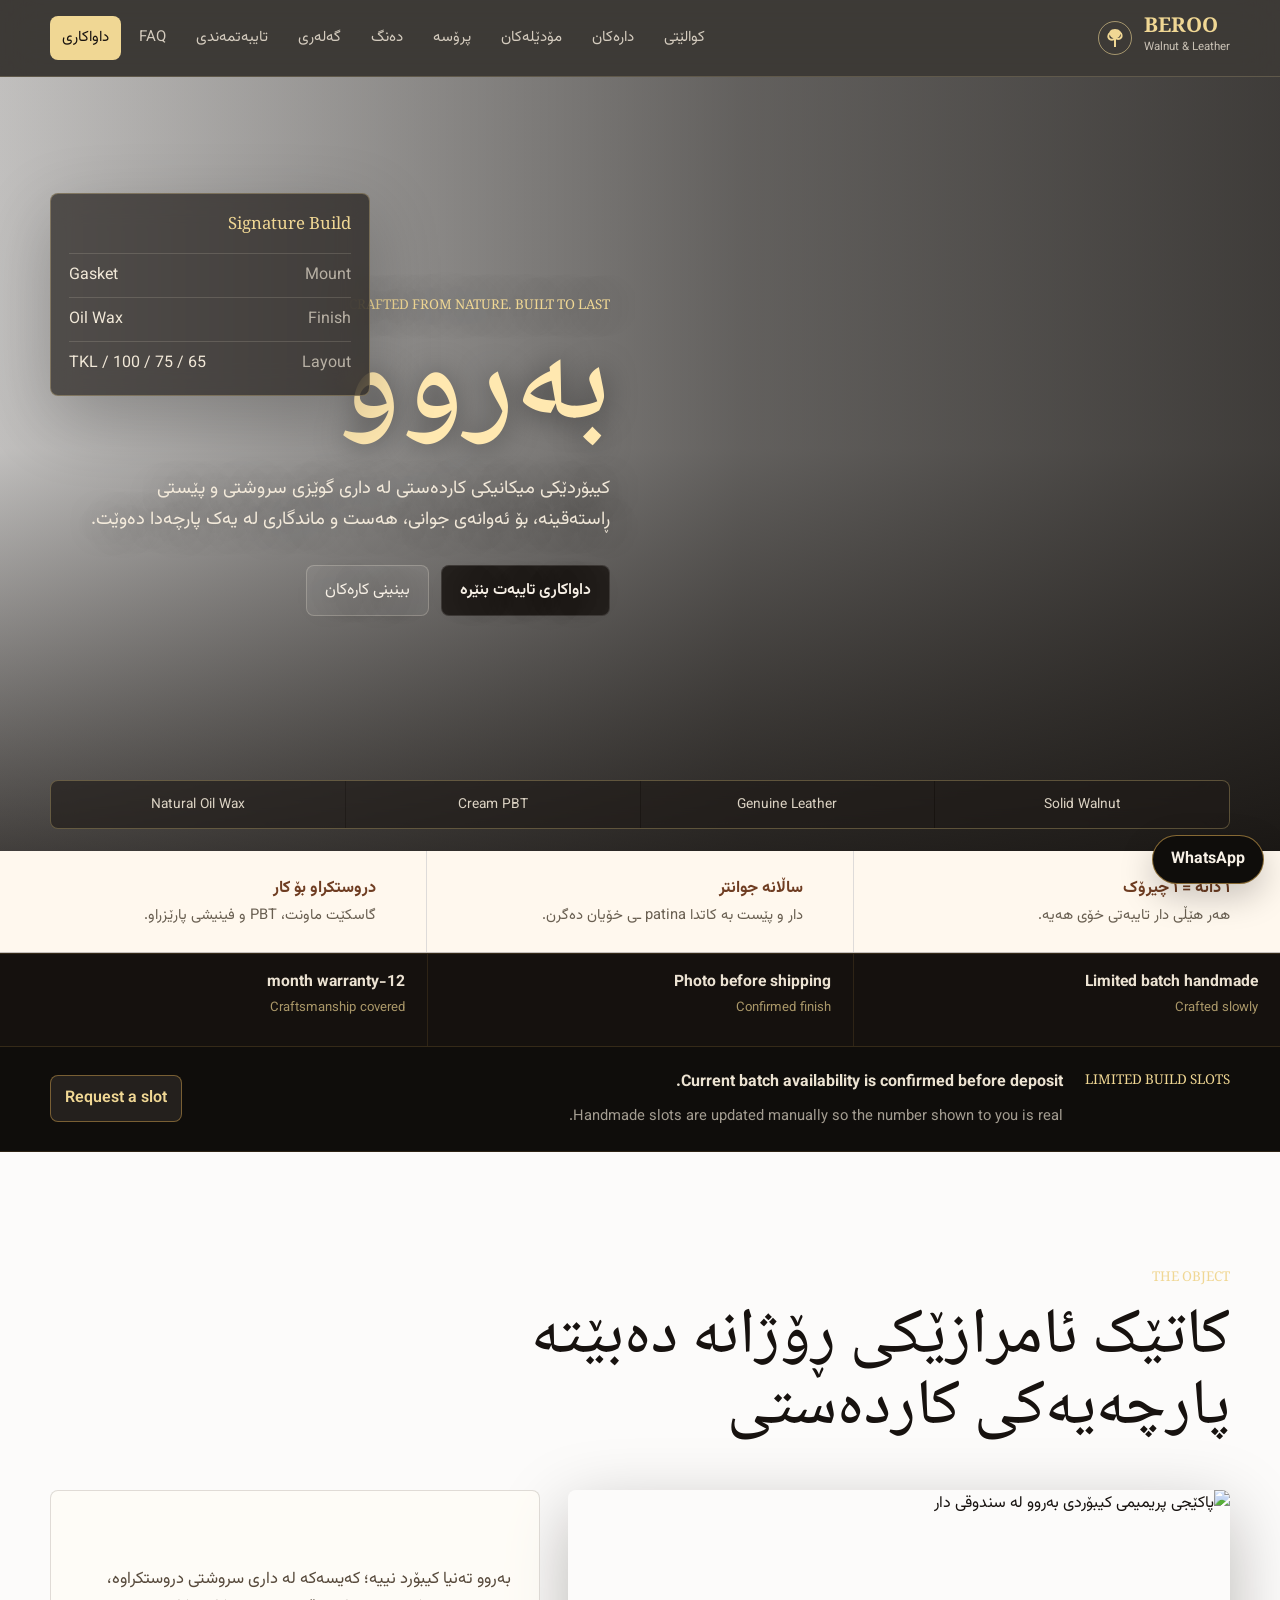
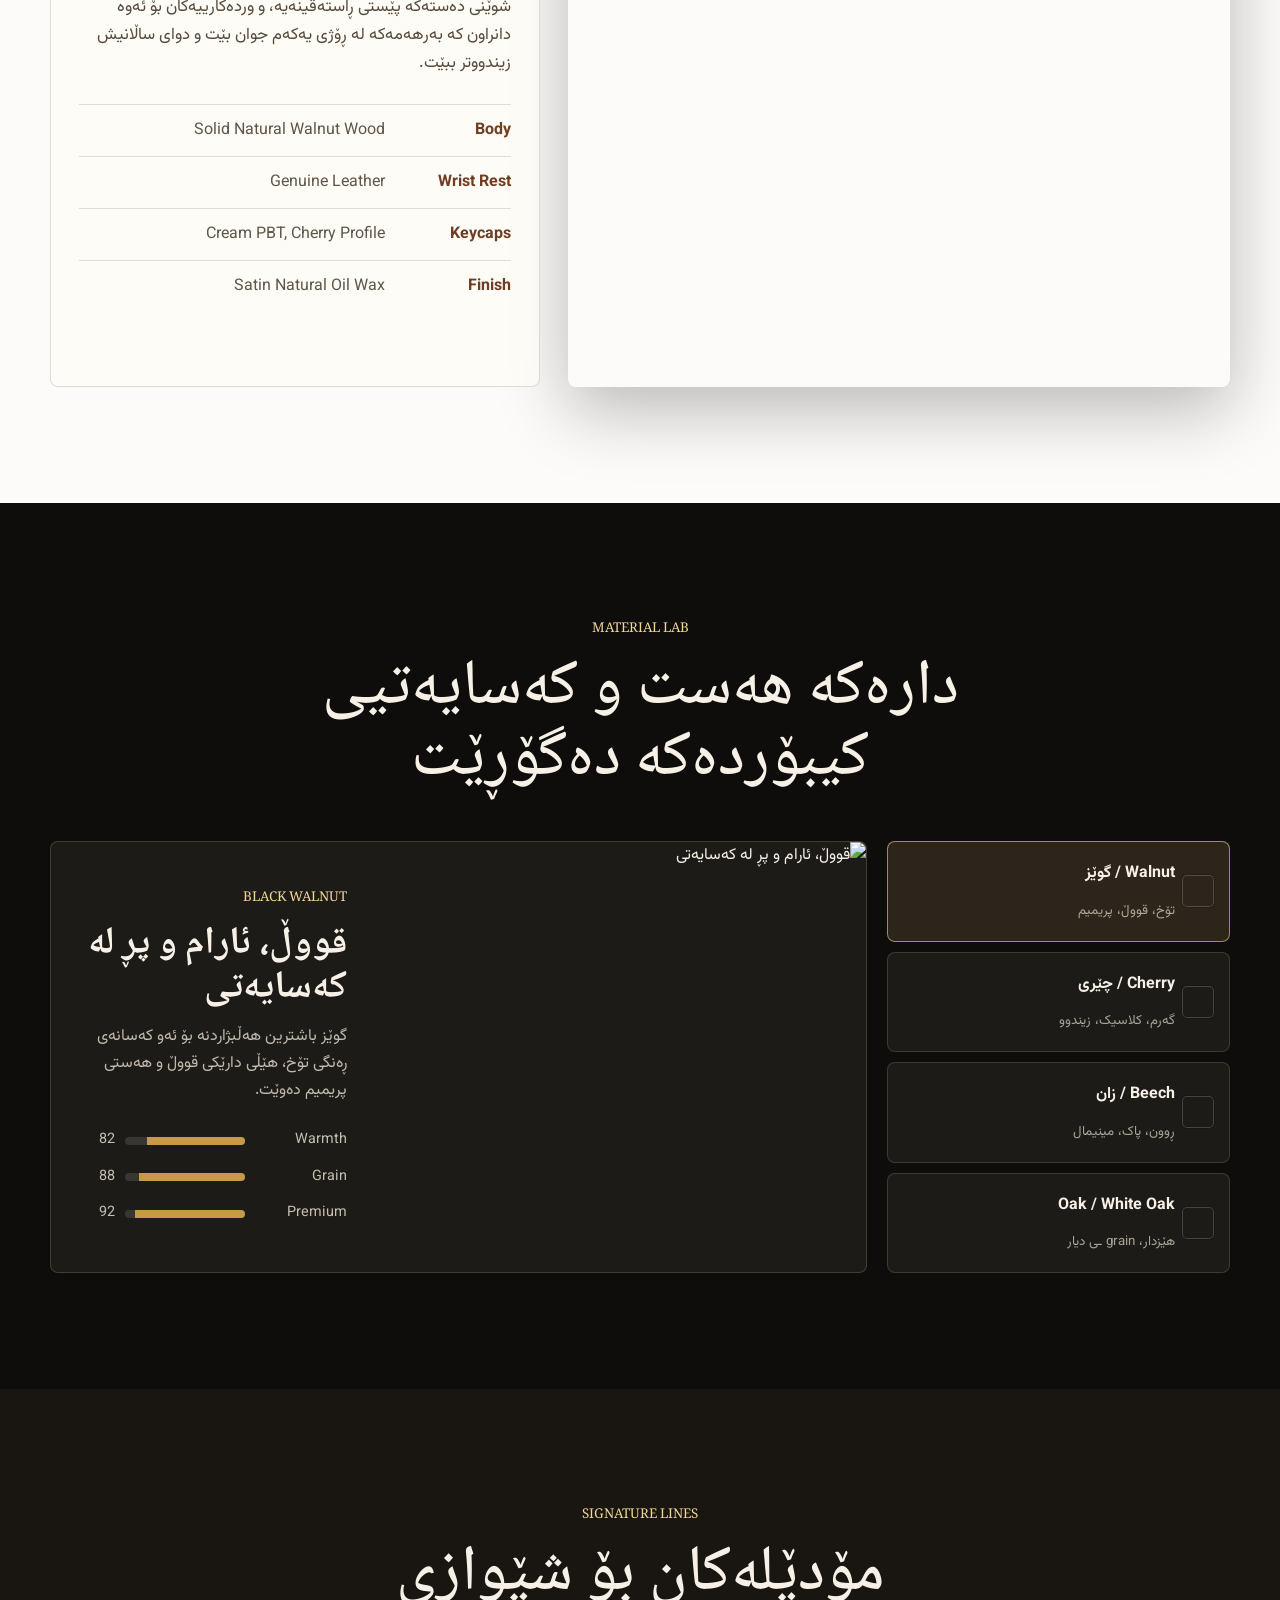
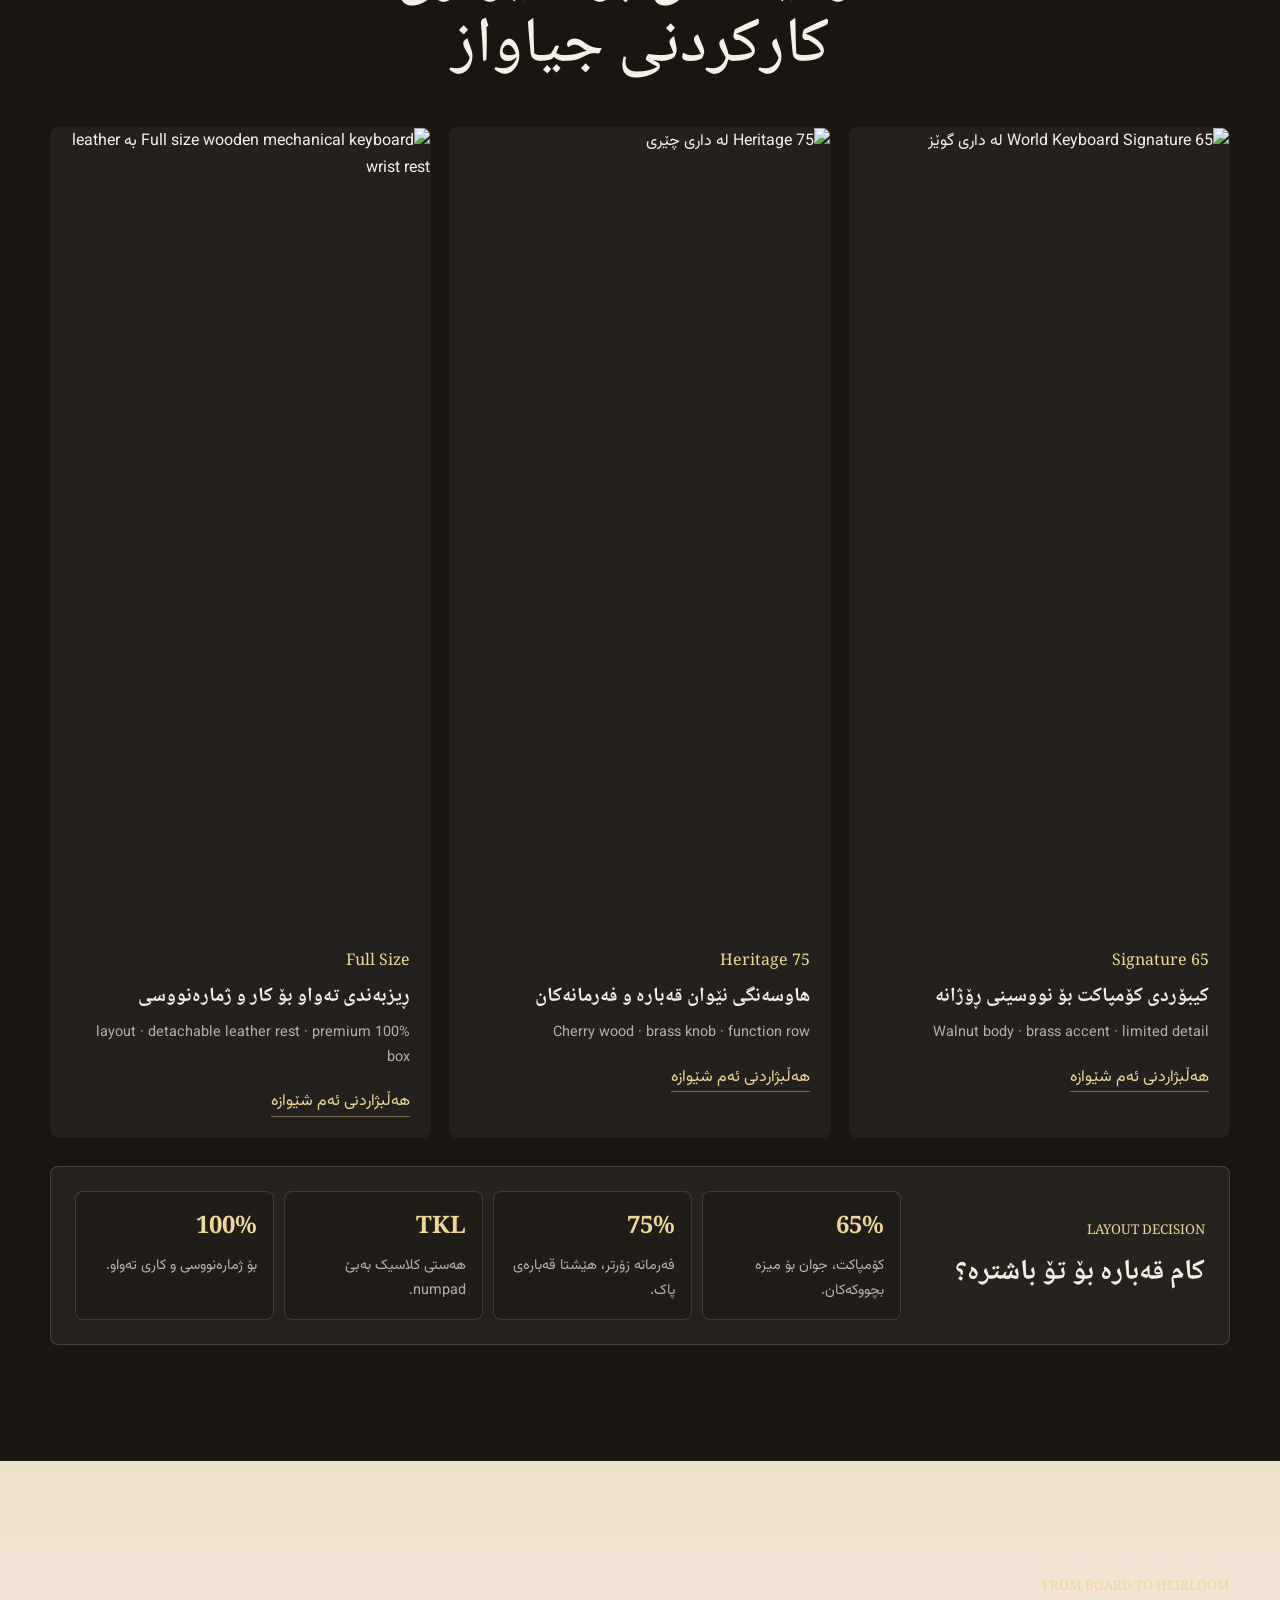
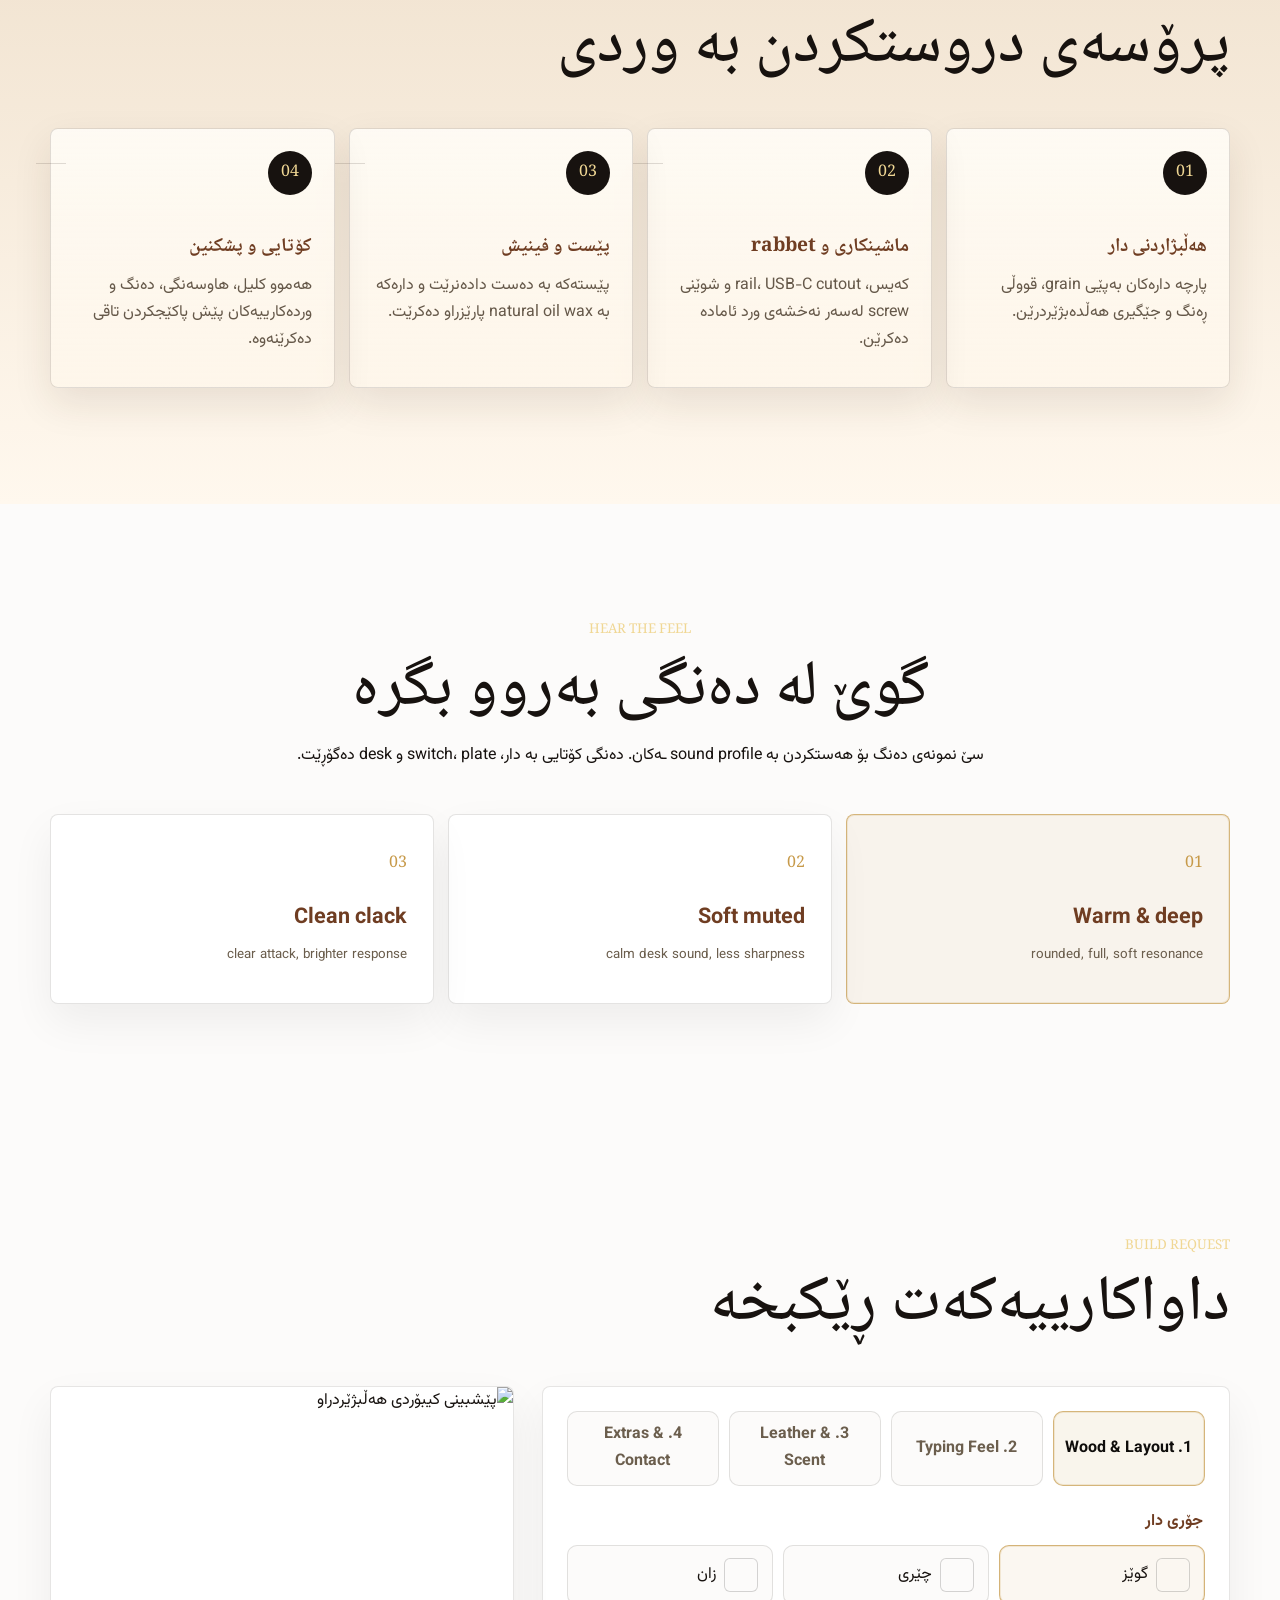
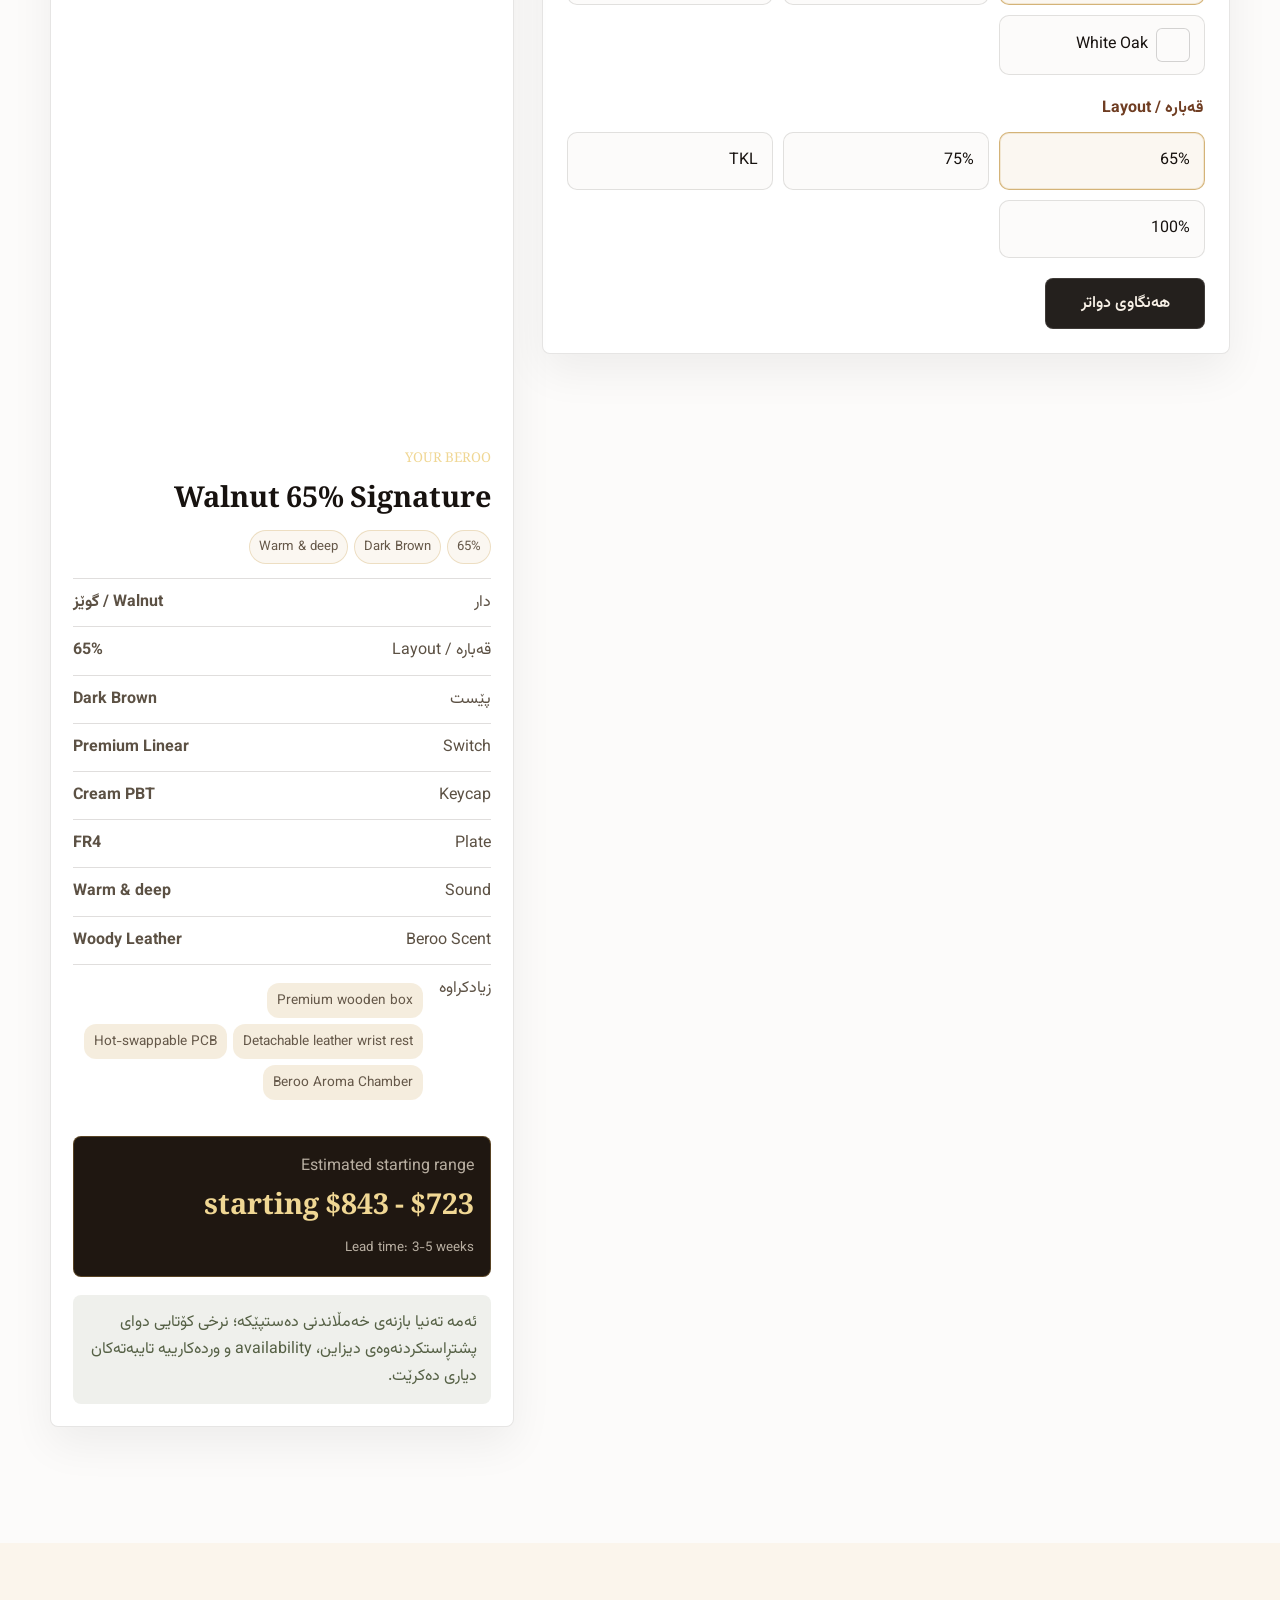
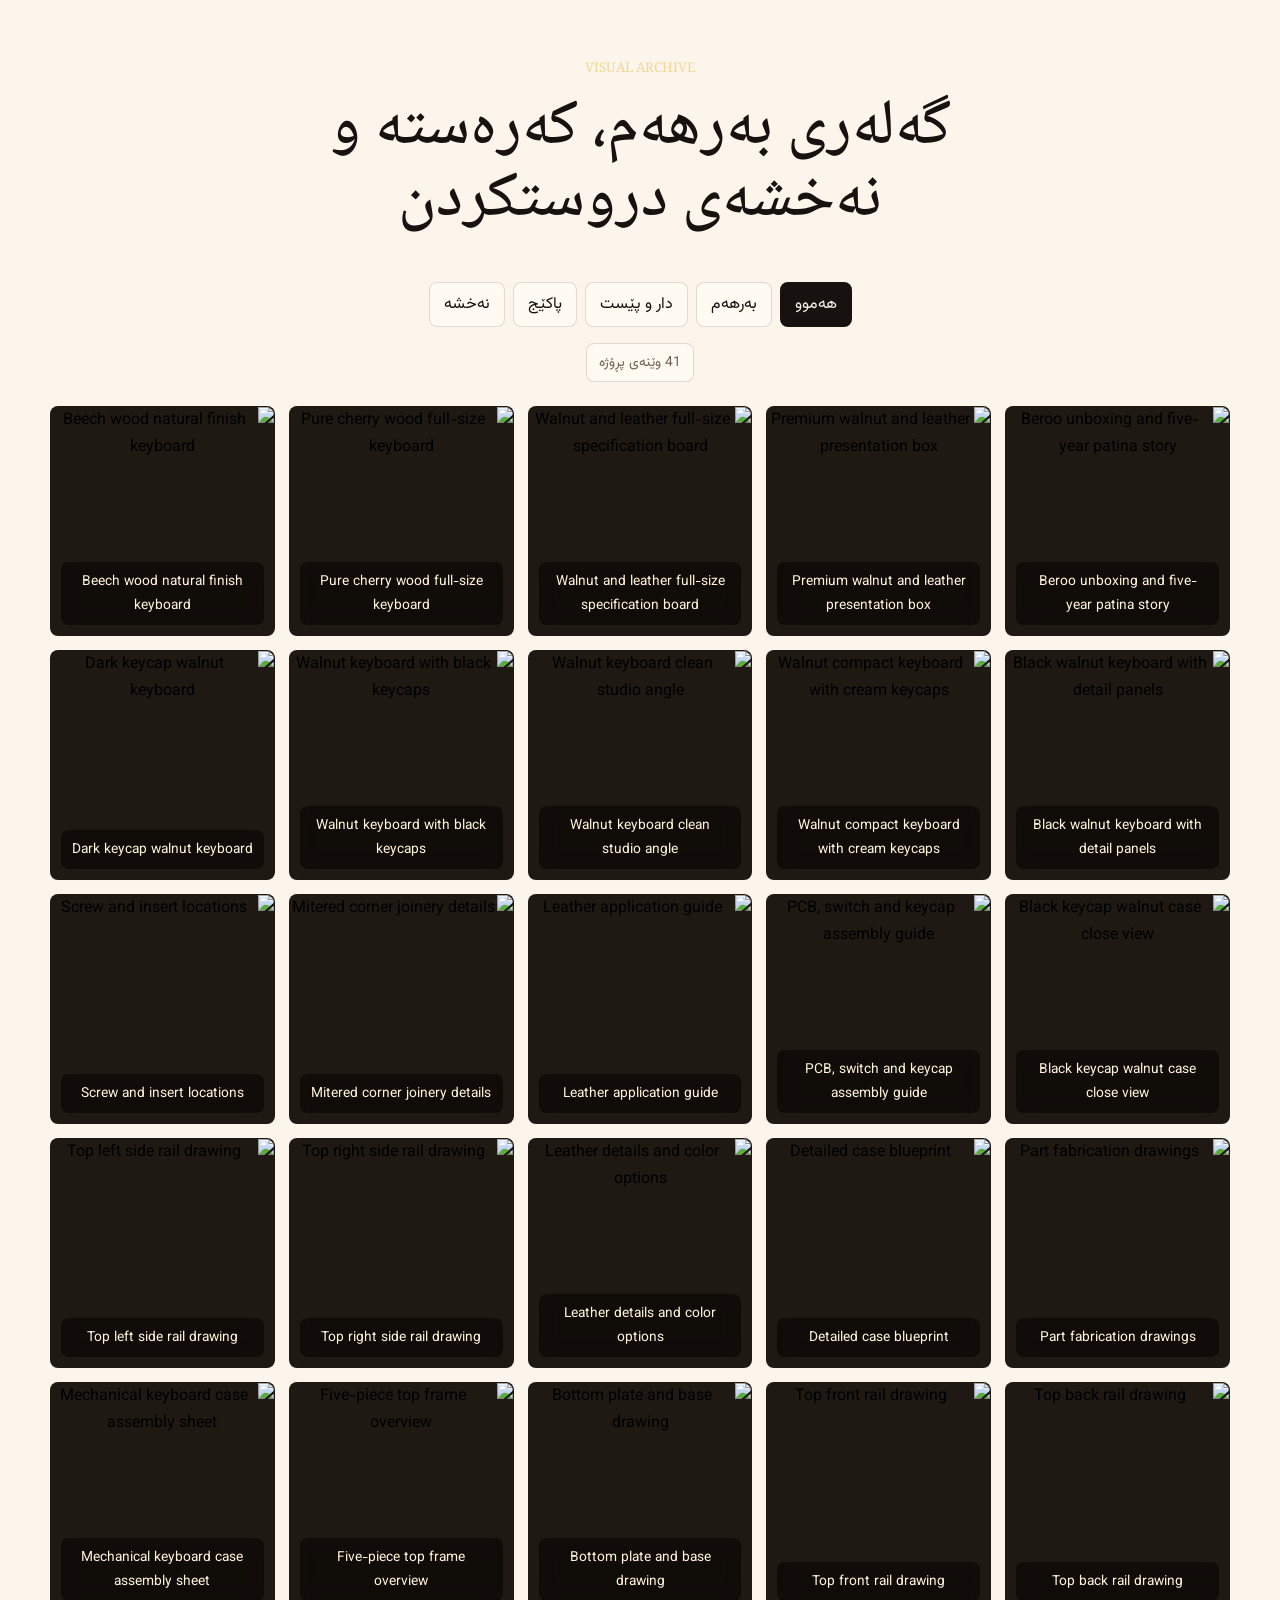
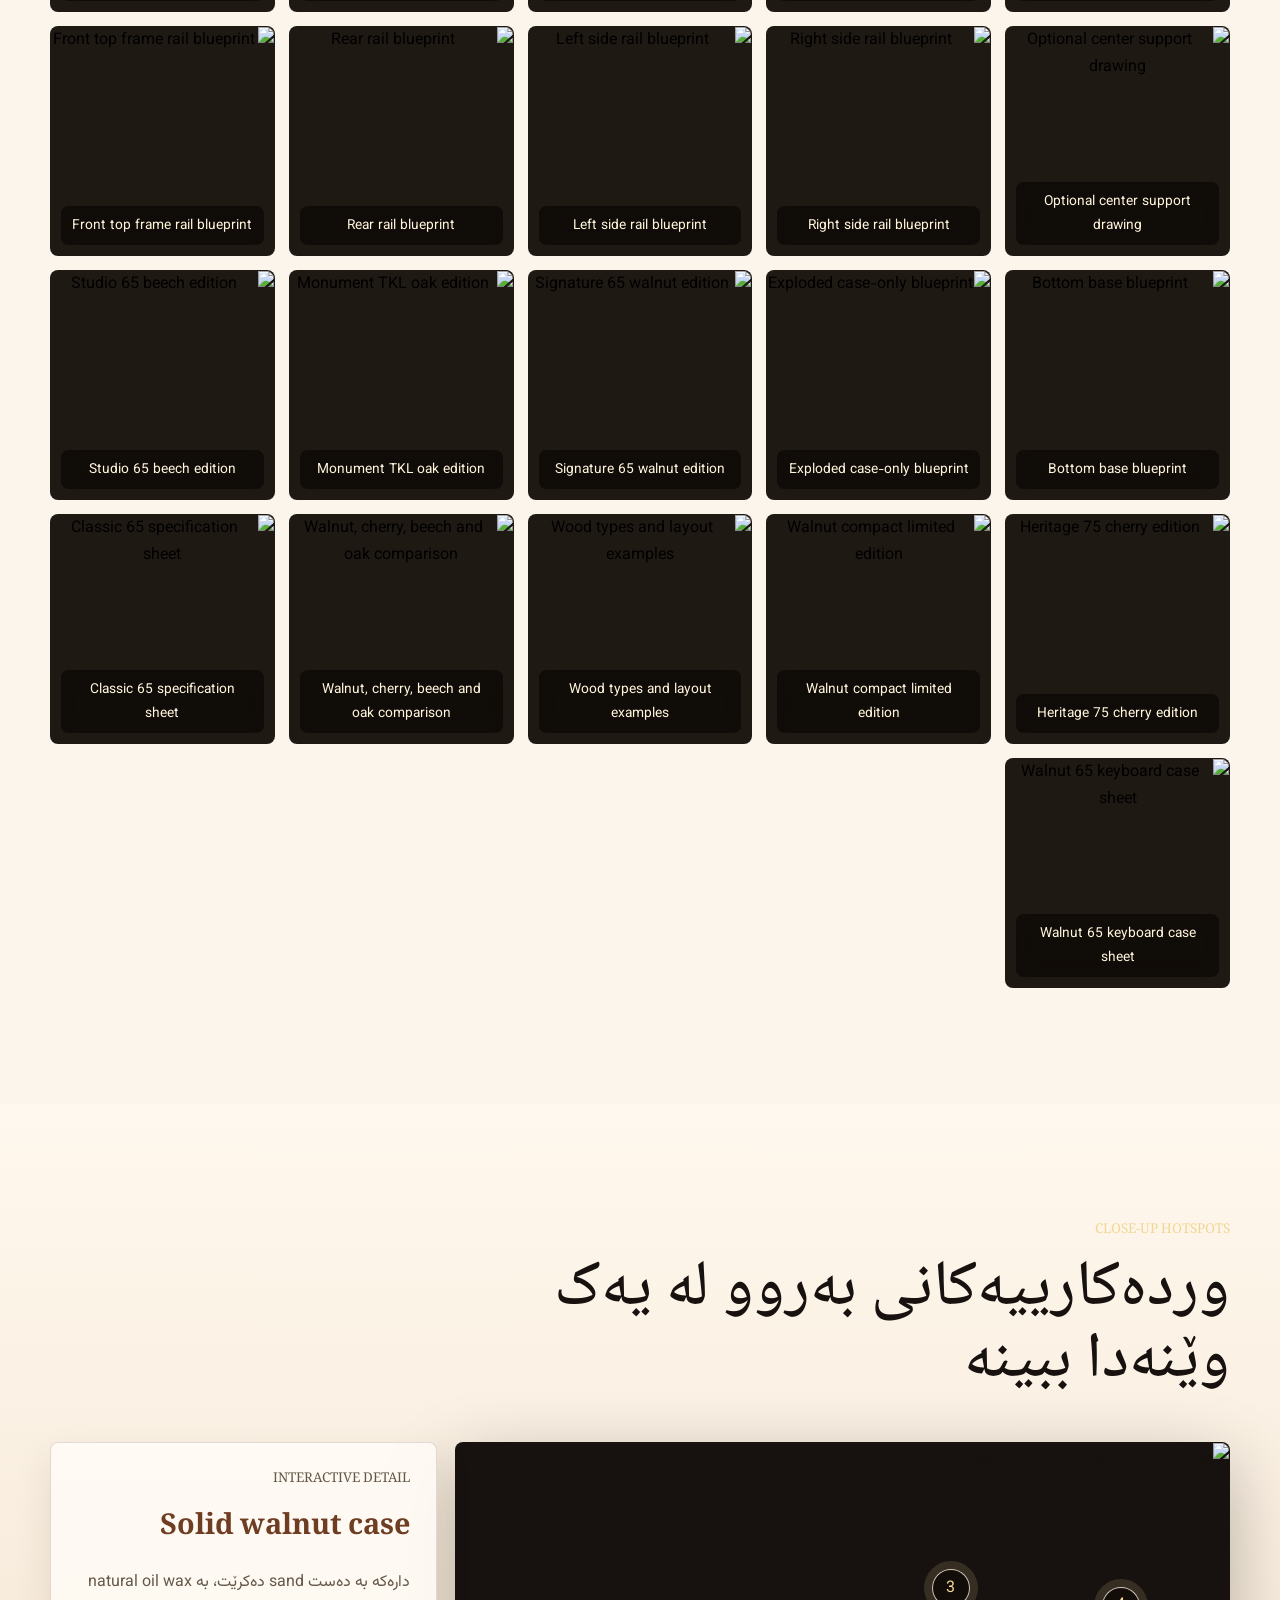
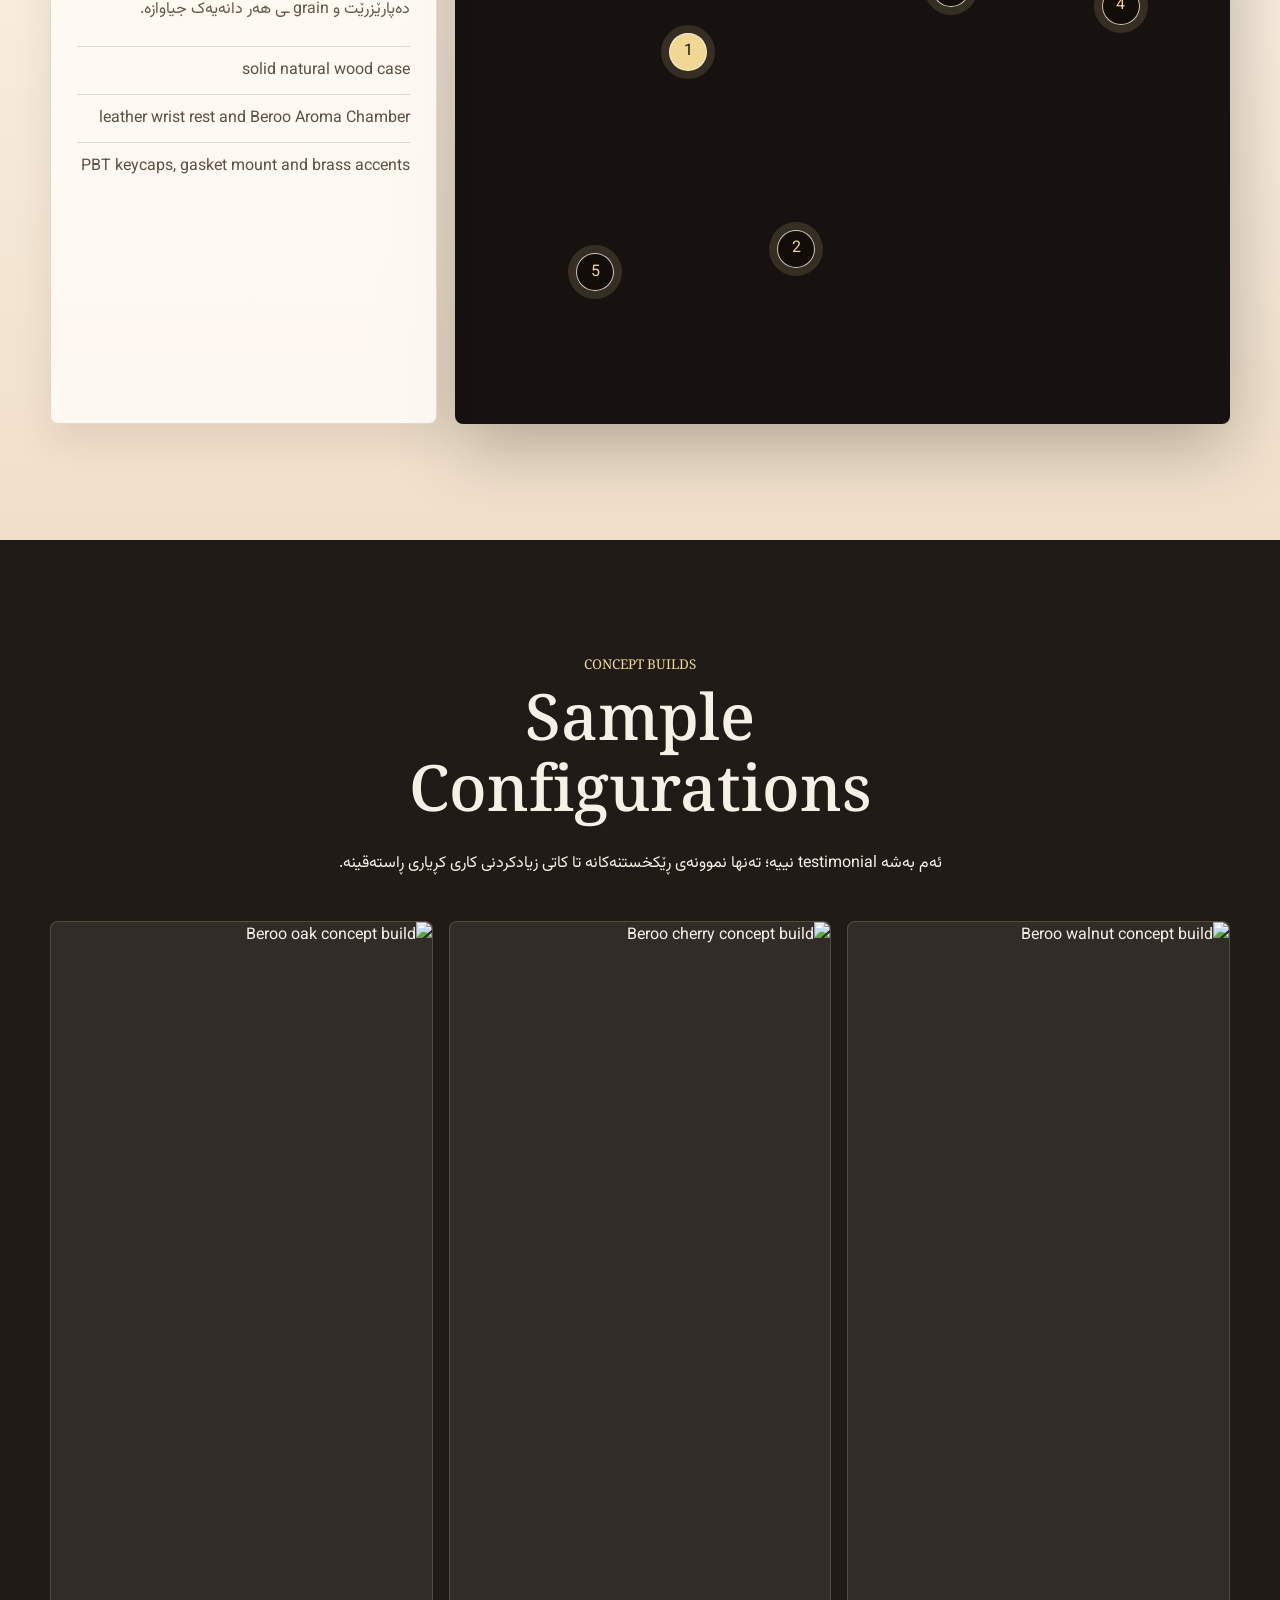
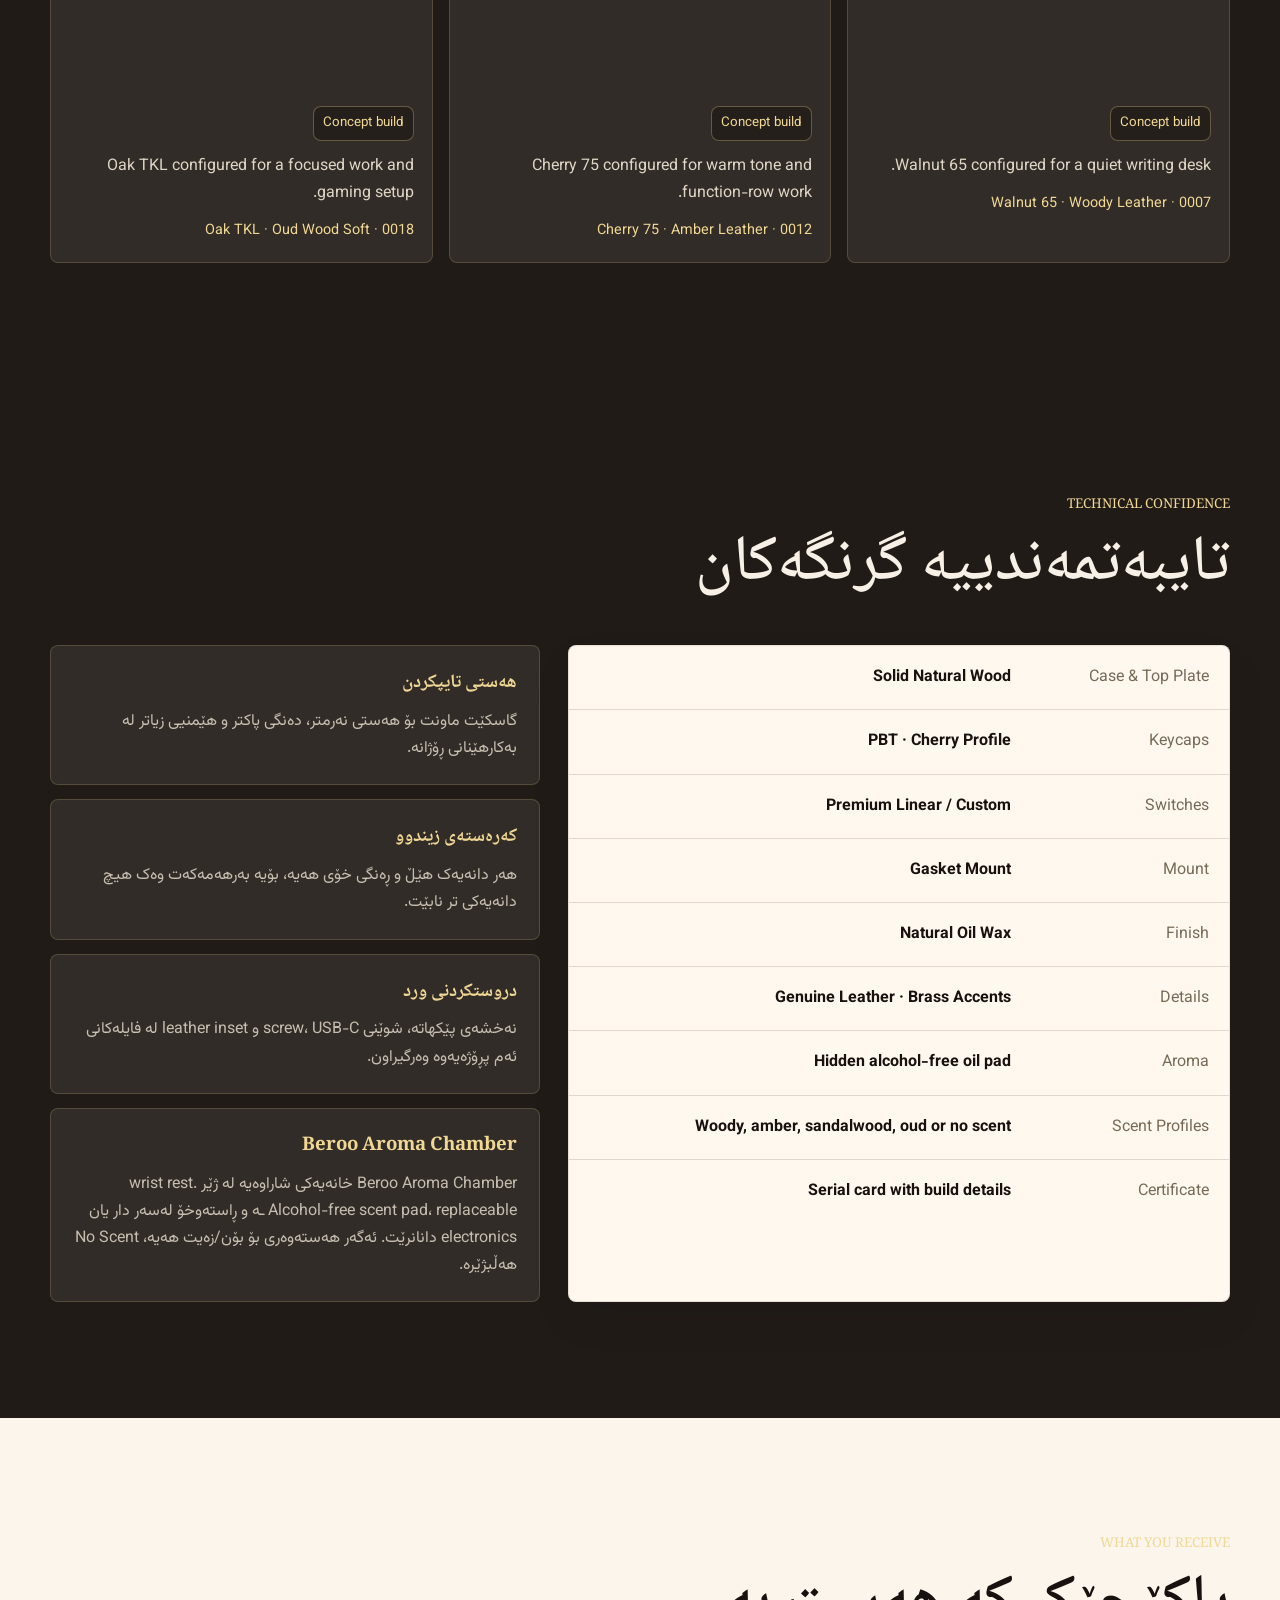
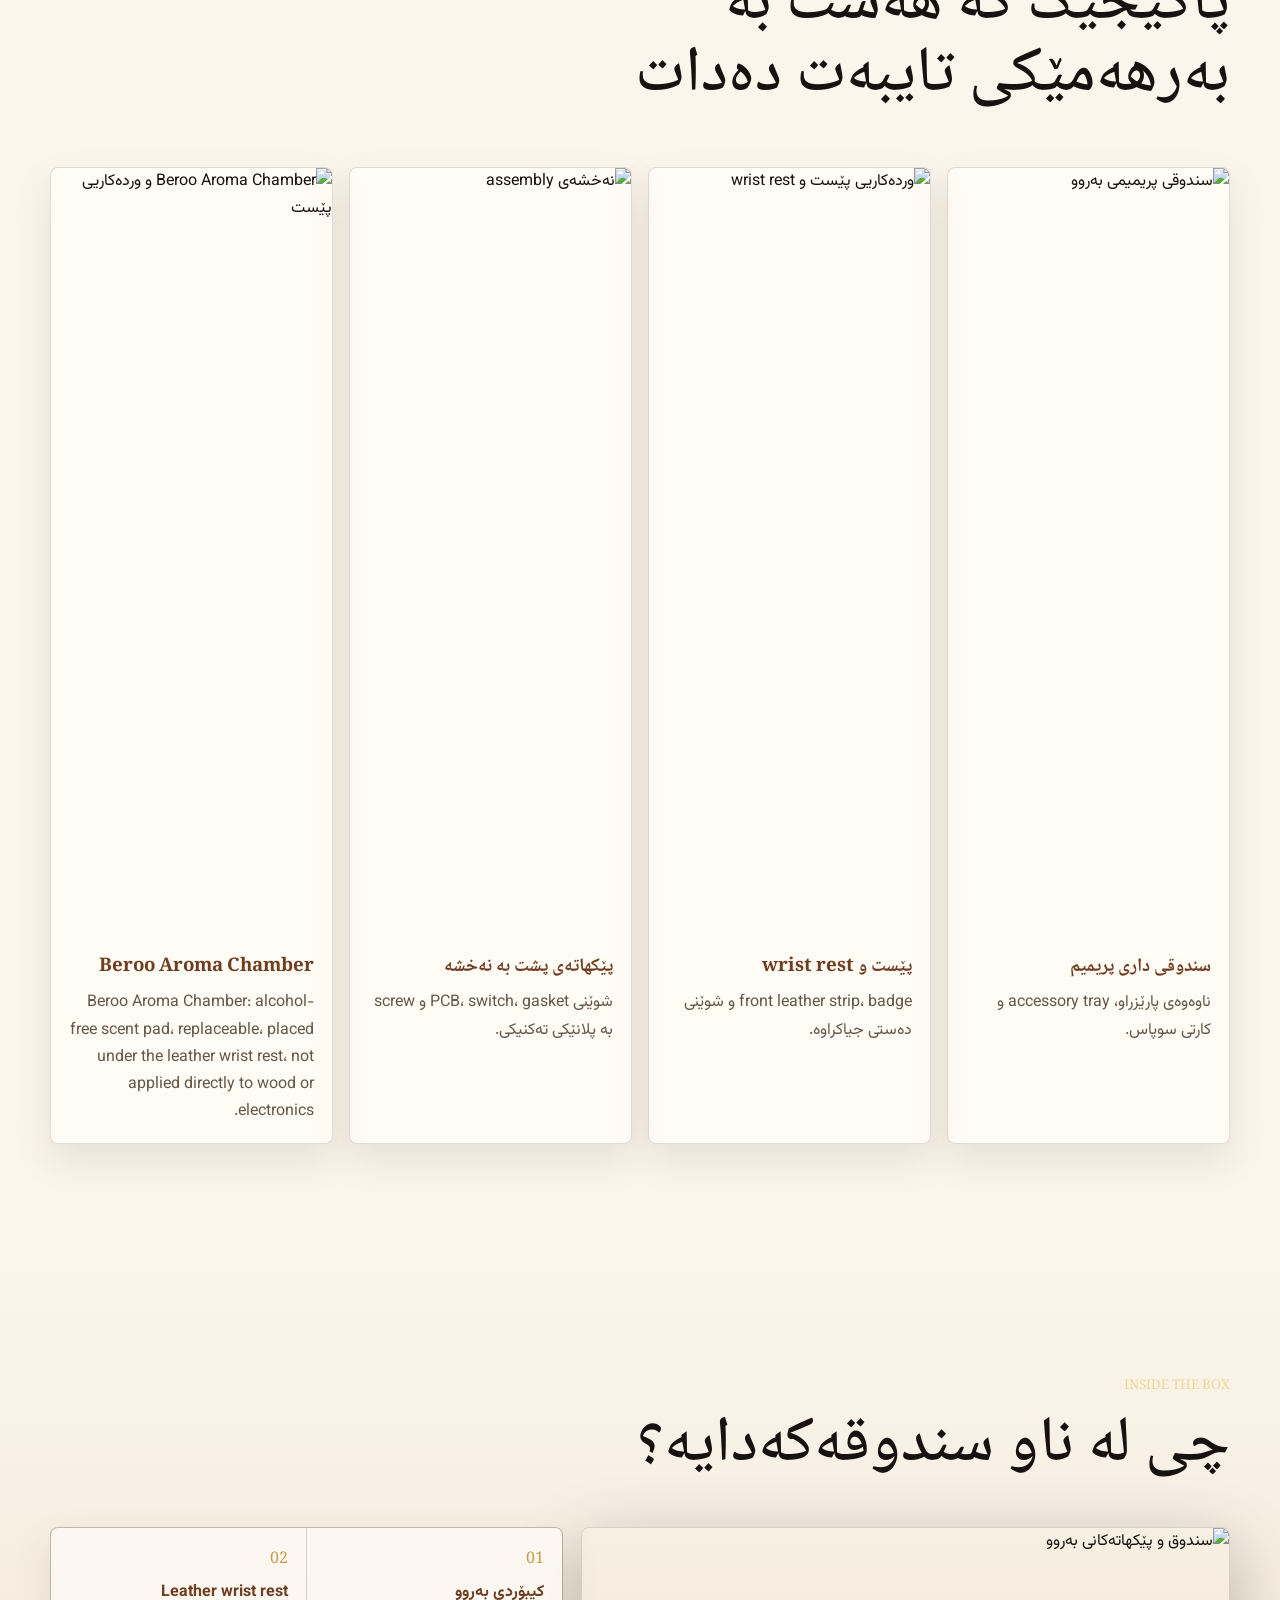
==== index.html @ d34cbcf0 "Add files via upload" ====
<!doctype html>
<html lang="ku" dir="rtl">
  <head>
    <meta charset="utf-8" />
    <meta name="viewport" content="width=device-width, initial-scale=1" />
    <title>بەروو | Beroo Wooden Mechanical Keyboard</title>
    <meta
      name="description"
      content="بەروو کیبۆردێکی میکانیکی کاردەستی و پریمیمە، دروستکراو لە داری سروشتی، پێستی ڕاستەقینە، Aroma Chamber، PBT keycaps و فینیشی natural oil wax."
    />
    <meta name="theme-color" content="#14100d" />
    <meta property="og:type" content="product" />
    <meta property="og:title" content="Beroo Wooden Mechanical Keyboard" />
    <meta property="og:description" content="کیبۆردی میکانیکی کاردەستی لە داری سروشتی، پێستی ڕاستەقینە و Aroma Chamber ـی شاراوە." />
    <meta property="og:url" content="https://beroo.com/" />
    <meta property="og:image" content="https://beroo.com/assets/optimized/hero-desktop.jpg" />
    <meta name="twitter:card" content="summary_large_image" />
    <meta name="twitter:title" content="Beroo Wooden Mechanical Keyboard" />
    <meta name="twitter:description" content="Crafted from nature. Built to last." />
    <meta name="twitter:image" content="https://beroo.com/assets/optimized/hero-desktop.jpg" />
    <link rel="preconnect" href="https://fonts.googleapis.com" />
    <link rel="preconnect" href="https://fonts.gstatic.com" crossorigin />
    <link rel="icon" href="assets/favicon.svg" type="image/svg+xml" />
    <link rel="preload" as="image" href="assets/optimized/hero-desktop.jpg" imagesrcset="assets/optimized/hero-mobile.jpg 820w, assets/optimized/hero-desktop.jpg 1402w" />
    <link rel="stylesheet" href="styles.css" />
    <script type="application/ld+json">
      {
        "@context": "https://schema.org",
        "@type": "Product",
        "name": "Beroo Wooden Mechanical Keyboard",
        "brand": { "@type": "Brand", "name": "Beroo" },
        "description": "Handcrafted wooden mechanical keyboard with genuine leather wrist rest, PBT keycaps, gasket mount, natural oil wax finish and Beroo Aroma Chamber.",
        "image": ["https://beroo.com/assets/optimized/hero-desktop.jpg", "https://beroo.com/assets/optimized/img-02-large.jpg"],
        "material": ["Walnut wood", "Genuine leather", "PBT keycaps", "Brass accents"],
        "additionalProperty": [
          { "@type": "PropertyValue", "name": "Mount", "value": "Gasket mount" },
          { "@type": "PropertyValue", "name": "Layouts", "value": "65%, 75%, TKL, 100%" },
          { "@type": "PropertyValue", "name": "Switch options", "value": "Premium Linear, Tactile Soft, Silent Linear" },
          { "@type": "PropertyValue", "name": "Plate options", "value": "FR4, Polycarbonate, Brass" },
          { "@type": "PropertyValue", "name": "Beroo Scent", "value": "Woody Leather, Amber Leather, Sandalwood Amber, Oud Wood Soft, No Scent" },
          { "@type": "PropertyValue", "name": "Lead time", "value": "3-7 weeks" },
          { "@type": "PropertyValue", "name": "Aroma Chamber", "value": "Alcohol-free replaceable oil pad under the leather wrist rest" },
          { "@type": "PropertyValue", "name": "Certificate", "value": "Certificate of Craftsmanship with serial number and build details" }
        ],
        "offers": {
          "@type": "AggregateOffer",
          "priceCurrency": "USD",
          "lowPrice": "420",
          "highPrice": "1320",
          "availability": "https://schema.org/PreOrder"
        }
      }
    </script>
    <script type="application/ld+json">
      {
        "@context": "https://schema.org",
        "@type": "FAQPage",
        "mainEntity": [
          {
            "@type": "Question",
            "name": "Can I choose switches and keycaps?",
            "acceptedAnswer": {
              "@type": "Answer",
              "text": "Yes. Switches, keycap profile and layout can be configured depending on availability."
            }
          },
          {
            "@type": "Question",
            "name": "How does the Beroo Aroma Chamber work?",
            "acceptedAnswer": {
              "@type": "Answer",
              "text": "A small alcohol-free replaceable oil pad is placed in a hidden chamber under the leather wrist rest."
            }
          },
          {
            "@type": "Question",
            "name": "Can I choose a Beroo Scent profile?",
            "acceptedAnswer": {
              "@type": "Answer",
              "text": "Yes. Available scent profiles include Woody Leather, Amber Leather, Sandalwood Amber, Oud Wood Soft and No Scent."
            }
          },
          {
            "@type": "Question",
            "name": "How does the custom order deposit work?",
            "acceptedAnswer": {
              "@type": "Answer",
              "text": "After the design is confirmed, a deposit reserves the build slot in the production queue."
            }
          },
          {
            "@type": "Question",
            "name": "What is the typical lead time?",
            "acceptedAnswer": {
              "@type": "Answer",
              "text": "Custom builds usually take 3 to 7 weeks depending on layout, wood type and selected options."
            }
          }
        ]
      }
    </script>
  </head>
  <body>
    <div class="scroll-progress" id="scrollProgress" aria-hidden="true"></div>
    <a class="skip-link" href="#main">بچۆ ناوەڕۆک</a>

    <header class="site-header" id="top">
      <nav class="nav-shell" aria-label="سەرەکی">
        <a class="brand-mark" href="#top" aria-label="Beroo home">
          <span class="brand-tree" aria-hidden="true"></span>
          <span>
            <strong>BEROO</strong>
            <small>Walnut & Leather</small>
          </span>
        </a>

        <button class="nav-menu-button" type="button" aria-expanded="false" aria-controls="siteMenu" aria-label="کردنەوەی menu">
          <span></span>
          <span></span>
          <span></span>
        </button>

        <div class="site-menu" id="siteMenu">
          <a href="#craft">کوالێتی</a>
          <a href="#materials">دارەکان</a>
          <a href="#models">مۆدێلەکان</a>
          <a href="#process">پرۆسە</a>
          <a href="#sound">دەنگ</a>
          <a href="#gallery">گەلەری</a>
          <a href="#specs">تایبەتمەندی</a>
          <a href="#faq">FAQ</a>
          <a href="#order" class="nav-cta">داواکاری</a>
        </div>
      </nav>
    </header>

    <a class="sticky-whatsapp" id="stickyWhatsapp" href="https://wa.me/9647514705065?text=%D8%B3%D9%84%D8%A7%D9%85%20%D8%B9%D9%84%D9%8A%D9%83%D9%85" target="_blank" rel="noopener noreferrer">
      WhatsApp
    </a>

    <main id="main">
      <section class="hero" aria-label="Beroo wooden keyboard">
        <div class="hero-copy">
          <p class="eyebrow">Crafted from nature. Built to last.</p>
          <h1>بەروو</h1>
          <p class="hero-lead">
            کیبۆردێکی میکانیکی کاردەستی لە داری گوێزی سروشتی و پێستی ڕاستەقینە،
            بۆ ئەوانەی جوانی، هەست و ماندگاری لە یەک پارچەدا دەوێت.
          </p>
          <div class="hero-actions">
            <a class="btn primary" href="#order">داواکاری تایبەت بنێرە</a>
            <a class="btn ghost" href="#gallery">بینینی کارەکان</a>
          </div>
        </div>

        <div class="hero-strip" aria-label="هەڵبژاردەکان">
          <span>Solid Walnut</span>
          <span>Genuine Leather</span>
          <span>Cream PBT</span>
          <span>Natural Oil Wax</span>
        </div>

        <div class="hero-spec-card reveal" aria-label="خێرا تایبەتمەندی">
          <p>Signature Build</p>
          <dl>
            <div><dt>Mount</dt><dd>Gasket</dd></div>
            <div><dt>Finish</dt><dd>Oil Wax</dd></div>
            <div><dt>Layout</dt><dd>65 / 75 / TKL / 100</dd></div>
          </dl>
        </div>
      </section>

      <section class="trust-row" aria-label="خاڵە سەرەکییەکان">
        <div>
          <strong>١ دانە = ١ چیرۆک</strong>
          <span>هەر هێڵی دار تایبەتی خۆی هەیە.</span>
        </div>
        <div>
          <strong>ساڵانە جوانتر</strong>
          <span>دار و پێست بە کاتدا patina ـی خۆیان دەگرن.</span>
        </div>
        <div>
          <strong>دروستکراو بۆ کار</strong>
          <span>گاسکێت ماونت، PBT و فینیشی پارێزراو.</span>
        </div>
      </section>

      <section class="trust-proof" aria-label="Beroo trust proof">
        <div><strong>Limited batch handmade</strong><span>Crafted slowly</span></div>
        <div><strong>Photo before shipping</strong><span>Confirmed finish</span></div>
        <div><strong>12-month warranty</strong><span>Craftsmanship covered</span></div>
      </section>

      <section class="batch-strip" aria-label="Limited build slots">
        <p class="eyebrow">Limited Build Slots</p>
        <strong>Current batch availability is confirmed before deposit.</strong>
        <span>Handmade slots are updated manually so the number shown to you is real.</span>
        <button class="btn primary" type="button" id="batchStripCta">Request a slot</button>
      </section>

      <section class="section intro-band" id="craft">
        <div class="section-heading">
          <p class="eyebrow">The Object</p>
          <h2>کاتێک ئامرازێکی ڕۆژانە دەبێتە پارچەیەکی کاردەستی</h2>
        </div>
        <div class="intro-grid">
          <figure class="media-wide reveal">
            <img src="assets/optimized/img-02-large.jpg" alt="پاکێجی پریمیمی کیبۆردی بەروو لە سندوقی دار" loading="lazy" decoding="async" width="1024" height="768" />
          </figure>
          <div class="story-copy reveal">
            <p>
              بەروو تەنیا کیبۆرد نییە؛ کەیسەکە لە داری سروشتی دروستکراوە، شوێنی
              دەستەکە پێستی ڕاستەقینەیە، و وردەکارییەکان بۆ ئەوە دانراون کە
              بەرهەمەکە لە ڕۆژی یەکەم جوان بێت و دوای ساڵانیش زیندووتر ببێت.
            </p>
            <dl class="spec-list compact">
              <div><dt>Body</dt><dd>Solid Natural Walnut Wood</dd></div>
              <div><dt>Wrist Rest</dt><dd>Genuine Leather</dd></div>
              <div><dt>Keycaps</dt><dd>Cream PBT, Cherry Profile</dd></div>
              <div><dt>Finish</dt><dd>Satin Natural Oil Wax</dd></div>
            </dl>
          </div>
        </div>
      </section>

      <section class="section material-lab" id="materials">
        <div class="section-heading center">
          <p class="eyebrow">Material Lab</p>
          <h2>دارەکە هەست و کەسایەتیی کیبۆردەکە دەگۆڕێت</h2>
        </div>

        <div class="lab-layout">
          <div class="wood-tabs reveal" role="tablist" aria-label="هەڵبژاردنی دار">
            <button class="wood-tab active" type="button" data-wood="walnut" role="tab" aria-selected="true">
              <span class="swatch walnut"></span>
              <strong>Walnut / گوێز</strong>
              <small>تۆخ، قووڵ، پریمیم</small>
            </button>
            <button class="wood-tab" type="button" data-wood="cherry" role="tab" aria-selected="false">
              <span class="swatch cherry"></span>
              <strong>Cherry / چێری</strong>
              <small>گەرم، کلاسیک، زیندوو</small>
            </button>
            <button class="wood-tab" type="button" data-wood="beech" role="tab" aria-selected="false">
              <span class="swatch beech"></span>
              <strong>Beech / زان</strong>
              <small>ڕوون، پاک، مینیمال</small>
            </button>
            <button class="wood-tab" type="button" data-wood="oak" role="tab" aria-selected="false">
              <span class="swatch oak"></span>
              <strong>Oak / White Oak</strong>
              <small>هێزدار، grain ـی دیار</small>
            </button>
          </div>

          <article class="wood-stage reveal" id="woodStage">
            <img id="woodStageImage" src="assets/optimized/img-39-large.jpg" alt="بەراوردی جۆرەکانی دار" loading="lazy" decoding="async" width="1024" height="768" />
            <div class="wood-stage-copy">
              <p class="eyebrow" id="woodStageKicker">Black Walnut</p>
              <h3 id="woodStageTitle">قووڵ، ئارام و پڕ لە کەسایەتی</h3>
              <p id="woodStageText">
                گوێز باشترین هەڵبژاردنە بۆ ئەو کەسانەی ڕەنگی تۆخ، هێڵی دارێکی
                قووڵ و هەستی پریمیم دەوێت.
              </p>
              <div class="wood-metrics" id="woodMetrics"></div>
            </div>
          </article>
        </div>
      </section>

      <section class="section product-band" id="models">
        <div class="section-heading center">
          <p class="eyebrow">Signature Lines</p>
          <h2>مۆدێلەکان بۆ شێوازی کارکردنی جیاواز</h2>
        </div>

        <div class="product-grid">
          <article class="product-card reveal">
            <img src="assets/optimized/img-33-large.jpg" alt="World Keyboard Signature 65 لە داری گوێز" loading="lazy" decoding="async" width="1024" height="800" />
            <div class="product-copy">
              <p>Signature 65</p>
              <h3>کیبۆردی کۆمپاکت بۆ نووسینی ڕۆژانە</h3>
              <span>Walnut body · brass accent · limited detail</span>
              <button type="button" class="text-action" data-pick-layout="65%">هەڵبژاردنی ئەم شێوازە</button>
            </div>
          </article>
          <article class="product-card reveal">
            <img src="assets/optimized/img-36-large.jpg" alt="Heritage 75 لە داری چێری" loading="lazy" decoding="async" width="1024" height="800" />
            <div class="product-copy">
              <p>Heritage 75</p>
              <h3>هاوسەنگی نێوان قەبارە و فەرمانەکان</h3>
              <span>Cherry wood · brass knob · function row</span>
              <button type="button" class="text-action" data-pick-layout="75%">هەڵبژاردنی ئەم شێوازە</button>
            </div>
          </article>
          <article class="product-card reveal">
            <img src="assets/optimized/img-04-large.jpg" alt="Full size wooden mechanical keyboard بە leather wrist rest" loading="lazy" decoding="async" width="1024" height="800" />
            <div class="product-copy">
              <p>Full Size</p>
              <h3>ڕیزبەندی تەواو بۆ کار و ژمارەنووسی</h3>
              <span>100% layout · detachable leather rest · premium box</span>
              <button type="button" class="text-action" data-pick-layout="100%">هەڵبژاردنی ئەم شێوازە</button>
            </div>
          </article>
        </div>

        <div class="compare-panel reveal">
          <div>
            <p class="eyebrow">Layout Decision</p>
            <h3>کام قەبارە بۆ تۆ باشترە؟</h3>
          </div>
          <div class="compare-grid">
            <article><strong>65%</strong><span>کۆمپاکت، جوان بۆ میزە بچووکەکان.</span></article>
            <article><strong>75%</strong><span>فەرمانە زۆرتر، هێشتا قەبارەی پاک.</span></article>
            <article><strong>TKL</strong><span>هەستی کلاسیک بەبێ numpad.</span></article>
            <article><strong>100%</strong><span>بۆ ژمارەنووسی و کاری تەواو.</span></article>
          </div>
        </div>
      </section>

      <section class="section process-band" id="process">
        <div class="section-heading">
          <p class="eyebrow">From Board To Heirloom</p>
          <h2>پرۆسەی دروستکردن بە وردی</h2>
        </div>

        <div class="process-grid">
          <article class="process-step reveal">
            <span>01</span>
            <h3>هەڵبژاردنی دار</h3>
            <p>پارچە دارەکان بەپێی grain، قووڵی ڕەنگ و جێگیری هەڵدەبژێردرێن.</p>
          </article>
          <article class="process-step reveal">
            <span>02</span>
            <h3>ماشینکاری و rabbet</h3>
            <p>کەیس، rail، USB-C cutout و شوێنی screw لەسەر نەخشەی ورد ئامادە دەکرێن.</p>
          </article>
          <article class="process-step reveal">
            <span>03</span>
            <h3>پێست و فینیش</h3>
            <p>پێستەکە بە دەست دادەنرێت و دارەکە بە natural oil wax پارێزراو دەکرێت.</p>
          </article>
          <article class="process-step reveal">
            <span>04</span>
            <h3>کۆتایی و پشکنین</h3>
            <p>هەموو کلیل، هاوسەنگی، دەنگ و وردەکارییەکان پێش پاکێجکردن تاقی دەکرێنەوە.</p>
          </article>
        </div>
      </section>

      <section class="section sound-band" id="sound">
        <div class="section-heading center">
          <p class="eyebrow">Hear the Feel</p>
          <h2>گوێ لە دەنگی بەروو بگرە</h2>
          <p>سێ نمونەی دەنگ بۆ هەستکردن بە sound profile ـەکان. دەنگی کۆتایی بە دار، switch، plate و desk دەگۆڕێت.</p>
        </div>

        <div class="sound-grid">
          <button class="sound-card reveal" type="button" data-sound-profile="warm">
            <span>01</span>
            <strong>Warm & deep</strong>
            <small>rounded, full, soft resonance</small>
          </button>
          <button class="sound-card reveal" type="button" data-sound-profile="muted">
            <span>02</span>
            <strong>Soft muted</strong>
            <small>calm desk sound, less sharpness</small>
          </button>
          <button class="sound-card reveal" type="button" data-sound-profile="clack">
            <span>03</span>
            <strong>Clean clack</strong>
            <small>clear attack, brighter response</small>
          </button>
        </div>
      </section>

      <section class="section configurator-band" id="order">
        <div class="section-heading">
          <p class="eyebrow">Build Request</p>
          <h2>داواکارییەکەت ڕێکبخە</h2>
        </div>

        <div class="config-layout">
          <form class="configurator reveal" id="orderForm" name="beroo-order" method="POST" data-netlify="true" netlify-honeypot="bot-field">
            <input type="hidden" name="form-name" value="beroo-order" />
            <label class="hidden-field">
              Do not fill this field
              <input name="bot-field" tabindex="-1" autocomplete="off" />
            </label>

            <div class="builder-progress" role="tablist" aria-label="Configurator steps">
              <button class="builder-step-tab active" type="button" role="tab" aria-selected="true" data-step-target="1">1. Wood & Layout</button>
              <button class="builder-step-tab" type="button" role="tab" aria-selected="false" data-step-target="2">2. Typing Feel</button>
              <button class="builder-step-tab" type="button" role="tab" aria-selected="false" data-step-target="3">3. Leather & Scent</button>
              <button class="builder-step-tab" type="button" role="tab" aria-selected="false" data-step-target="4">4. Extras & Contact</button>
            </div>

            <div class="builder-step active" data-builder-step="1" role="tabpanel">
            <fieldset>
              <legend>جۆری دار</legend>
              <label class="option">
                <input type="radio" name="wood" value="Walnut / گوێز" checked />
                <span class="swatch walnut"></span>
                <span>گوێز</span>
              </label>
              <label class="option">
                <input type="radio" name="wood" value="Cherry / چێری" />
                <span class="swatch cherry"></span>
                <span>چێری</span>
              </label>
              <label class="option">
                <input type="radio" name="wood" value="Beech / زان" />
                <span class="swatch beech"></span>
                <span>زان</span>
              </label>
              <label class="option">
                <input type="radio" name="wood" value="Oak / White Oak" />
                <span class="swatch oak"></span>
                <span>White Oak</span>
              </label>
            </fieldset>

            <fieldset>
              <legend>قەبارە / Layout</legend>
              <label class="option">
                <input type="radio" name="layout" value="65%" checked />
                <span>65%</span>
              </label>
              <label class="option">
                <input type="radio" name="layout" value="75%" />
                <span>75%</span>
              </label>
              <label class="option">
                <input type="radio" name="layout" value="TKL" />
                <span>TKL</span>
              </label>
              <label class="option">
                <input type="radio" name="layout" value="100%" />
                <span>100%</span>
              </label>
            </fieldset>
            </div>

            <div class="builder-step" data-builder-step="2" role="tabpanel" hidden>

            <fieldset>
              <legend>Switch type</legend>
              <label class="option">
                <input type="radio" name="switchType" value="Premium Linear" checked />
                <span>Premium Linear</span>
              </label>
              <label class="option">
                <input type="radio" name="switchType" value="Tactile Soft" />
                <span>Tactile Soft</span>
              </label>
              <label class="option">
                <input type="radio" name="switchType" value="Silent Linear" />
                <span>Silent Linear</span>
              </label>
            </fieldset>

            <fieldset>
              <legend>Keycap color</legend>
              <label class="option">
                <input type="radio" name="keycapColor" value="Cream PBT" checked />
                <span class="swatch keycap-cream"></span>
                <span>Cream PBT</span>
              </label>
              <label class="option">
                <input type="radio" name="keycapColor" value="Black PBT" />
                <span class="swatch keycap-black"></span>
                <span>Black PBT</span>
              </label>
              <label class="option">
                <input type="radio" name="keycapColor" value="Coffee & Cream" />
                <span class="swatch keycap-coffee"></span>
                <span>Coffee & Cream</span>
              </label>
            </fieldset>

            <fieldset>
              <legend>Plate material</legend>
              <label class="option">
                <input type="radio" name="plateMaterial" value="FR4" checked />
                <span>FR4</span>
              </label>
              <label class="option">
                <input type="radio" name="plateMaterial" value="Polycarbonate" />
                <span>Polycarbonate</span>
              </label>
              <label class="option">
                <input type="radio" name="plateMaterial" value="Brass" />
                <span>Brass</span>
              </label>
            </fieldset>

            <fieldset>
              <legend>Sound profile</legend>
              <label class="option">
                <input type="radio" name="soundProfile" value="Warm & deep" checked />
                <span>Warm & deep</span>
              </label>
              <label class="option">
                <input type="radio" name="soundProfile" value="Soft muted" />
                <span>Soft muted</span>
              </label>
              <label class="option">
                <input type="radio" name="soundProfile" value="Clean clack" />
                <span>Clean clack</span>
              </label>
            </fieldset>
            </div>

            <div class="builder-step" data-builder-step="3" role="tabpanel" hidden>
            <fieldset>
              <legend>ڕەنگی پێست</legend>
              <label class="option">
                <input type="radio" name="leather" value="Dark Brown" checked />
                <span class="swatch leather-dark"></span>
                <span>قاوەیی تۆخ</span>
              </label>
              <label class="option">
                <input type="radio" name="leather" value="Tan" />
                <span class="swatch leather-tan"></span>
                <span>Tan</span>
              </label>
              <label class="option">
                <input type="radio" name="leather" value="Cognac" />
                <span class="swatch leather-cognac"></span>
                <span>Cognac</span>
              </label>
              <label class="option">
                <input type="radio" name="leather" value="Black" />
                <span class="swatch leather-black"></span>
                <span>ڕەش</span>
              </label>
            </fieldset>

            <fieldset>
              <legend>Beroo Scent</legend>
              <label class="option">
                <input type="radio" name="scentProfile" value="Woody Leather" checked />
                <span>Woody Leather</span>
              </label>
              <label class="option">
                <input type="radio" name="scentProfile" value="Amber Leather" />
                <span>Amber Leather</span>
              </label>
              <label class="option">
                <input type="radio" name="scentProfile" value="Sandalwood Amber" />
                <span>Sandalwood Amber</span>
              </label>
              <label class="option">
                <input type="radio" name="scentProfile" value="Oud Wood Soft" />
                <span>Oud Wood Soft</span>
              </label>
              <label class="option">
                <input type="radio" name="scentProfile" value="No Scent" />
                <span>No Scent</span>
              </label>
            </fieldset>
            <p class="scent-note">
              ئەگەر هەستەوەری بۆ بۆن یان زەیت هەیە، No Scent هەڵبژێرە. Alcohol-free scent pad، replaceable ـە و ڕاستەوخۆ لەسەر دار یان electronics دانانرێت.
            </p>
            </div>

            <div class="builder-step" data-builder-step="4" role="tabpanel" hidden>

            <fieldset>
              <legend>زیادکراوەکان</legend>
              <label class="check-option">
                <input type="checkbox" name="extras" value="Premium wooden box" checked />
                <span>سندوقی داری پریمیم</span>
              </label>
              <label class="check-option">
                <input type="checkbox" name="extras" value="Detachable leather wrist rest" checked />
                <span>شوێنی دەستی پێستی جیاکراوە</span>
              </label>
              <label class="check-option">
                <input type="checkbox" name="extras" value="Personal serial badge" />
                <span>پلاکەی ژمارەی تایبەت</span>
              </label>
              <label class="check-option">
                <input type="checkbox" name="extras" value="Brass bottom plate" />
                <span>پلەیتی برنجی خوارەوە</span>
              </label>
              <label class="check-option">
                <input type="checkbox" name="extras" value="Hot-swappable PCB" checked />
                <span>PCB ـی hot-swappable</span>
              </label>
              <label class="check-option">
                <input type="checkbox" name="extras" value="Beroo Aroma Chamber" checked />
                <span>Beroo Aroma Chamber ـی شاراوە</span>
              </label>
              <label class="check-option">
                <input type="checkbox" name="extras" value="Gift / Collector Finish" />
                <span>Gift / Collector Finish</span>
                <small>engraved card · premium wrapping · serial message · no price note</small>
              </label>
            </fieldset>

            <aside class="after-request">
              <h3>After your request</h3>
              <ol>
                <li>We review your build.</li>
                <li>We confirm wood, layout and details.</li>
                <li>You receive photo/design confirmation.</li>
                <li>Deposit reserves your build slot.</li>
                <li>Production starts.</li>
              </ol>
            </aside>

            <div class="buyer-fields">
              <label>
                ناو
                <input name="name" id="buyerName" type="text" autocomplete="name" placeholder="ناوت بنووسە" required aria-describedby="nameError" />
                <span id="nameError" class="field-error" role="alert" aria-live="assertive" hidden></span>
              </label>
              <label>
                ئیمەیڵ یان ژمارە
                <input name="contact" id="buyerContact" type="text" autocomplete="off" inputmode="text" placeholder="بۆ وەڵامدانەوە" required aria-describedby="contactError" />
                <small>ئیمەیڵ یان ژمارەی WhatsApp بنووسە.</small>
                <span id="contactError" class="field-error" role="alert" aria-live="assertive" hidden></span>
              </label>
              <label>
                تێبینی (optional)
                <textarea name="note" rows="4" placeholder="ڕەنگ، logo، ژمارەی limited edition..."></textarea>
              </label>
            </div>

            <div class="form-actions">
              <button class="btn primary" type="submit">داواکاری تایبەت بنێرە</button>
              <a class="btn quiet" href="#" id="emailOrder">ناردن بە ئیمەیڵ</a>
              <button class="btn quiet" type="button" id="copyOrder">کۆپی وردەکاری</button>
              <button class="btn quiet" type="button" id="saveBuild">پاشەکەوتکردنی هەڵبژاردن</button>
              <button class="btn quiet" type="button" id="clearBuild">سڕینەوەی هەڵبژاردن</button>
            </div>
            <p class="handoff-note">وردەکارییەکانی داواکارییەکەت بە WhatsApp یان ئیمەیڵ ئامادە دەکرێن، و تیمی بەروو پەیوەندیت پێوە دەکات بۆ پشتڕاستکردنەوەی دیزاین.</p>
            <p class="form-status" id="formStatus" role="status" aria-live="polite"></p>
            </div>

            <div class="builder-controls">
              <button class="btn quiet" type="button" id="builderPrev">هەنگاوی پێشوو</button>
              <button class="btn primary" type="button" id="builderNext">هەنگاوی دواتر</button>
            </div>
          </form>

          <aside class="order-summary reveal" aria-label="پوختەی داواکاری">
            <img id="summaryImage" src="assets/optimized/img-07-large.jpg" alt="پێشبینی کیبۆردی هەڵبژێردراو" loading="lazy" decoding="async" width="512" height="640" />
            <div>
              <p class="eyebrow">Your Beroo</p>
              <h3 id="summaryTitle">Walnut 65% Signature</h3>
              <div class="summary-badges" id="summaryBadges" aria-hidden="false"></div>
              <ul id="summaryList"></ul>
              <div class="estimate-box">
                <span>Estimated starting range</span>
                <strong id="priceEstimate">$420 - $520</strong>
                <small id="leadEstimate">Lead time: 3-5 weeks</small>
              </div>
              <p class="summary-note">
                ئەمە تەنیا بازنەی خەمڵاندنی دەستپێکە؛ نرخی کۆتایی دوای پشتڕاستکردنەوەی دیزاین، availability و وردەکارییە تایبەتەکان دیاری دەکرێت.
              </p>
            </div>
          </aside>
        </div>
      </section>

      <section class="section gallery-band" id="gallery">
        <div class="section-heading center">
          <p class="eyebrow">Visual Archive</p>
          <h2>گەلەری بەرهەم، کەرەستە و نەخشەی دروستکردن</h2>
        </div>

        <div class="filter-bar" role="toolbar" aria-label="فلتەری گەلەری">
          <button class="filter-button active" type="button" data-filter="all">هەموو</button>
          <button class="filter-button" type="button" data-filter="showcase">بەرهەم</button>
          <button class="filter-button" type="button" data-filter="material">دار و پێست</button>
          <button class="filter-button" type="button" data-filter="packaging">پاکێج</button>
          <button class="filter-button" type="button" data-filter="blueprint">نەخشە</button>
        </div>

        <div class="gallery-meta" id="galleryMeta">٤١ وێنەی پڕۆژە</div>

        <div class="gallery-grid" id="galleryGrid"></div>
      </section>

      <section class="section hotspot-band" id="hotspots">
        <div class="section-heading">
          <p class="eyebrow">Close-Up Hotspots</p>
          <h2>وردەکارییەکانی بەروو لە یەک وێنەدا ببینە</h2>
        </div>

        <div class="hotspot-layout">
          <figure class="hotspot-stage reveal">
            <img src="assets/optimized/img-03-large.jpg" alt="وێنەی close-up بۆ hotspots ـی بەروو" loading="lazy" decoding="async" width="1024" height="768" />
            <button class="hotspot-dot active" type="button" style="--x: 30%; --y: 36%" data-hotspot="case" aria-label="solid walnut case"><span>1</span></button>
            <button class="hotspot-dot" type="button" style="--x: 44%; --y: 70%" data-hotspot="wrist" aria-label="leather wrist rest"><span>2</span></button>
            <button class="hotspot-dot" type="button" style="--x: 64%; --y: 25%" data-hotspot="keycaps" aria-label="PBT keycaps"><span>3</span></button>
            <button class="hotspot-dot" type="button" style="--x: 86%; --y: 28%" data-hotspot="brass" aria-label="brass badge and knob"><span>4</span></button>
            <button class="hotspot-dot" type="button" style="--x: 18%; --y: 74%" data-hotspot="aroma" aria-label="aroma chamber"><span>5</span></button>
          </figure>

          <aside class="hotspot-copy reveal">
            <p class="eyebrow">Interactive Detail</p>
            <h3 id="hotspotTitle">Solid walnut case</h3>
            <p id="hotspotText">دارەکە بە دەست sand دەکرێت، بە natural oil wax دەپارێزرێت و grain ـی هەر دانەیەک جیاوازە.</p>
            <ul class="clean-list">
              <li>solid natural wood case</li>
              <li>leather wrist rest and Beroo Aroma Chamber</li>
              <li>PBT keycaps, gasket mount and brass accents</li>
            </ul>
          </aside>
        </div>
      </section>

      <section class="section owner-band">
        <div class="section-heading center">
          <p class="eyebrow">Concept Builds</p>
          <h2>Sample Configurations</h2>
          <p>ئەم بەشە testimonial نییە؛ تەنها نموونەی ڕێکخستنەکانە تا کاتی زیادکردنی کاری کڕیاری ڕاستەقینە.</p>
        </div>

        <div class="owner-grid">
          <article class="owner-card reveal">
            <img src="assets/optimized/img-37-large.jpg" alt="Beroo walnut concept build" loading="lazy" decoding="async" width="1024" height="768" />
            <small>Concept build</small>
            <p>Walnut 65 configured for a quiet writing desk.</p>
            <span>Walnut 65 · Woody Leather · 0007</span>
          </article>
          <article class="owner-card reveal">
            <img src="assets/optimized/img-36-large.jpg" alt="Beroo cherry concept build" loading="lazy" decoding="async" width="1024" height="768" />
            <small>Concept build</small>
            <p>Cherry 75 configured for warm tone and function-row work.</p>
            <span>Cherry 75 · Amber Leather · 0012</span>
          </article>
          <article class="owner-card reveal">
            <img src="assets/optimized/img-34-large.jpg" alt="Beroo oak concept build" loading="lazy" decoding="async" width="1024" height="768" />
            <small>Concept build</small>
            <p>Oak TKL configured for a focused work and gaming setup.</p>
            <span>Oak TKL · Oud Wood Soft · 0018</span>
          </article>
        </div>
      </section>

      <section class="section specs-band" id="specs">
        <div class="section-heading">
          <p class="eyebrow">Technical Confidence</p>
          <h2>تایبەتمەندییە گرنگەکان</h2>
        </div>

        <div class="specs-layout">
          <div class="spec-table reveal">
            <div><span>Case & Top Plate</span><strong>Solid Natural Wood</strong></div>
            <div><span>Keycaps</span><strong>PBT · Cherry Profile</strong></div>
            <div><span>Switches</span><strong>Premium Linear / Custom</strong></div>
            <div><span>Mount</span><strong>Gasket Mount</strong></div>
            <div><span>Finish</span><strong>Natural Oil Wax</strong></div>
            <div><span>Details</span><strong>Genuine Leather · Brass Accents</strong></div>
            <div><span>Aroma</span><strong>Hidden alcohol-free oil pad</strong></div>
            <div><span>Scent Profiles</span><strong>Woody, amber, sandalwood, oud or no scent</strong></div>
            <div><span>Certificate</span><strong>Serial card with build details</strong></div>
          </div>

          <div class="feature-stack reveal">
            <article>
              <h3>هەستی تایپکردن</h3>
              <p>گاسکێت ماونت بۆ هەستی نەرمتر، دەنگی پاکتر و هێمنیی زیاتر لە بەکارهێنانی ڕۆژانە.</p>
            </article>
            <article>
              <h3>کەرەستەی زیندوو</h3>
              <p>هەر دانەیەک هێڵ و ڕەنگی خۆی هەیە، بۆیە بەرهەمەکەت وەک هیچ دانەیەکی تر نابێت.</p>
            </article>
            <article>
              <h3>دروستکردنی ورد</h3>
              <p>نەخشەی پێکهاتە، شوێنی screw، USB-C و leather inset لە فایلەکانی ئەم پڕۆژەیەوە وەرگیراون.</p>
            </article>
            <article>
              <h3>Beroo Aroma Chamber</h3>
              <p>Beroo Aroma Chamber خانەیەکی شاراوەیە لە ژێر wrist rest. Alcohol-free scent pad، replaceable ـە و ڕاستەوخۆ لەسەر دار یان electronics دانانرێت. ئەگەر هەستەوەری بۆ بۆن/زەیت هەیە، No Scent هەڵبژێرە.</p>
            </article>
          </div>
        </div>
      </section>

      <section class="section proof-band">
        <div class="proof-layout">
          <div class="section-heading">
            <p class="eyebrow">What You Receive</p>
            <h2>پاکێجێک کە هەست بە بەرهەمێکی تایبەت دەدات</h2>
          </div>
          <div class="proof-grid">
            <article class="proof-card reveal">
              <img src="assets/optimized/img-02-large.jpg" alt="سندوقی پریمیمی بەروو" loading="lazy" decoding="async" width="1024" height="768" />
              <h3>سندوقی داری پریمیم</h3>
              <p>ناوەوەی پارێزراو، accessory tray و کارتی سوپاس.</p>
            </article>
            <article class="proof-card reveal">
              <img src="assets/optimized/img-18-large.jpg" alt="وردەکاریی پێست و wrist rest" loading="lazy" decoding="async" width="1024" height="768" />
              <h3>پێست و wrist rest</h3>
              <p>front leather strip، badge و شوێنی دەستی جیاکراوە.</p>
            </article>
            <article class="proof-card reveal">
              <img src="assets/optimized/img-12-large.jpg" alt="نەخشەی assembly" loading="lazy" decoding="async" width="1024" height="768" />
              <h3>پێکهاتەی پشت بە نەخشە</h3>
              <p>شوێنی PCB، switch، gasket و screw بە پلانێکی تەکنیکی.</p>
            </article>
            <article class="proof-card reveal">
              <img src="assets/optimized/img-18-large.jpg" alt="Beroo Aroma Chamber و وردەکاریی پێست" width="1024" height="768" />
              <h3>Beroo Aroma Chamber</h3>
              <p>Beroo Aroma Chamber: alcohol-free scent pad، replaceable، placed under the leather wrist rest، not applied directly to wood or electronics.</p>
            </article>
          </div>
        </div>
      </section>

      <section class="section box-band">
        <div class="section-heading">
          <p class="eyebrow">Inside The Box</p>
          <h2>چی لە ناو سندوقەکەدایە؟</h2>
        </div>

        <div class="box-layout">
          <figure class="box-image reveal">
            <img src="assets/optimized/img-02-large.jpg" alt="سندوق و پێکهاتەکانی بەروو" loading="lazy" decoding="async" width="1024" height="768" />
          </figure>
          <div class="box-items reveal">
            <div><span>01</span><strong>کیبۆردی بەروو</strong><small>تاقیکراوەی key test و sound check.</small></div>
            <div><span>02</span><strong>Leather wrist rest</strong><small>جیاکراوە یان هاوپێچ، بەپێی داواکاری.</small></div>
            <div><span>03</span><strong>Premium wooden box</strong><small>ناوەوەی پارێزراو بۆ ناردنی دڵنیا.</small></div>
            <div><span>04</span><strong>Booklet</strong><small>ڕێنمایی care، assembly note و زانیاریی ماددەکان.</small></div>
            <div><span>05</span><strong>Certificate</strong><small>serial number، جۆری دار، پێست، layout و واژۆ.</small></div>
            <div><span>06</span><strong>Scent refill pad</strong><small>alcohol-free pad بۆ Beroo Aroma Chamber.</small></div>
            <div><span>07</span><strong>USB-C cable</strong><small>کێبڵی گونجاو بۆ build ـەکە.</small></div>
            <div><span>08</span><strong>Keycap & switch puller</strong><small>ئامرازە بنەڕەتییەکان بۆ maintenance.</small></div>
          </div>
        </div>
      </section>

      <section class="section aging-band">
        <div class="section-heading center">
          <p class="eyebrow">Aging Timeline</p>
          <h2>دار و پێست بە کاتدا چۆن جوانتر دەبن؟</h2>
        </div>

        <div class="patina-slider reveal">
          <div class="patina-stage">
            <img class="patina-before" src="assets/optimized/img-07-large.jpg" alt="Beroo day one finish" loading="lazy" decoding="async" width="1024" height="768" />
            <img class="patina-after" src="assets/optimized/img-01-large.jpg" alt="Beroo aged patina after use" loading="lazy" decoding="async" width="1024" height="768" />
          </div>
          <label>
            <span>Day One</span>
            <input id="patinaRange" type="range" min="0" max="100" value="50" aria-label="Before and after patina comparison" />
            <span>After One Year</span>
          </label>
        </div>

        <div class="aging-grid">
          <article class="aging-card reveal">
            <img src="assets/optimized/img-07-large.jpg" alt="ڕۆژی یەکەمی بەروو" loading="lazy" decoding="async" width="1024" height="768" />
            <span>ڕۆژی یەکەم</span>
            <h3>grain ـی پاک و فینیشی نوێ</h3>
            <p>داری تازە فینیشکراو، پێستی مات و keycap ـی پاک لە یەکەم ڕۆژدا.</p>
          </article>
          <article class="aging-card reveal">
            <img src="assets/optimized/img-18-large.jpg" alt="پێست دوای شەش مانگ" loading="lazy" decoding="async" width="1024" height="768" />
            <span>دوای ٦ مانگ</span>
            <h3>پێست دەستەکانت دەناسێت</h3>
            <p>شینی نەرمی پێست و قەراغەکان ڕەنگی گەرمتر و هەستی کارکردوو دەگرن.</p>
          </article>
          <article class="aging-card reveal">
            <img src="assets/optimized/img-06-large.jpg" alt="دار دوای یەک ساڵ" loading="lazy" decoding="async" width="1024" height="768" />
            <span>دوای ١ ساڵ</span>
            <h3>داری قووڵتر و دەنگی ئارامتر</h3>
            <p>oil wax و بەکارهێنان grain ـەکە پێش دەخەن و typing feel گونجاوتر دەبێت.</p>
          </article>
          <article class="aging-card reveal">
            <img src="assets/optimized/img-01-large.jpg" alt="بەروو دوای پێنج ساڵ" loading="lazy" decoding="async" width="1024" height="768" />
            <span>دوای ٥ ساڵ</span>
            <h3>heirloom patina</h3>
            <p>وەک ئامێرێکی تایبەتی ماڵ، خراشە بچووکەکان دەبنە بەشێک لە چیرۆکی خاوەن.</p>
          </article>
        </div>
      </section>

      <section class="section certificate-band">
        <div class="certificate-layout">
          <div class="section-heading">
            <p class="eyebrow">Certificate</p>
            <h2>Certificate of Craftsmanship</h2>
            <p>هەر کیبۆردێک کارتی serial ـی تایبەتی خۆی هەیە، بۆ ئەوەی بەرهەمەکە تەنیا کڕین نەبێت، بەڵکو تۆمارێکی کاردەستی بێت.</p>
          </div>

          <article class="maker-note reveal">
            <p class="eyebrow">A Note From The Maker</p>
            <h3>Each Beroo is chosen, sanded, finished and tested before it leaves the bench.</h3>
            <p>پێش ناردن، build ـەکە بە وێنە، key test و وردبینیی کۆتایی پشتڕاست دەکرێتەوە.</p>
          </article>

          <article class="certificate-card reveal" aria-label="Certificate of Craftsmanship sample">
            <p>BEROO</p>
            <h3>Certificate of Craftsmanship</h3>
            <dl>
              <div><dt>Serial No.</dt><dd>0007 / 30</dd></div>
              <div><dt>Wood</dt><dd>Black Walnut</dd></div>
              <div><dt>Leather</dt><dd>Dark Brown</dd></div>
              <div><dt>Layout</dt><dd>75%</dd></div>
              <div><dt>Scent</dt><dd>Woody Leather</dd></div>
              <div><dt>Build Date</dt><dd>2026</dd></div>
            </dl>
            <div class="certificate-signature">
              <span>Maker signature</span>
              <strong>Beroo Workshop</strong>
            </div>
          </article>
        </div>
      </section>

      <section class="section commerce-band" id="faq">
        <div class="section-heading">
          <p class="eyebrow">Buying Details</p>
          <h2>زانیاری کڕین، گەرەنتی و گەیاندن</h2>
        </div>

        <div class="commerce-grid">
          <article class="commerce-card reveal">
            <span>01</span>
            <h3>Lead time</h3>
            <p>دروستکردنی تایبەت بە گشتی ٣-٧ هەفتە دەخایەنێت، بەپێی قەبارە، دار و زیادکراوەکان.</p>
          </article>
          <article class="commerce-card reveal">
            <span>02</span>
            <h3>Dimensions & weight</h3>
            <div class="layout-table" role="table" aria-label="layout dimensions and estimated weight">
              <div role="row">
                <strong role="columnheader">Layout</strong>
                <strong role="columnheader">درێژی</strong>
                <strong role="columnheader">پانی</strong>
                <strong role="columnheader">پێش/پشت</strong>
                <strong role="columnheader">کێش</strong>
                <strong role="columnheader">باشترین بۆ</strong>
              </div>
              <div role="row"><span>65%</span><span>320mm</span><span>110mm</span><span>24.5 / 34.5mm</span><span>1.4-1.7kg</span><span>میزی بچووک</span></div>
              <div role="row"><span>75%</span><span>335mm</span><span>145mm</span><span>28 / 37mm</span><span>1.6-2.0kg</span><span>balance</span></div>
              <div role="row"><span>TKL</span><span>365mm</span><span>145mm</span><span>28 / 37mm</span><span>1.8-2.3kg</span><span>gaming/work</span></div>
              <div role="row"><span>100%</span><span>440mm</span><span>145mm</span><span>28 / 37mm</span><span>2.2-2.8kg</span><span>ژمارەنووسی</span></div>
            </div>
          </article>
          <article class="commerce-card reveal">
            <span>03</span>
            <h3>Warranty</h3>
            <p>١٢ مانگ گەرەنتی بۆ کێشەی دروستکردن؛ سروشتیبوونی grain و patina بەشێکە لە بەرهەم.</p>
          </article>
          <article class="commerce-card reveal">
            <span>04</span>
            <h3>Shipping</h3>
            <p>پاکێجی پارێزراو، tracking number و پێش ناردن پشکنینی key test و photo confirmation.</p>
          </article>
          <article class="commerce-card reveal">
            <span>05</span>
            <h3>Limited serial</h3>
            <p>دەتوانرێت پلاکەی ژمارەی سنووردار و ناوی خاوەنەکە لە پشتەوە یان leather badge دابنرێت.</p>
          </article>
          <article class="commerce-card reveal">
            <span>06</span>
            <h3>FAQ</h3>
            <details>
              <summary>دەتوانم switch/keycap هەڵبژێرم؟</summary>
              <p>بەڵێ، switch، keycap profile و layout بەپێی availability ڕێکدەخرێن.</p>
            </details>
            <details>
              <summary>Aroma Chamber چۆن کار دەکات؟</summary>
              <p>pad ـێکی بچووک و alcohol-free لە خانەیەکی شاراوە دانراوە و دەتوانرێت بگۆڕدرێت.</p>
            </details>
            <details>
              <summary>Beroo Scent دەتوانم بگۆڕم؟</summary>
              <p>بەڵێ، Woody Leather، Amber Leather، Sandalwood Amber، Oud Wood Soft یان No Scent هەڵدەبژێریت.</p>
            </details>
            <details>
              <summary>پارەی پێشەکی پێویستە؟</summary>
              <p>بۆ custom build، دوای پشتڕاستکردنەوەی دیزاین پارەی پێشەکی شوێنی production ـەکەت دەگرێت.</p>
            </details>
          </article>
        </div>

        <div class="order-steps reveal">
          <div class="section-heading">
            <p class="eyebrow">Custom Order Steps</p>
            <h3>پرۆسەی کڕین چۆن دەڕوات؟</h3>
          </div>
          <ol>
            <li><span>01</span><strong>داواکاری بنێرە</strong><small>هەڵبژاردنەکانت بە WhatsApp/email دەنێردرێن.</small></li>
            <li><span>02</span><strong>دیزاین پشتڕاست بکەوە</strong><small>دار، layout، switch، scent و certificate نهایی دەکرێن.</small></li>
            <li><span>03</span><strong>پارەی پێشەکی</strong><small>شوێنی کارەکە لە production queue ـدا دەگیرێت.</small></li>
            <li><span>04</span><strong>دروستکردن</strong><small>CNC/hand sanding، oil wax، assembly و tuning.</small></li>
            <li><span>05</span><strong>وێنەی پێش ناردن</strong><small>photo confirmation، key test و sound check.</small></li>
            <li><span>06</span><strong>گەیاندن</strong><small>پاکێجی پارێزراو، tracking و پشتیوانی دوای گەیاندن.</small></li>
          </ol>
        </div>
      </section>

      <section class="section care-band">
        <div class="care-layout">
          <div class="section-heading">
            <p class="eyebrow">Care & Aging</p>
            <h2>بە کاتدا جوانتر دەبێت</h2>
          </div>
          <div class="care-copy reveal">
            <p>
              دارەکە ڕەنگی قووڵتر دەگرێت، پێستەکە patina ـی سروشتی پەیدا دەکات،
              و وردەخراشە بچووکەکان دەبنە بەشێک لە چیرۆکی بەکارهێنان.
            </p>
            <ul class="clean-list">
              <li>لە ئاوی ڕاستەوخۆ و شێداری زۆر دووری بخە.</li>
              <li>بە کلینەری توند، ئەلکۆل یان hand sanitizer پاکی مەکە.</li>
              <li>بە پارچەیەکی نەرم و وشک پاکی بکە.</li>
              <li>لە خۆری ڕاستەوخۆ و گەرمای زۆر دووری بخە.</li>
            </ul>
          </div>
          <figure class="care-image reveal">
            <img src="assets/optimized/img-01-large.jpg" alt="بەروو دوای بەکارهێنانی درێژخایەن" loading="lazy" decoding="async" width="1024" height="768" />
          </figure>
        </div>
      </section>

      <section class="section legal-band" id="policies">
        <div class="section-heading">
          <p class="eyebrow">Policies</p>
          <h2>Privacy, Terms و ڕێساکانی داواکاری</h2>
        </div>

        <div class="legal-grid">
          <article class="legal-card reveal">
            <h3>Privacy Policy</h3>
            <p>ناو، ژمارە/ئیمەیڵ و تێبینییەکانی فۆرم تەنیا بۆ وەڵامدانەوە، پشتڕاستکردنەوەی دیزاین و ناردنی داواکاری بەکاردێن. ئەم زانیاریانە بۆ third party فرۆشران یان بەکارناهێنرێن.</p>
          </article>
          <article class="legal-card reveal">
            <h3>Terms of Order</h3>
            <p>Custom build پاش پشتڕاستکردنەوەی دار، layout، switch، Beroo Scent، certificate و estimated starting range دەست پێدەکات. Lead time بە availability و وردەکارییەکان دەگۆڕێت.</p>
          </article>
          <article class="legal-card reveal">
            <h3>Refund / Deposit Policy</h3>
            <p>پارەی پێشەکی شوێنی production queue دەگرێت. پێش دەستپێکردنی cutting/assembly دەتوانرێت گۆڕانکاری بکرێت؛ دوای دەستپێکردنی custom work، refund بە پێی قۆناغی کار هەڵسەنگێندرێت.</p>
          </article>
          <article class="legal-card reveal">
            <h3>Warranty Details</h3>
            <p>١٢ مانگ گەرەنتی بۆ کێشەی دروستکردن، assembly و wiring. گۆڕانی ڕەنگی دار، patina ـی پێست و جیاوازی grain بەشێکن لە سروشتی ماددەکان.</p>
          </article>
        </div>
      </section>

      <section class="section final-cta">
        <div>
          <p class="eyebrow">Beroo</p>
          <h2>دروستکراو لە سروشت، بۆ مانەوە.</h2>
          <p>هەڵبژاردنەکانت ڕێکبخە و داواکارییەکی تایبەت بنێرە.</p>
        </div>
        <a class="btn primary" href="#order">دەستپێکردن</a>
      </section>
    </main>

    <footer class="site-footer">
      <p>© <span id="year"></span> Beroo. Crafted from nature. Built to last.</p>
      <a href="#top">سەرەوە</a>
    </footer>

    <dialog class="lightbox" id="lightbox" aria-modal="true" aria-labelledby="lightboxCaption">
      <button class="icon-btn close-lightbox" type="button" aria-label="داخستن">×</button>
      <button class="icon-btn lightbox-prev" type="button" aria-label="وێنەی پێشوو">‹</button>
      <figure>
        <img id="lightboxImage" alt="" />
        <figcaption id="lightboxCaption"></figcaption>
      </figure>
      <button class="icon-btn lightbox-next" type="button" aria-label="وێنەی دواتر">›</button>
    </dialog>

    <script src="script.js"></script>
  </body>
</html>
---- styles.css ----
﻿@import url("https://fonts.googleapis.com/css2?family=Noto+Naskh+Arabic:wght@400;500;600;700&family=Vazirmatn:wght@300;400;500;600;700;800&display=swap");

:root {
  --font-display: "Noto Naskh Arabic", serif;
  --font-body: "Vazirmatn", "Noto Sans Arabic", Tahoma, Arial, sans-serif;
  --ink: #17120f;
  --charcoal: #24201d;
  --coal: #0f0d0b;
  --paper: #f7f0e6;
  --warm: #e5d5bf;
  --muted: #9f927d;
  --brass: #c79a4a;
  --brass-2: #f0d794;
  --wood: #6f3d22;
  --clay: #9f5a36;
  --sage: #7b8567;
  --line: rgba(35, 25, 17, 0.14);
  --white-line: rgba(255, 245, 228, 0.22);
  --shadow: 0 22px 70px rgba(14, 9, 5, 0.28);
  --radius: 8px;
  --max: 1180px;
}

.scroll-progress {
  position: fixed;
  top: 0;
  left: 0;
  z-index: 220;
  width: 0;
  height: 3px;
  background: var(--brass);
  box-shadow: none;
}

* {
  box-sizing: border-box;
}

html {
  scroll-behavior: smooth;
  overflow-x: hidden;
}

body {
  margin: 0;
  background: #fcfbfa;
  color: var(--ink);
  font-family: var(--font-body);
  line-height: 1.7;
  overflow-x: hidden;
}

img {
  display: block;
  max-width: 100%;
}

a {
  color: inherit;
  text-decoration: none;
}

button,
input,
textarea,
select {
  font-family: var(--font-body);
  font-size: inherit;
  line-height: inherit;
}

h1,
h2,
h3,
.brand-mark strong,
.eyebrow {
  font-family: var(--font-display);
}

.skip-link {
  position: fixed;
  top: 12px;
  right: 12px;
  z-index: 200;
  transform: translateY(-150%);
  background: var(--paper);
  color: var(--ink);
  padding: 8px 12px;
  border-radius: var(--radius);
}

.skip-link:focus {
  transform: translateY(0);
}

.sr-only {
  position: absolute;
  width: 1px;
  height: 1px;
  padding: 0;
  margin: -1px;
  overflow: hidden;
  clip: rect(0, 0, 0, 0);
  white-space: nowrap;
  border-width: 0;
}

.site-header {
  position: sticky;
  top: 0;
  z-index: 100;
  background: rgba(19, 15, 12, 0.82);
  border-bottom: 1px solid rgba(233, 207, 154, 0.2);
  backdrop-filter: blur(18px);
}

.nav-shell {
  width: min(var(--max), calc(100% - 32px));
  min-height: 76px;
  margin: 0 auto;
  position: relative;
  display: flex;
  align-items: center;
  justify-content: space-between;
  gap: 24px;
  color: var(--paper);
}

.brand-mark {
  display: inline-flex;
  align-items: center;
  gap: 12px;
  direction: ltr;
}

.brand-mark strong {
  display: block;
  color: var(--brass-2);
  font-family: var(--font-display);
  font-size: 1.28rem;
  line-height: 1;
  letter-spacing: 0;
}

.brand-mark small {
  display: block;
  color: rgba(255, 245, 228, 0.72);
  font-size: 0.72rem;
}

.brand-tree {
  width: 34px;
  height: 34px;
  border: 1px solid rgba(240, 215, 148, 0.58);
  border-radius: 50%;
  position: relative;
}

.brand-tree::before,
.brand-tree::after {
  content: "";
  position: absolute;
  background: var(--brass-2);
  left: 50%;
  transform: translateX(-50%);
}

.brand-tree::before {
  width: 2px;
  height: 17px;
  bottom: 7px;
}

.brand-tree::after {
  width: 16px;
  height: 16px;
  top: 7px;
  border-radius: 50% 50% 45% 45%;
  background:
    radial-gradient(circle at 30% 45%, transparent 0 2px, var(--brass-2) 3px 4px, transparent 5px),
    radial-gradient(circle at 70% 40%, transparent 0 2px, var(--brass-2) 3px 4px, transparent 5px),
    radial-gradient(circle at 50% 25%, var(--brass-2) 0 5px, transparent 6px);
}

.site-menu {
  display: flex;
  align-items: center;
  gap: 6px;
}

.site-menu a {
  padding: 9px 12px;
  border-radius: var(--radius);
  color: rgba(255, 245, 228, 0.78);
  font-size: 0.94rem;
  transition: background 160ms ease, color 160ms ease;
}

.site-menu a:hover,
.site-menu a:focus-visible {
  background: rgba(255, 255, 255, 0.08);
  color: var(--paper);
}

.site-menu .nav-cta {
  color: var(--ink);
  background: var(--brass-2);
}

.nav-menu-button {
  display: flex;
  flex-direction: column;
  justify-content: center;
  align-items: center;
  position: fixed;
  top: 14px;
  right: 16px;
  right: max(16px, env(safe-area-inset-right));
  left: auto;
  z-index: 140;
  width: 42px;
  height: 42px;
  margin: 0;
  padding: 10px;
  border: 1px solid rgba(240, 215, 148, 0.72);
  border-radius: var(--radius);
  background: rgba(15, 13, 11, 0.94);
  box-shadow: 0 10px 24px rgba(0, 0, 0, 0.26);
  cursor: pointer;
}

:where(a, button, input, textarea, select, summary, [tabindex]):focus-visible {
  outline: 3px solid var(--brass-2);
  outline-offset: 3px;
  box-shadow: 0 0 0 6px rgba(199, 154, 74, 0.18);
}

.nav-menu-button span {
  display: block;
  width: 20px;
  height: 2px;
  margin: 3px 0;
  background: var(--paper);
}

.sticky-whatsapp {
  display: flex;
  position: fixed;
  right: 16px;
  bottom: 16px;
  z-index: 130;
  align-items: center;
  justify-content: center;
  min-height: 46px;
  padding: 10px 18px;
  border: 1px solid rgba(199, 154, 74, 0.65);
  border-radius: 999px;
  background: var(--coal);
  color: var(--paper);
  box-shadow: 0 12px 34px rgba(0, 0, 0, 0.22);
  font-weight: 700;
}

.sticky-whatsapp:hover {
  background: var(--charcoal);
  border-color: var(--brass);
}

.hero {
  min-height: 86svh;
  position: relative;
  isolation: isolate;
  display: grid;
  align-items: center;
  padding: 80px max(28px, calc((100% - var(--max)) / 2)) 96px;
  color: var(--paper);
  background: url("assets/optimized/hero-desktop.jpg") center / cover no-repeat;
  overflow: clip;
}

.hero::before {
  content: "";
  position: absolute;
  inset: 0;
  z-index: -1;
  background:
    linear-gradient(90deg, rgba(13, 10, 7, 0.2), rgba(13, 10, 7, 0.62) 58%, rgba(13, 10, 7, 0.78)),
    linear-gradient(0deg, rgba(12, 8, 5, 0.72), rgba(12, 8, 5, 0.06) 52%);
}

.hero-copy {
  width: min(560px, 100%);
  margin-inline-start: auto;
  text-shadow: 0 2px 30px rgba(0, 0, 0, 0.5);
}

.eyebrow {
  margin: 0 0 12px;
  color: var(--brass-2);
  font-family: var(--font-display);
  font-size: 0.84rem;
  letter-spacing: 0;
  text-transform: uppercase;
}

.hero h1 {
  margin: 0;
  color: #ffe8b0;
  font-family: var(--font-display);
  font-size: clamp(4rem, 14vw, 8.2rem);
  font-weight: 500;
  line-height: 0.9;
  letter-spacing: 0;
}

.hero-lead {
  max-width: 52ch;
  margin: 24px 0 0;
  color: rgba(255, 245, 228, 0.9);
  font-size: 1.15rem;
}

.hero-actions,
.form-actions {
  display: flex;
  flex-wrap: wrap;
  gap: 12px;
  margin-top: 30px;
}

.btn {
  display: inline-flex;
  align-items: center;
  justify-content: center;
  min-height: 46px;
  padding: 11px 18px;
  border: 1px solid transparent;
  border-radius: var(--radius);
  cursor: pointer;
  transition:
    background 420ms cubic-bezier(0.16, 1, 0.3, 1),
    color 420ms cubic-bezier(0.16, 1, 0.3, 1),
    border-color 420ms cubic-bezier(0.16, 1, 0.3, 1),
    box-shadow 420ms cubic-bezier(0.16, 1, 0.3, 1);
}

.btn:hover {
  transform: none;
}

.btn.primary {
  background: var(--charcoal);
  color: var(--paper);
  border-color: rgba(255, 255, 255, 0.12);
  box-shadow: none;
  font-weight: 600;
}

.btn.primary:hover {
  background: var(--brass);
  color: var(--coal);
  box-shadow: 0 10px 28px rgba(199, 154, 74, 0.16);
}

.btn.ghost {
  color: var(--paper);
  background: rgba(255, 255, 255, 0.08);
  border-color: var(--white-line);
}

.btn.quiet {
  background: transparent;
  color: var(--ink);
  border-color: var(--line);
}

.hero-strip {
  position: absolute;
  left: max(20px, calc((100% - var(--max)) / 2));
  right: max(20px, calc((100% - var(--max)) / 2));
  bottom: 22px;
  display: grid;
  grid-template-columns: repeat(4, 1fr);
  gap: 1px;
  overflow: hidden;
  border: 1px solid rgba(240, 215, 148, 0.32);
  border-radius: var(--radius);
  background: rgba(17, 12, 8, 0.64);
  backdrop-filter: blur(12px);
}

.hero-strip span {
  padding: 12px;
  color: rgba(255, 245, 228, 0.84);
  text-align: center;
  font-size: 0.86rem;
  background: rgba(255, 255, 255, 0.04);
}

.hero-spec-card {
  position: absolute;
  left: max(24px, calc((100% - var(--max)) / 2));
  top: 116px;
  width: min(320px, calc(100% - 48px));
  padding: 18px;
  border: 1px solid rgba(240, 215, 148, 0.3);
  border-radius: var(--radius);
  background: rgba(16, 11, 8, 0.62);
  color: var(--paper);
  backdrop-filter: blur(14px);
  box-shadow: 0 22px 70px rgba(0, 0, 0, 0.22);
}

.hero-spec-card p {
  margin: 0 0 12px;
  color: var(--brass-2);
  font-family: var(--font-display);
  font-size: 1.05rem;
}

.hero-spec-card dl {
  display: grid;
  gap: 8px;
  margin: 0;
}

.hero-spec-card div {
  display: flex;
  justify-content: space-between;
  gap: 16px;
  padding-top: 8px;
  border-top: 1px solid rgba(255, 245, 228, 0.14);
}

.hero-spec-card dt {
  color: rgba(255, 245, 228, 0.62);
}

.hero-spec-card dd {
  margin: 0;
  color: rgba(255, 245, 228, 0.92);
}

.trust-row {
  display: grid;
  grid-template-columns: repeat(3, 1fr);
  gap: 1px;
  background: var(--line);
  border-bottom: 1px solid var(--line);
}

.trust-row div {
  padding: 24px max(22px, calc((100vw - var(--max)) / 2));
  background: #fff8ee;
}

.trust-row strong,
.trust-row span {
  display: block;
}

.trust-row strong {
  color: var(--wood);
  font-size: 1.02rem;
}

.trust-row span {
  color: #695f51;
  font-size: 0.92rem;
}

.trust-proof {
  display: grid;
  grid-template-columns: repeat(3, 1fr);
  gap: 0;
  padding: 0;
  border-block: 1px solid rgba(199, 154, 74, 0.18);
  background: #15110e;
}

.trust-proof div {
  min-height: 92px;
  padding: 18px 22px;
  background: transparent;
  border-inline-end: 1px solid rgba(199, 154, 74, 0.14);
  color: var(--paper);
}

.trust-proof div:last-child {
  border-inline-end: 0;
}

.trust-proof strong,
.trust-proof span {
  display: block;
}

.trust-proof strong {
  color: rgba(255, 245, 228, 0.92);
  font-size: 0.98rem;
  line-height: 1.35;
}

.trust-proof span {
  margin-top: 4px;
  color: rgba(240, 215, 148, 0.68);
  font-size: 0.82rem;
}

.batch-strip {
  display: grid;
  grid-template-columns: auto 1fr auto;
  gap: 8px 22px;
  align-items: center;
  padding: 22px max(22px, calc((100% - var(--max)) / 2));
  color: var(--paper);
  background: #0f0d0b;
  border-bottom: 1px solid rgba(199, 154, 74, 0.16);
}

.batch-strip .eyebrow {
  margin: 0;
}

.batch-strip strong,
.batch-strip span {
  display: block;
}

.batch-strip strong {
  color: rgba(255, 245, 228, 0.92);
}

.batch-strip span {
  grid-column: 2;
  color: rgba(255, 245, 228, 0.62);
  font-size: 0.92rem;
}

.batch-strip .btn {
  grid-row: 1 / 3;
  grid-column: 3;
  padding: 9px 14px;
  border: 1px solid rgba(199, 154, 74, 0.52);
  border-radius: var(--radius);
  color: var(--brass-2);
}

.section {
  padding: 88px max(22px, calc((100% - var(--max)) / 2));
}

.section-heading {
  max-width: 700px;
  margin-bottom: 34px;
}

.section-heading.center {
  margin-right: auto;
  margin-left: auto;
  text-align: center;
}

.section-heading h2 {
  margin: 0;
  color: var(--ink);
  font-family: var(--font-display);
  font-size: clamp(2rem, 5vw, 4rem);
  font-weight: 500;
  line-height: 1.12;
  letter-spacing: 0;
}

.intro-band {
  background: #fcfbfa;
}

.material-lab {
  background: #0f0d0b;
  color: var(--paper);
}

.material-lab .section-heading h2 {
  color: var(--paper);
}

.lab-layout {
  display: grid;
  grid-template-columns: minmax(260px, 0.42fr) minmax(0, 1fr);
  gap: 20px;
  align-items: stretch;
}

.wood-tabs {
  display: grid;
  gap: 10px;
}

.wood-tab {
  min-height: 78px;
  display: grid;
  grid-template-columns: 28px 1fr;
  grid-template-areas:
    "swatch title"
    "swatch text";
  align-items: center;
  gap: 4px 12px;
  padding: 14px;
  border: 1px solid rgba(240, 215, 148, 0.16);
  border-radius: var(--radius);
  background: rgba(255, 245, 228, 0.06);
  color: var(--paper);
  text-align: start;
  cursor: pointer;
}

.wood-tab .swatch {
  grid-area: swatch;
}

.wood-tab strong {
  grid-area: title;
}

.wood-tab small {
  grid-area: text;
  color: rgba(255, 245, 228, 0.62);
}

.wood-tab.active {
  border-color: rgba(240, 215, 148, 0.58);
  background: rgba(240, 215, 148, 0.12);
}

.wood-stage {
  display: grid;
  grid-template-columns: minmax(0, 1.08fr) minmax(300px, 0.72fr);
  overflow: hidden;
  border: 1px solid rgba(240, 215, 148, 0.18);
  border-radius: var(--radius);
  background: rgba(255, 245, 228, 0.06);
}

.wood-stage img {
  width: 100%;
  height: 100%;
  min-height: 430px;
  object-fit: cover;
}

.wood-stage-copy {
  display: flex;
  flex-direction: column;
  justify-content: center;
  padding: 30px;
}

.wood-stage h3 {
  margin: 0 0 12px;
  color: var(--paper);
  font-family: var(--font-display);
  font-size: clamp(1.7rem, 3vw, 2.8rem);
  line-height: 1.14;
}

.wood-stage p:not(.eyebrow) {
  margin: 0;
  color: rgba(255, 245, 228, 0.72);
}

.wood-metrics {
  display: grid;
  gap: 12px;
  margin-top: 24px;
}

.wood-meter {
  display: grid;
  grid-template-columns: 92px 1fr 34px;
  gap: 10px;
  align-items: center;
  color: rgba(255, 245, 228, 0.75);
  font-size: 0.9rem;
}

.wood-meter span:nth-child(2) {
  height: 8px;
  border-radius: 999px;
  background: rgba(255, 245, 228, 0.12);
  overflow: hidden;
}

.wood-meter span:nth-child(2)::before {
  content: "";
  display: block;
  width: var(--value);
  height: 100%;
  background: var(--brass);
}

.intro-grid,
.specs-layout,
.care-layout,
.config-layout {
  display: grid;
  grid-template-columns: minmax(0, 1.15fr) minmax(300px, 0.85fr);
  gap: 28px;
  align-items: stretch;
}

.media-wide,
.care-image {
  margin: 0;
  border-radius: var(--radius);
  overflow: hidden;
  box-shadow: var(--shadow);
}

.media-wide img,
.care-image img {
  width: 100%;
  height: 100%;
  min-height: 420px;
  object-fit: cover;
}

.story-copy {
  display: flex;
  flex-direction: column;
  justify-content: center;
  padding: 28px;
  border: 1px solid var(--line);
  border-radius: var(--radius);
  background: rgba(255, 252, 246, 0.72);
}

.story-copy p,
.care-copy p {
  margin: 0;
  color: #574a3c;
  font-size: 1.04rem;
}

.spec-list {
  margin: 26px 0 0;
}

.spec-list div {
  display: grid;
  grid-template-columns: 110px minmax(0, 1fr);
  gap: 16px;
  padding: 12px 0;
  border-top: 1px solid var(--line);
}

.spec-list dt {
  color: var(--wood);
  font-weight: 700;
}

.spec-list dd {
  margin: 0;
  color: #5f5548;
}

.product-band {
  background: #191511;
  color: var(--paper);
}

.product-band .section-heading h2 {
  color: var(--paper);
}

.product-grid {
  display: grid;
  grid-template-columns: repeat(3, 1fr);
  gap: 18px;
}

.compare-panel {
  display: grid;
  grid-template-columns: 280px 1fr;
  gap: 24px;
  align-items: center;
  margin-top: 28px;
  padding: 24px;
  border: 1px solid rgba(240, 215, 148, 0.18);
  border-radius: var(--radius);
  background: rgba(255, 245, 228, 0.06);
}

.compare-panel h3 {
  margin: 0;
  color: var(--paper);
  font-family: var(--font-display);
  font-size: 1.8rem;
  line-height: 1.2;
}

.compare-grid {
  display: grid;
  grid-template-columns: repeat(4, 1fr);
  gap: 10px;
}

.compare-grid article {
  min-height: 112px;
  padding: 16px;
  border: 1px solid rgba(240, 215, 148, 0.16);
  border-radius: var(--radius);
  background: rgba(0, 0, 0, 0.14);
}

.compare-grid strong,
.compare-grid span {
  display: block;
}

.compare-grid strong {
  color: var(--brass-2);
  font-family: var(--font-display);
  font-size: 1.5rem;
}

.compare-grid span {
  margin-top: 6px;
  color: rgba(255, 245, 228, 0.68);
  font-size: 0.9rem;
}

.process-band {
  background:
    linear-gradient(180deg, #efe0cc, #fff8ee);
}

.process-grid {
  display: grid;
  grid-template-columns: repeat(4, 1fr);
  gap: 14px;
  counter-reset: process;
}

.process-step {
  position: relative;
  min-height: 260px;
  padding: 22px;
  border: 1px solid var(--line);
  border-radius: var(--radius);
  background:
    linear-gradient(180deg, rgba(255, 252, 246, 0.9), rgba(255, 247, 235, 0.72));
  box-shadow: 0 16px 38px rgba(61, 36, 16, 0.1);
}

.process-step::after {
  content: "";
  position: absolute;
  top: 34px;
  left: -15px;
  width: 30px;
  height: 1px;
  background: var(--line);
}

.process-step:first-child::after {
  display: none;
}

.process-step span {
  display: inline-flex;
  width: 44px;
  height: 44px;
  align-items: center;
  justify-content: center;
  border-radius: 50%;
  background: var(--ink);
  color: var(--brass-2);
  font-family: var(--font-display);
}

.process-step h3 {
  margin: 36px 0 8px;
  color: var(--wood);
  font-size: 1.2rem;
}

.process-step p {
  margin: 0;
  color: #655849;
}

.sound-band {
  background: #fcfbfa;
}

.sound-grid {
  display: grid;
  grid-template-columns: repeat(3, 1fr);
  gap: 14px;
}

.sound-card {
  min-height: 190px;
  padding: 26px;
  text-align: start;
  border: 1px solid rgba(35, 25, 17, 0.12);
  border-radius: var(--radius);
  background: #fff;
  color: var(--ink);
  cursor: pointer;
  box-shadow: 0 18px 44px rgba(15, 13, 11, 0.06);
  transition:
    border-color 260ms ease,
    background 260ms ease,
    box-shadow 260ms ease;
}

.sound-card:hover,
.sound-card.playing,
.sound-card[aria-pressed="true"] {
  border-color: rgba(199, 154, 74, 0.7);
  background: rgba(199, 154, 74, 0.08);
  box-shadow: inset 0 0 0 1px rgba(199, 154, 74, 0.16);
}

.sound-card span,
.sound-card strong,
.sound-card small {
  display: block;
}

.sound-card span {
  color: var(--brass);
  font-family: var(--font-display);
}

.sound-card strong {
  margin: 22px 0 8px;
  color: var(--wood);
  font-size: 1.35rem;
}

.sound-card small {
  color: #6b5e4d;
}

.product-card,
.gallery-card {
  overflow: hidden;
  border: 1px solid rgba(35, 25, 17, 0.12);
  border-radius: var(--radius);
  background: rgba(255, 255, 255, 0.05);
  box-shadow: none;
}

.product-card img {
  width: 100%;
  aspect-ratio: 1.35;
  object-fit: cover;
  transition:
    transform 760ms cubic-bezier(0.16, 1, 0.3, 1),
    opacity 760ms cubic-bezier(0.16, 1, 0.3, 1);
}

.product-card:hover img,
.gallery-card:hover img,
.proof-card:hover img {
  transform: scale(1.035);
}

.product-copy {
  padding: 20px;
}

.product-copy p {
  margin: 0 0 8px;
  color: var(--brass-2);
  font-family: var(--font-display);
}

.product-copy h3 {
  margin: 0 0 10px;
  color: var(--paper);
  font-size: 1.25rem;
  line-height: 1.4;
}

.product-copy span {
  display: block;
  color: rgba(255, 245, 228, 0.68);
  font-size: 0.9rem;
}

.text-action {
  margin-top: 18px;
  padding: 0;
  color: var(--brass-2);
  background: transparent;
  border: 0;
  cursor: pointer;
  border-bottom: 1px solid rgba(240, 215, 148, 0.42);
}

.configurator-band {
  background: #fcfbfa;
}

.config-layout {
  grid-template-columns: minmax(0, 0.92fr) minmax(320px, 0.62fr);
  align-items: start;
}

.configurator,
.order-summary,
.spec-table,
.feature-stack article,
.care-copy {
  border: 1px solid rgba(35, 25, 17, 0.11);
  border-radius: var(--radius);
  background: #fff;
  box-shadow: 0 18px 44px rgba(15, 13, 11, 0.06);
}

.configurator {
  padding: 24px;
}

.builder-progress {
  display: grid;
  grid-template-columns: repeat(4, 1fr);
  gap: 10px;
  margin-bottom: 22px;
}

.builder-step-tab {
  min-height: 46px;
  padding: 9px 10px;
  border: 1px solid rgba(35, 25, 17, 0.12);
  border-radius: 10px;
  background: #fcfbfa;
  color: #6b5e4d;
  cursor: pointer;
  font-weight: 700;
  transition:
    border-color 260ms ease,
    background 260ms ease,
    box-shadow 260ms ease,
    color 260ms ease;
}

.builder-step-tab.active {
  border-color: rgba(199, 154, 74, 0.7);
  background: rgba(199, 154, 74, 0.1);
  color: var(--coal);
  box-shadow: inset 0 0 0 1px rgba(199, 154, 74, 0.18);
}

.builder-step[hidden] {
  display: none;
}

.builder-controls {
  display: flex;
  gap: 10px;
  justify-content: space-between;
  margin-top: 18px;
}

.builder-controls .btn {
  min-width: 160px;
}

.builder-controls .btn:disabled,
.builder-controls .btn[hidden] {
  display: none;
}

.scent-note {
  margin: 6px 0 0;
  padding: 12px 14px;
  border: 1px solid rgba(199, 154, 74, 0.28);
  border-radius: var(--radius);
  background: rgba(199, 154, 74, 0.1);
  color: #665846;
  font-size: 0.92rem;
}

.check-option small {
  display: block;
  width: 100%;
  color: #6b5e4d;
  font-size: 0.82rem;
  line-height: 1.45;
}

.after-request {
  margin: 4px 0 20px;
  padding: 18px;
  border: 1px solid rgba(199, 154, 74, 0.24);
  border-radius: var(--radius);
  background: rgba(199, 154, 74, 0.07);
}

.after-request h3 {
  margin: 0 0 12px;
  color: var(--wood);
  font-size: 1.22rem;
}

.after-request ol {
  display: grid;
  gap: 6px;
  margin: 0;
  padding-inline-start: 20px;
  color: #5f5143;
}

.hidden-field {
  position: absolute;
  width: 1px;
  height: 1px;
  overflow: hidden;
  clip: rect(0 0 0 0);
  white-space: nowrap;
}

fieldset {
  margin: 0 0 20px;
  padding: 0;
  border: 0;
}

.configurator fieldset {
  display: grid;
  grid-template-columns: repeat(auto-fit, minmax(155px, 1fr));
  gap: 10px;
}

.configurator legend {
  grid-column: 1 / -1;
}

legend {
  margin-bottom: 10px;
  color: var(--wood);
  font-weight: 700;
}

.option,
.check-option {
  position: relative;
  display: inline-flex;
  align-items: center;
  gap: 8px;
  width: 100%;
  min-height: 58px;
  margin: 0;
  padding: 12px 14px;
  border: 1px solid rgba(35, 25, 17, 0.12);
  border-radius: 10px;
  background: #fcfbfa;
  cursor: pointer;
  transition:
    border-color 260ms ease,
    background 260ms ease,
    box-shadow 260ms ease;
}

.check-option {
  flex-wrap: wrap;
}

.option input,
.check-option input {
  position: absolute;
  opacity: 0;
  pointer-events: none;
}

.option:has(input:checked),
.check-option:has(input:checked) {
  border-color: rgba(199, 154, 74, 0.72);
  background: rgba(199, 154, 74, 0.08);
  box-shadow: inset 0 0 0 1px rgba(199, 154, 74, 0.18);
}

.option:has(input:focus-visible),
.check-option:has(input:focus-visible) {
  outline: 3px solid var(--brass-2);
  outline-offset: 3px;
}

.swatch {
  width: 34px;
  height: 34px;
  border-radius: 6px;
  border: 1px solid rgba(0, 0, 0, 0.16);
  box-shadow: inset 0 0 0 1px rgba(255, 255, 255, 0.18);
  background-size: cover;
  background-position: center;
}

.walnut { background-image: url("assets/optimized/img-06-thumb.jpg"); }
.cherry { background-image: url("assets/optimized/img-36-thumb.jpg"); }
.beech { background-image: url("assets/optimized/img-35-thumb.jpg"); }
.oak { background-image: url("assets/optimized/img-34-thumb.jpg"); }
.leather-dark { background: #4d2d22; }
.leather-tan { background: #be6b32; }
.leather-cognac { background: #874124; }
.leather-black { background: #161514; }
.keycap-cream { background: #eee2c9; }
.keycap-black { background: #191817; }
.keycap-coffee { background: linear-gradient(135deg, #eee2c9 0 48%, #4b382b 52% 100%); }

.buyer-fields {
  display: grid;
  gap: 14px;
  margin-top: 8px;
}

.buyer-fields label {
  display: grid;
  gap: 7px;
  color: var(--wood);
  font-weight: 700;
}

.buyer-fields input,
.buyer-fields textarea {
  width: 100%;
  border: 1px solid var(--line);
  border-radius: var(--radius);
  background: #fffaf2;
  color: var(--ink);
  padding: 12px 13px;
  outline: none;
}

.buyer-fields input:focus,
.buyer-fields textarea:focus {
  border-color: rgba(111, 61, 34, 0.52);
  box-shadow: 0 0 0 4px rgba(199, 154, 74, 0.14);
}

.buyer-fields small {
  display: block;
  margin: -4px 0 0;
  color: #8b7f72;
  font-size: 0.875rem;
  font-weight: 400;
}

/* Accessible field error styles (premium, subtle) */
.field-error {
  display: block;
  margin-top: 6px;
  color: #8a2f1d;
  font-weight: 600;
  font-size: 0.9rem;
}

.buyer-fields input[aria-invalid="true"],
.buyer-fields textarea[aria-invalid="true"] {
  border-color: rgba(138, 47, 29, 0.72);
  box-shadow: 0 0 0 4px rgba(138, 47, 29, 0.12);
}

/* Summary badges */
.summary-badges {
  display: flex;
  flex-wrap: wrap;
  gap: 6px;
  margin: 10px 0 14px;
}
.summary-badge {
  padding: 5px 9px;
  border: 1px solid rgba(199, 154, 74, 0.28);
  border-radius: 999px;
  background: rgba(199, 154, 74, 0.08);
  color: #655849;
  font-size: 0.82rem;
}

.form-status {
  min-height: 26px;
  margin: 14px 0 0;
  color: var(--sage);
  font-weight: 700;
}

.handoff-note {
  margin: 12px 0 0;
  color: #746857;
  font-size: 0.88rem;
}

.order-summary {
  position: sticky;
  top: 96px;
  overflow: hidden;
}

.order-summary img {
  width: 100%;
  aspect-ratio: 1.28;
  object-fit: cover;
}

.order-summary > div {
  padding: 22px;
}

.order-summary h3 {
  margin: 0 0 12px;
  font-family: var(--font-display);
  font-size: 1.8rem;
  line-height: 1.18;
}

.order-summary ul {
  margin: 0;
  padding: 0;
  list-style: none;
}

.order-summary li {
  display: flex;
  justify-content: space-between;
  gap: 16px;
  padding: 10px 0;
  border-top: 1px solid var(--line);
  color: #5c5144;
}

.summary-note {
  margin: 18px 0 0;
  padding: 14px;
  border-radius: var(--radius);
  background: rgba(123, 133, 103, 0.12);
  color: #556045;
}

.estimate-box {
  margin-top: 18px;
  padding: 16px;
  border: 1px solid rgba(199, 154, 74, 0.34);
  border-radius: var(--radius);
  background: #1f1711;
  color: var(--paper);
}

.estimate-box span,
.estimate-box small {
  display: block;
  color: rgba(255, 245, 228, 0.68);
}

.estimate-box strong {
  display: block;
  margin: 4px 0;
  color: var(--brass-2);
  font-family: var(--font-display);
  font-size: 1.8rem;
}

.extras-display {
  display: flex;
  flex-wrap: wrap;
  gap: 6px;
  padding: 8px 0;
}

.extra-badge {
  display: inline-block;
  padding: 6px 10px;
  border-radius: 12px;
  background: rgba(199, 154, 74, 0.18);
  color: #655849;
  font-size: 0.85rem;
  white-space: nowrap;
}

.extra-badge.gift-collector {
  background: rgba(199, 154, 74, 0.28);
  color: var(--brass);
  font-weight: 500;
}

.gallery-band {
  background: #fbf5ec;
}

.filter-bar {
  display: flex;
  flex-wrap: wrap;
  justify-content: center;
  gap: 8px;
  margin-bottom: 28px;
}

.filter-button {
  min-height: 40px;
  padding: 8px 14px;
  border: 1px solid var(--line);
  border-radius: var(--radius);
  background: #fffaf2;
  color: var(--ink);
  cursor: pointer;
}

.filter-button.active {
  background: var(--ink);
  color: var(--paper);
}

.gallery-meta {
  width: fit-content;
  margin: -12px auto 24px;
  padding: 7px 12px;
  border: 1px solid var(--line);
  border-radius: var(--radius);
  color: #706351;
  background: #fffaf2;
  font-size: 0.86rem;
}

.gallery-grid {
  display: grid;
  grid-template-columns: repeat(auto-fit, minmax(220px, 1fr));
  gap: 14px;
}

.gallery-card {
  position: relative;
  min-height: 230px;
  padding: 0;
  background: #1f1914;
  cursor: zoom-in;
}

.gallery-card img {
  width: 100%;
  height: 100%;
  aspect-ratio: 1.18;
  object-fit: cover;
  transition: transform 260ms ease, opacity 260ms ease;
}

.gallery-card:hover img {
  transform: scale(1.035);
  opacity: 0.86;
}

.gallery-card span {
  position: absolute;
  right: 10px;
  bottom: 10px;
  left: 10px;
  padding: 8px 10px;
  border-radius: var(--radius);
  color: #fff4dc;
  background: rgba(12, 8, 5, 0.72);
  font-size: 0.86rem;
  backdrop-filter: blur(8px);
}

.gallery-card.is-hidden {
  display: none;
}

.hotspot-band {
  background:
    linear-gradient(180deg, #fff8ee, #f0dfca);
}

.hotspot-layout {
  display: grid;
  grid-template-columns: minmax(0, 1.1fr) minmax(300px, 0.55fr);
  gap: 18px;
  align-items: stretch;
}

.hotspot-stage {
  position: relative;
  min-height: 420px;
  margin: 0;
  overflow: hidden;
  border-radius: var(--radius);
  border: 1px solid var(--line);
  background: #17120f;
  box-shadow: var(--shadow);
}

.hotspot-stage img {
  width: 100%;
  height: 100%;
  min-height: 420px;
  object-fit: cover;
}

.hotspot-dot {
  position: absolute;
  left: var(--x);
  top: var(--y);
  width: 38px;
  height: 38px;
  transform: translate(-50%, -50%);
  border: 1px solid rgba(255, 245, 228, 0.8);
  border-radius: 50%;
  background: rgba(18, 12, 8, 0.78);
  color: var(--brass-2);
  cursor: pointer;
  box-shadow: 0 0 0 8px rgba(240, 215, 148, 0.14);
}

.hotspot-dot.active {
  background: var(--brass-2);
  color: var(--ink);
}

.hotspot-copy,
.certificate-card,
.box-items {
  border: 1px solid var(--line);
  border-radius: var(--radius);
  background: rgba(255, 252, 246, 0.86);
  box-shadow: 0 16px 38px rgba(61, 36, 16, 0.1);
}

.hotspot-copy {
  padding: 26px;
}

.hotspot-copy h3 {
  margin: 0 0 10px;
  color: var(--wood);
  font-family: var(--font-display);
  font-size: 1.8rem;
}

.hotspot-copy p {
  color: #655849;
}

.owner-band {
  background: #201b17;
  color: var(--paper);
}

.owner-band .section-heading h2 {
  color: var(--paper);
}

.owner-grid {
  display: grid;
  grid-template-columns: repeat(3, 1fr);
  gap: 16px;
}

.owner-card {
  overflow: hidden;
  border: 1px solid rgba(240, 215, 148, 0.18);
  border-radius: var(--radius);
  background: rgba(255, 245, 228, 0.08);
}

.owner-card img {
  width: 100%;
  aspect-ratio: 1.32;
  object-fit: cover;
}

.owner-card p,
.owner-card span,
.owner-card small {
  display: block;
  margin: 0;
  padding: 0 18px;
}

.owner-card small {
  width: fit-content;
  margin: 16px 18px 0;
  padding: 5px 9px;
  border: 1px solid rgba(240, 215, 148, 0.32);
  border-radius: var(--radius);
  color: var(--brass-2);
  background: rgba(12, 8, 5, 0.34);
}

.owner-card p {
  padding-top: 12px;
  color: rgba(255, 245, 228, 0.84);
}

.owner-card span {
  padding-top: 12px;
  padding-bottom: 18px;
  color: var(--brass-2);
  font-size: 0.9rem;
}

.specs-band {
  background: #201b17;
  color: var(--paper);
}

.specs-band .section-heading h2 {
  color: var(--paper);
}

.spec-table {
  overflow: hidden;
  background: #fff8ee;
}

.spec-table div {
  display: grid;
  grid-template-columns: 180px 1fr;
  gap: 18px;
  padding: 18px 20px;
  border-bottom: 1px solid var(--line);
}

.spec-table div:last-child {
  border-bottom: 0;
}

.spec-table span {
  color: #786a58;
}

.spec-table strong {
  color: var(--ink);
}

.feature-stack {
  display: grid;
  gap: 14px;
}

.feature-stack article {
  padding: 22px;
  background: rgba(255, 245, 228, 0.08);
  border-color: rgba(240, 215, 148, 0.18);
  box-shadow: none;
}

.feature-stack h3 {
  margin: 0 0 8px;
  color: var(--brass-2);
}

.feature-stack p {
  margin: 0;
  color: rgba(255, 245, 228, 0.72);
}

.care-band {
  background:
    linear-gradient(180deg, #f3e5d3, #fff8ee);
}

.proof-band {
  background: #fbf5ec;
}

.proof-layout {
  display: grid;
  gap: 10px;
}

.proof-grid {
  display: grid;
  grid-template-columns: repeat(4, 1fr);
  gap: 16px;
}

.commerce-band {
  background:
    linear-gradient(180deg, #fff8ee, #efe0cc);
}

.commerce-grid {
  display: grid;
  grid-template-columns: repeat(3, 1fr);
  gap: 14px;
}

.commerce-card {
  min-height: 210px;
  padding: 22px;
  border: 1px solid var(--line);
  border-radius: var(--radius);
  background: rgba(255, 252, 246, 0.86);
  box-shadow: 0 16px 38px rgba(61, 36, 16, 0.09);
}

.commerce-card span {
  color: var(--brass);
  font-family: var(--font-display);
  font-size: 1.4rem;
}

.commerce-card h3 {
  margin: 12px 0 8px;
  color: var(--wood);
}

.commerce-card p {
  margin: 0;
  color: #635746;
}

.commerce-card details {
  padding: 10px 0;
  border-top: 1px solid var(--line);
}

.commerce-card details:first-of-type {
  margin-top: 8px;
}

.commerce-card summary {
  cursor: pointer;
  color: var(--ink);
  font-weight: 700;
}

.layout-table {
  display: grid;
  gap: 1px;
  overflow: auto;
  border: 1px solid var(--line);
  border-radius: var(--radius);
  background: var(--line);
  font-size: 0.84rem;
}

.layout-table [role="row"] {
  display: grid;
  grid-template-columns: 72px 74px 70px 112px 84px 1fr;
  min-width: 680px;
  background: rgba(255, 252, 246, 0.94);
}

.layout-table [role="row"]:first-child {
  background: #2a1f18;
  color: var(--paper);
}

.layout-table span,
.layout-table strong {
  padding: 9px 10px;
}

.order-steps {
  margin-top: 22px;
  padding: 24px;
  border: 1px solid var(--line);
  border-radius: var(--radius);
  background: rgba(255, 252, 246, 0.86);
  box-shadow: 0 16px 38px rgba(61, 36, 16, 0.08);
}

.order-steps .section-heading {
  margin-bottom: 18px;
}

.order-steps .section-heading h3 {
  margin: 0;
  color: var(--wood);
  font-size: clamp(1.5rem, 2vw, 2.2rem);
}

.order-steps ol {
  display: grid;
  grid-template-columns: repeat(6, 1fr);
  gap: 10px;
  margin: 0;
  padding: 0;
  list-style: none;
}

.order-steps li {
  min-height: 160px;
  padding: 16px;
  border: 1px solid var(--line);
  border-radius: var(--radius);
  background: #fffaf2;
}

.order-steps span {
  color: var(--brass);
  font-family: var(--font-display);
}

.order-steps strong,
.order-steps small {
  display: block;
}

.order-steps strong {
  margin: 8px 0;
  color: var(--wood);
}

.order-steps small {
  color: #6b5e4d;
}

.proof-card {
  overflow: hidden;
  border: 1px solid var(--line);
  border-radius: var(--radius);
  background: rgba(255, 252, 246, 0.86);
  box-shadow: 0 16px 38px rgba(61, 36, 16, 0.1);
}

.proof-card img {
  width: 100%;
  aspect-ratio: 1.42;
  object-fit: cover;
}

.proof-card h3,
.proof-card p {
  margin-right: 18px;
  margin-left: 18px;
}

.proof-card h3 {
  margin-top: 16px;
  margin-bottom: 6px;
  color: var(--wood);
}

.proof-card p {
  margin-top: 0;
  margin-bottom: 18px;
  color: #655849;
}

.box-band {
  background:
    linear-gradient(180deg, #fbf5ec, #efe0cc);
}

.box-layout,
.certificate-layout {
  display: grid;
  grid-template-columns: minmax(0, 0.95fr) minmax(320px, 0.75fr);
  gap: 18px;
  align-items: stretch;
}

.box-image {
  margin: 0;
  overflow: hidden;
  border: 1px solid var(--line);
  border-radius: var(--radius);
  box-shadow: var(--shadow);
}

.box-image img {
  width: 100%;
  height: 100%;
  min-height: 430px;
  object-fit: cover;
}

.box-items {
  display: grid;
  grid-template-columns: repeat(2, 1fr);
  gap: 1px;
  overflow: hidden;
  background: var(--line);
}

.box-items div {
  padding: 18px;
  background: rgba(255, 252, 246, 0.92);
}

.box-items span {
  display: block;
  color: var(--brass);
  font-family: var(--font-display);
}

.box-items strong,
.box-items small {
  display: block;
}

.box-items strong {
  margin: 6px 0;
  color: var(--wood);
}

.box-items small {
  color: #6b5e4d;
  line-height: 1.55;
}

.aging-band {
  background: #fff8ee;
}

.patina-slider {
  --after: 50%;
  max-width: 980px;
  margin: 0 auto 28px;
}

.patina-stage {
  position: relative;
  overflow: hidden;
  border: 1px solid var(--line);
  border-radius: var(--radius);
  background: #111;
  box-shadow: 0 18px 44px rgba(15, 13, 11, 0.08);
}

.patina-stage img {
  width: 100%;
  aspect-ratio: 2.1;
  object-fit: cover;
}

.patina-after {
  position: absolute;
  inset: 0;
  clip-path: inset(0 calc(100% - var(--after)) 0 0);
}

.patina-slider label {
  display: grid;
  grid-template-columns: auto 1fr auto;
  gap: 14px;
  align-items: center;
  margin-top: 14px;
  color: #5f5143;
  font-weight: 700;
}

.patina-slider input {
  width: 100%;
  accent-color: var(--brass);
}

.aging-grid {
  display: grid;
  grid-template-columns: repeat(4, 1fr);
  gap: 14px;
}

.aging-card {
  overflow: hidden;
  border: 1px solid var(--line);
  border-radius: var(--radius);
  background: rgba(255, 252, 246, 0.88);
  box-shadow: 0 16px 38px rgba(61, 36, 16, 0.08);
}

.aging-card img {
  width: 100%;
  aspect-ratio: 1.12;
  object-fit: cover;
}

.aging-card span,
.aging-card h3,
.aging-card p {
  margin-right: 16px;
  margin-left: 16px;
}

.aging-card span {
  display: block;
  margin-top: 16px;
  color: var(--brass);
  font-weight: 700;
}

.aging-card h3 {
  margin-top: 6px;
  margin-bottom: 8px;
  color: var(--wood);
  line-height: 1.35;
}

.aging-card p {
  margin-top: 0;
  margin-bottom: 18px;
  color: #655849;
}

.certificate-band {
  background:
    linear-gradient(135deg, #211913, #3d2819 60%, #211913);
  color: var(--paper);
}

.certificate-band .section-heading h2,
.certificate-band .section-heading h3 {
  color: var(--paper);
}

.certificate-band .section-heading p:not(.eyebrow) {
  color: rgba(255, 245, 228, 0.74);
}

.maker-note {
  padding: 26px;
  border: 1px solid rgba(240, 215, 148, 0.2);
  border-radius: var(--radius);
  background: rgba(255, 245, 228, 0.06);
}

.maker-note h3 {
  margin: 0 0 12px;
  color: var(--paper);
  font-size: clamp(1.5rem, 2.4vw, 2.3rem);
  line-height: 1.28;
}

.maker-note p:not(.eyebrow) {
  margin: 0;
  color: rgba(255, 245, 228, 0.72);
}

.certificate-card {
  padding: 30px;
  background:
    linear-gradient(180deg, rgba(255, 248, 238, 0.96), rgba(238, 224, 204, 0.94));
  color: var(--ink);
}

.certificate-card > p {
  margin: 0;
  color: var(--brass);
  font-family: var(--font-display);
  letter-spacing: 0.12em;
}

.certificate-card h3 {
  margin: 8px 0 20px;
  color: var(--wood);
  font-family: var(--font-display);
  font-size: 2rem;
  line-height: 1.1;
}

.certificate-card dl {
  margin: 0;
}

.certificate-card dl > div {
  display: grid;
  grid-template-columns: 120px 1fr;
  gap: 12px;
  padding: 10px 0;
  border-top: 1px solid var(--line);
}

.certificate-card dt {
  color: #766756;
}

.certificate-card dd {
  margin: 0;
  color: var(--ink);
  font-weight: 700;
}

.certificate-signature {
  display: block;
  margin-top: 22px;
  padding-top: 14px;
  border-top: 1px solid rgba(111, 61, 34, 0.24);
}

.certificate-signature span,
.certificate-signature strong {
  display: block;
}

.care-layout {
  grid-template-columns: 0.75fr 0.85fr 1.05fr;
  align-items: center;
}

.care-layout .section-heading {
  margin-bottom: 0;
}

.care-copy {
  padding: 26px;
}

.clean-list {
  margin: 22px 0 0;
  padding: 0;
  list-style: none;
}

.clean-list li {
  padding: 10px 0;
  border-top: 1px solid var(--line);
  color: #5d5144;
}

.final-cta {
  display: flex;
  align-items: center;
  justify-content: space-between;
  gap: 24px;
  background: var(--charcoal);
  color: var(--paper);
}

.final-cta h2 {
  margin: 0;
  font-family: var(--font-display);
  font-size: clamp(2rem, 4vw, 3.6rem);
  font-weight: 500;
}

.final-cta p:not(.eyebrow) {
  margin: 8px 0 0;
  color: rgba(255, 245, 228, 0.72);
}

.legal-band {
  background:
    linear-gradient(180deg, #f3eadf, #e6d5c2);
}

.legal-grid {
  display: grid;
  grid-template-columns: repeat(4, 1fr);
  gap: 14px;
}

.legal-card {
  border: 1px solid var(--line);
  border-radius: var(--radius);
  background: rgba(255, 252, 246, 0.76);
  box-shadow: 0 16px 42px rgba(51, 31, 15, 0.08);
}

.legal-card {
  padding: 22px;
}

.legal-card h3 {
  margin: 0 0 10px;
  color: var(--wood);
  font-size: 1.26rem;
}

.legal-card p {
  margin: 0;
  color: #5f5143;
  font-size: 0.95rem;
}

.site-footer {
  display: flex;
  justify-content: space-between;
  gap: 18px;
  padding: 28px max(22px, calc((100% - var(--max)) / 2));
  color: rgba(255, 245, 228, 0.75);
  background: #0f0d0b;
}

.site-footer p {
  margin: 0;
}

.site-footer a {
  color: var(--brass-2);
}

.lightbox {
  width: min(1120px, calc(100vw - 24px));
  max-height: calc(100vh - 24px);
  padding: 0;
  border: 1px solid var(--white-line);
  border-radius: var(--radius);
  background: #100d0b;
  color: var(--paper);
  box-shadow: 0 30px 110px rgba(0, 0, 0, 0.62);
}

.lightbox::backdrop {
  background: rgba(7, 5, 4, 0.76);
  backdrop-filter: blur(8px);
}

.lightbox figure {
  margin: 0;
  display: grid;
  place-items: center;
}

.lightbox img {
  max-height: calc(100vh - 110px);
  width: 100%;
  object-fit: contain;
}

.lightbox figcaption {
  width: 100%;
  padding: 14px 18px;
  color: rgba(255, 245, 228, 0.82);
  border-top: 1px solid var(--white-line);
}

.icon-btn {
  position: absolute;
  z-index: 5;
  width: 42px;
  height: 42px;
  display: grid;
  place-items: center;
  border: 1px solid var(--white-line);
  border-radius: 50%;
  color: var(--paper);
  background: rgba(0, 0, 0, 0.42);
  cursor: pointer;
  font-size: 1.8rem;
  line-height: 1;
}

.close-lightbox {
  top: 14px;
  right: 14px;
}

.lightbox-prev,
.lightbox-next {
  top: 50%;
  transform: translateY(-50%);
}

.lightbox-prev {
  right: 14px;
}

.lightbox-next {
  left: 14px;
}

.reveal {
  opacity: 0;
  transform: translateY(18px);
  transition: opacity 520ms ease, transform 520ms ease;
}

.reveal.visible {
  opacity: 1;
  transform: translateY(0);
}

@media (max-width: 980px) {
  .intro-grid,
  .specs-layout,
  .care-layout,
  .config-layout {
    grid-template-columns: 1fr;
  }

  .product-grid,
  .trust-row {
    grid-template-columns: 1fr;
  }

  .trust-proof,
  .legal-grid {
    grid-template-columns: repeat(2, 1fr);
  }

  .order-summary {
    position: static;
  }

  .care-layout .section-heading {
    margin-bottom: 12px;
  }

  .lab-layout,
  .wood-stage,
  .compare-panel,
  .hotspot-layout,
  .box-layout,
  .certificate-layout {
    grid-template-columns: 1fr;
  }

  .compare-grid,
  .process-grid,
  .proof-grid,
  .commerce-grid,
  .owner-grid,
  .aging-grid,
  .sound-grid {
    grid-template-columns: repeat(2, 1fr);
  }

  .order-steps ol {
    grid-template-columns: repeat(3, 1fr);
  }

  .hero-spec-card {
    position: relative;
    top: auto;
    left: auto;
    width: min(100%, 520px);
    margin-top: 28px;
  }

  .batch-strip {
    grid-template-columns: 1fr;
  }

  .batch-strip span,
  .batch-strip .btn {
    grid-column: auto;
    grid-row: auto;
  }
}

@media (min-width: 981px) {
  .section {
    padding-top: 116px;
    padding-bottom: 116px;
  }

  .section-heading {
    margin-bottom: 44px;
  }
}

@media (max-width: 760px) {
  .nav-shell {
    width: calc(100% - 24px);
    max-width: none;
    min-height: 68px;
    padding: 0;
    direction: ltr;
    justify-content: space-between;
  }

  .brand-mark {
    min-width: 0;
    max-width: calc(100% - 56px);
    gap: 8px;
  }

  .brand-mark strong {
    font-size: 1rem;
  }

  .brand-mark small {
    display: none;
  }

  .brand-tree {
    width: 32px;
    height: 32px;
    flex: 0 0 auto;
  }

  .site-menu {
    position: absolute;
    top: 68px;
    inset-inline: 0;
    display: none;
    flex-direction: column;
    align-items: stretch;
    padding: 10px;
    border: 1px solid var(--white-line);
    border-radius: var(--radius);
    background: rgba(19, 15, 12, 0.96);
  }

  .site-menu.open {
    display: flex;
  }

  .site-menu a {
    text-align: center;
  }

  .nav-shell .nav-menu-button {
    display: flex !important;
    position: fixed !important;
    top: 12px !important;
    right: max(12px, env(safe-area-inset-right)) !important;
    left: auto !important;
    width: 44px !important;
    height: 44px !important;
    visibility: visible !important;
    opacity: 1 !important;
    z-index: 1000 !important;
  }

  .hero {
    min-height: 82svh;
    display: block;
    position: relative;
    padding-top: 62px;
    padding-bottom: 138px;
    background-position: 44% center;
    background-image: url("assets/optimized/hero-mobile.jpg");
  }

  .hero-spec-card {
    display: none;
  }

  .hero-copy {
    position: absolute;
    right: 0;
    bottom: 154px;
    left: 0;
    width: auto;
    max-width: none;
    margin: 0;
    padding: 0 28px;
    direction: rtl;
    text-align: center;
  }

  .hero h1 {
    font-size: clamp(3.1rem, 19vw, 4.6rem);
    line-height: 1;
    overflow-wrap: anywhere;
  }

  .hero::before {
    background:
      linear-gradient(90deg, rgba(13, 10, 7, 0.36), rgba(13, 10, 7, 0.62)),
      linear-gradient(0deg, rgba(12, 8, 5, 0.78), rgba(12, 8, 5, 0.12) 54%);
  }

  .hero-lead {
    font-size: 1rem;
    max-width: 100%;
  }

  .hero-actions {
    display: grid;
    grid-template-columns: 1fr;
  }

  .hero-actions .btn {
    width: 100%;
  }

  .hero-strip {
    grid-template-columns: repeat(2, 1fr);
    right: 20px;
    left: 20px;
  }

  .section {
    padding-top: 62px;
    padding-bottom: 62px;
  }

  .media-wide img,
  .care-image img {
    min-height: 280px;
  }

  .story-copy,
  .configurator,
  .care-copy {
    padding: 18px;
  }

  .spec-list div,
  .spec-table div {
    grid-template-columns: 1fr;
    gap: 4px;
  }

  .option,
  .check-option {
    width: 100%;
    margin-left: 0;
  }

  .builder-progress,
  .legal-grid,
  .trust-proof,
  .sound-grid,
  .patina-slider label {
    grid-template-columns: 1fr;
  }

  .trust-proof div {
    min-height: 70px;
    border-inline-end: 0;
    border-bottom: 1px solid rgba(199, 154, 74, 0.14);
  }

  .trust-proof div:last-child {
    border-bottom: 0;
  }

  .batch-strip {
    padding-top: 18px;
    padding-bottom: 18px;
  }

  .sound-card {
    min-height: 150px;
    padding: 20px;
  }

  .patina-stage img {
    aspect-ratio: 1.18;
  }

  .builder-controls {
    flex-direction: column;
  }

  .builder-controls .btn {
    width: 100%;
    min-width: 0;
  }

  .final-cta,
  .site-footer {
    flex-direction: column;
    align-items: flex-start;
  }

  .compare-grid,
  .process-grid,
  .proof-grid,
  .commerce-grid,
  .owner-grid,
  .aging-grid,
  .box-items {
    grid-template-columns: 1fr;
  }

  .order-steps ol {
    grid-template-columns: 1fr;
  }

  .hotspot-stage,
  .hotspot-stage img,
  .box-image img {
    min-height: 300px;
  }

  .sticky-whatsapp {
    display: flex;
    right: 16px;
    left: 16px;
  }

  .wood-stage img {
    min-height: 260px;
  }

  .wood-stage-copy {
    padding: 20px;
  }

  .wood-meter {
    grid-template-columns: 78px 1fr 28px;
  }
}

@media (prefers-reduced-motion: reduce) {
  *,
  *::before,
  *::after {
    scroll-behavior: auto !important;
    transition-duration: 0.001ms !important;
    animation-duration: 0.001ms !important;
  }
}

@media (min-width: 761px) {
  .nav-menu-button {
    display: none;
  }
}
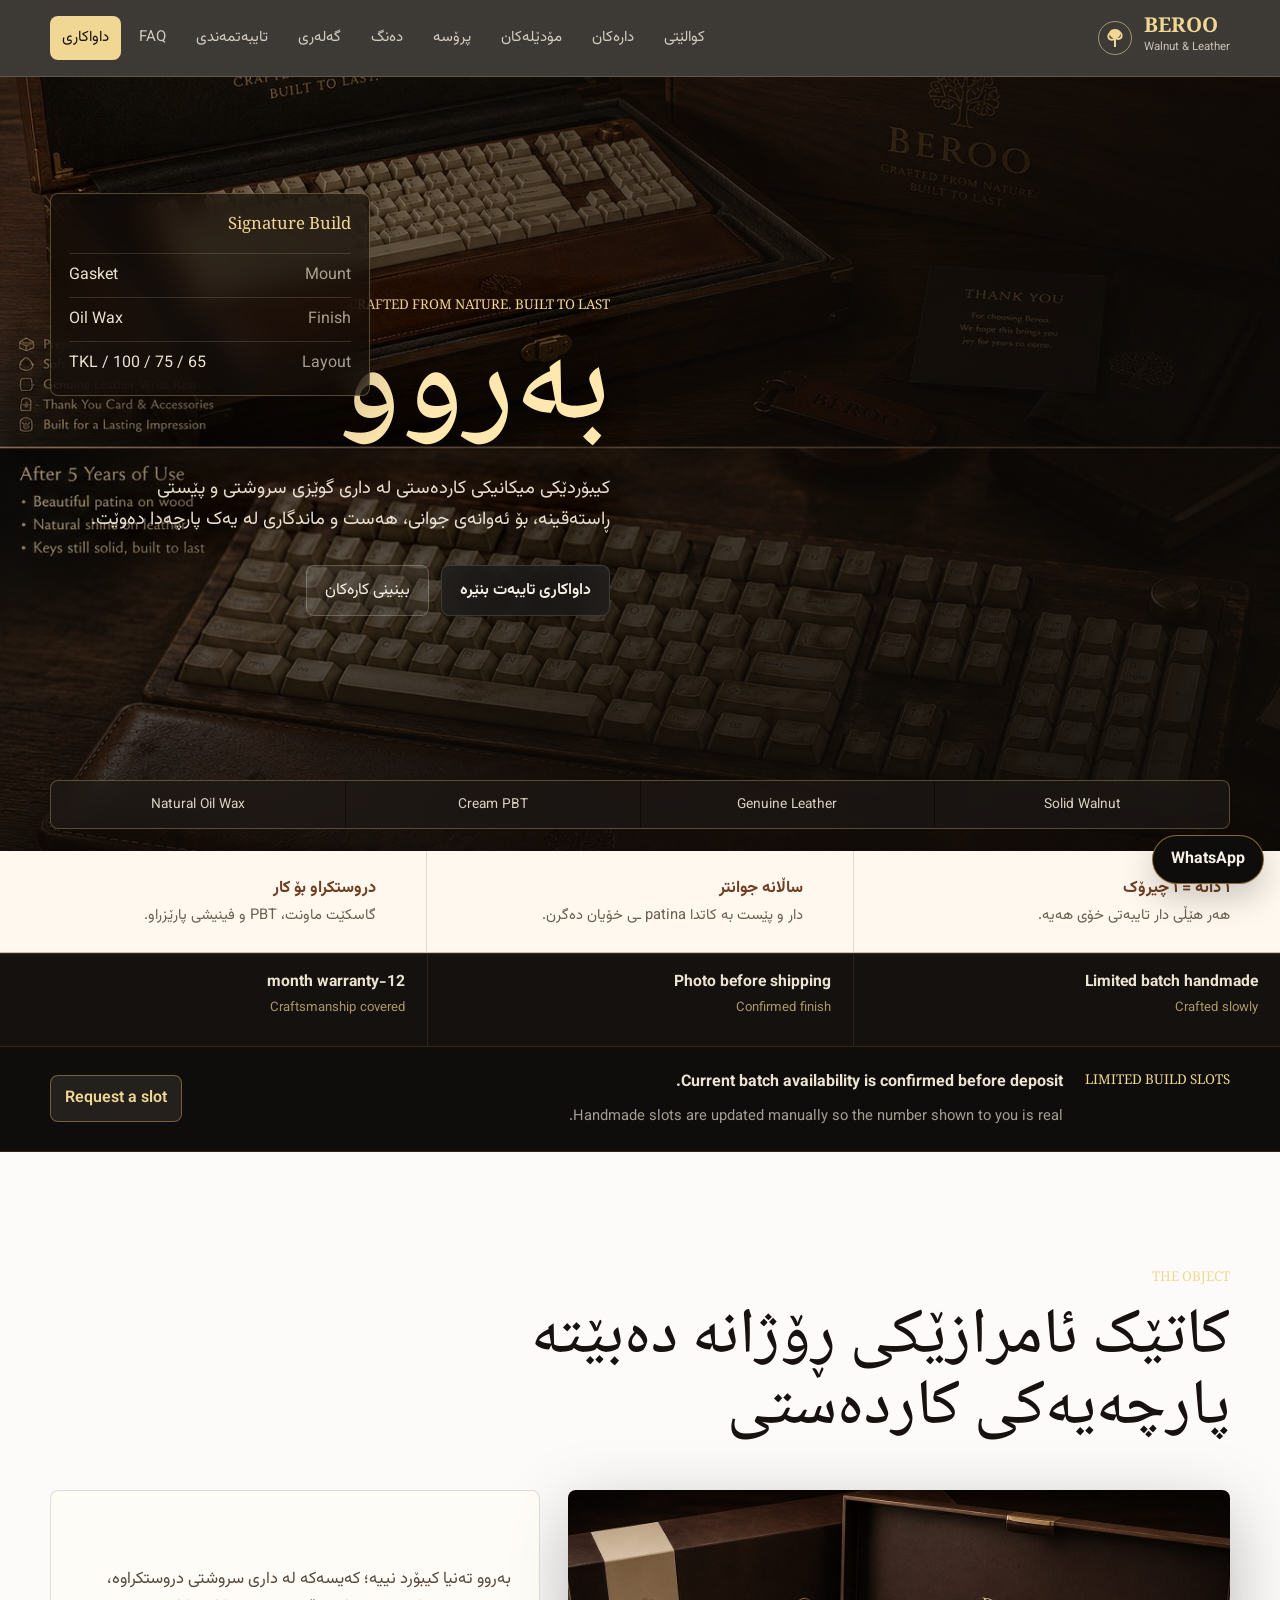
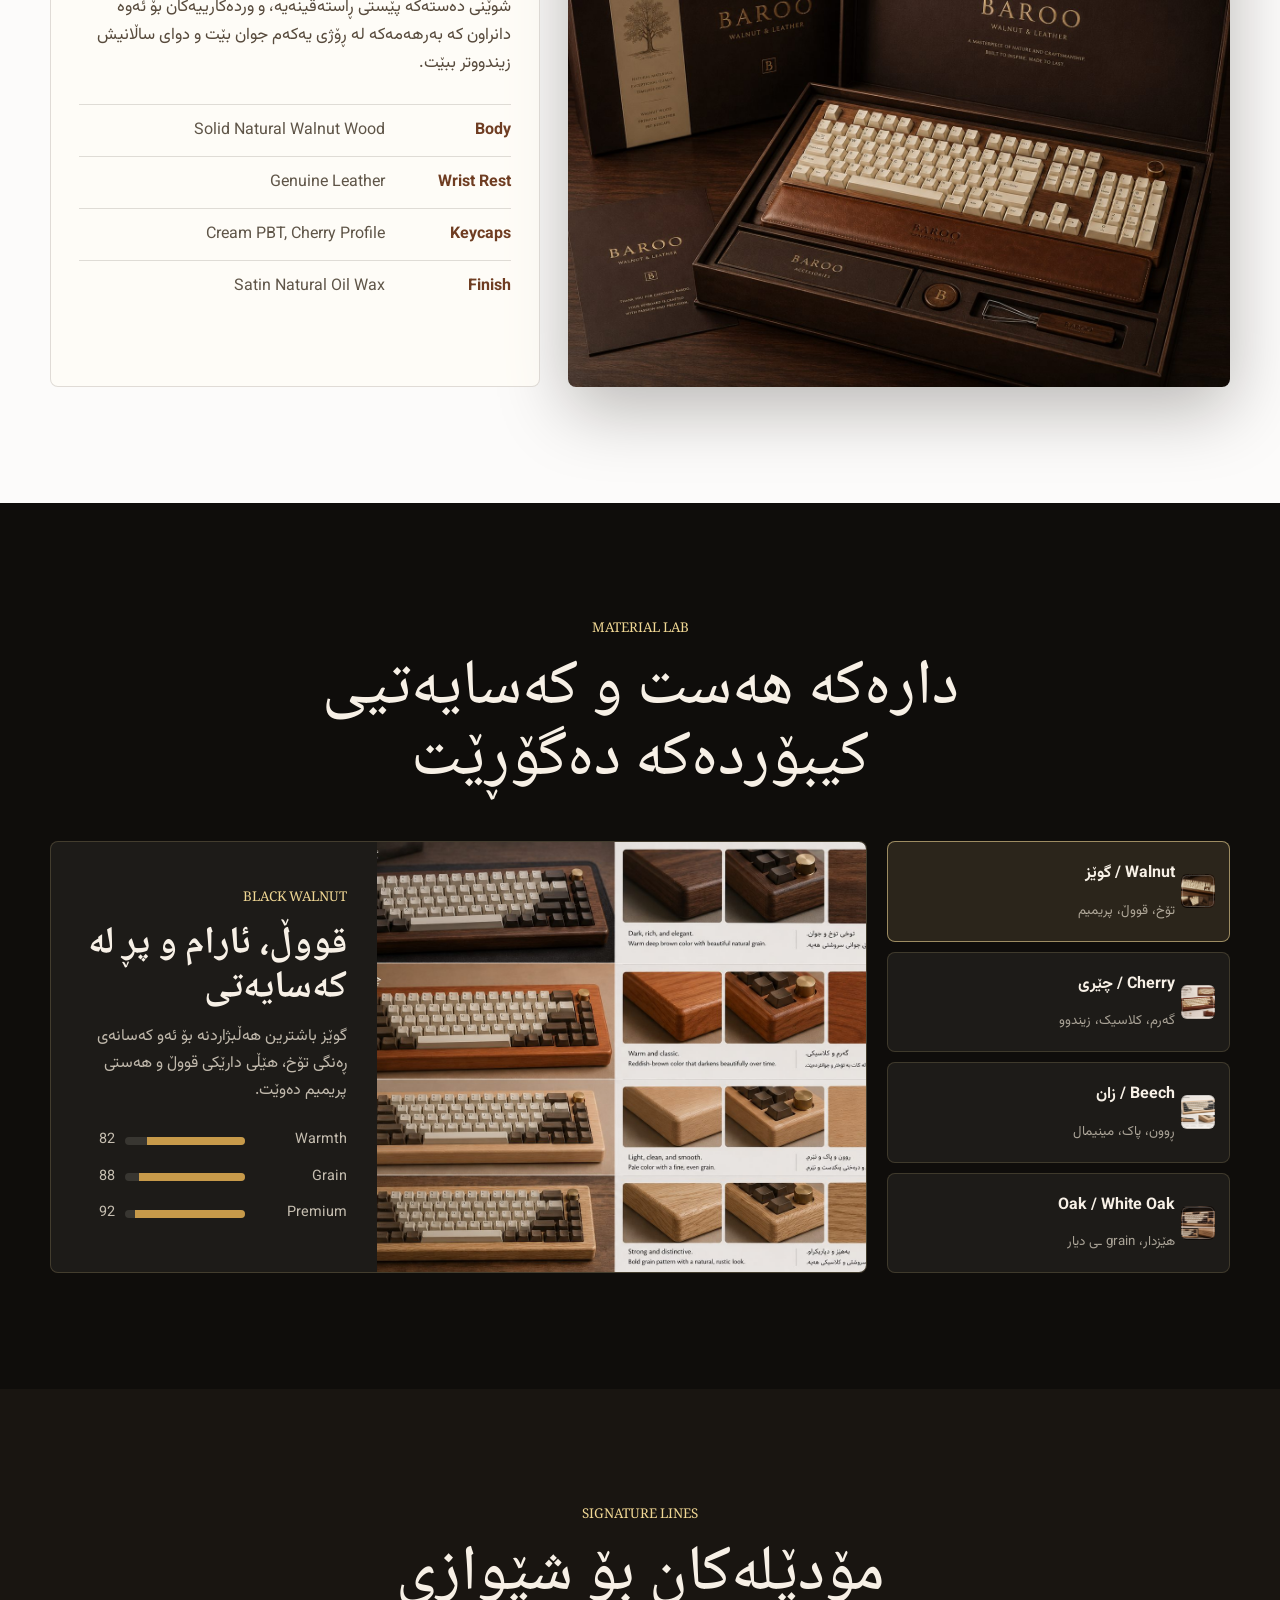
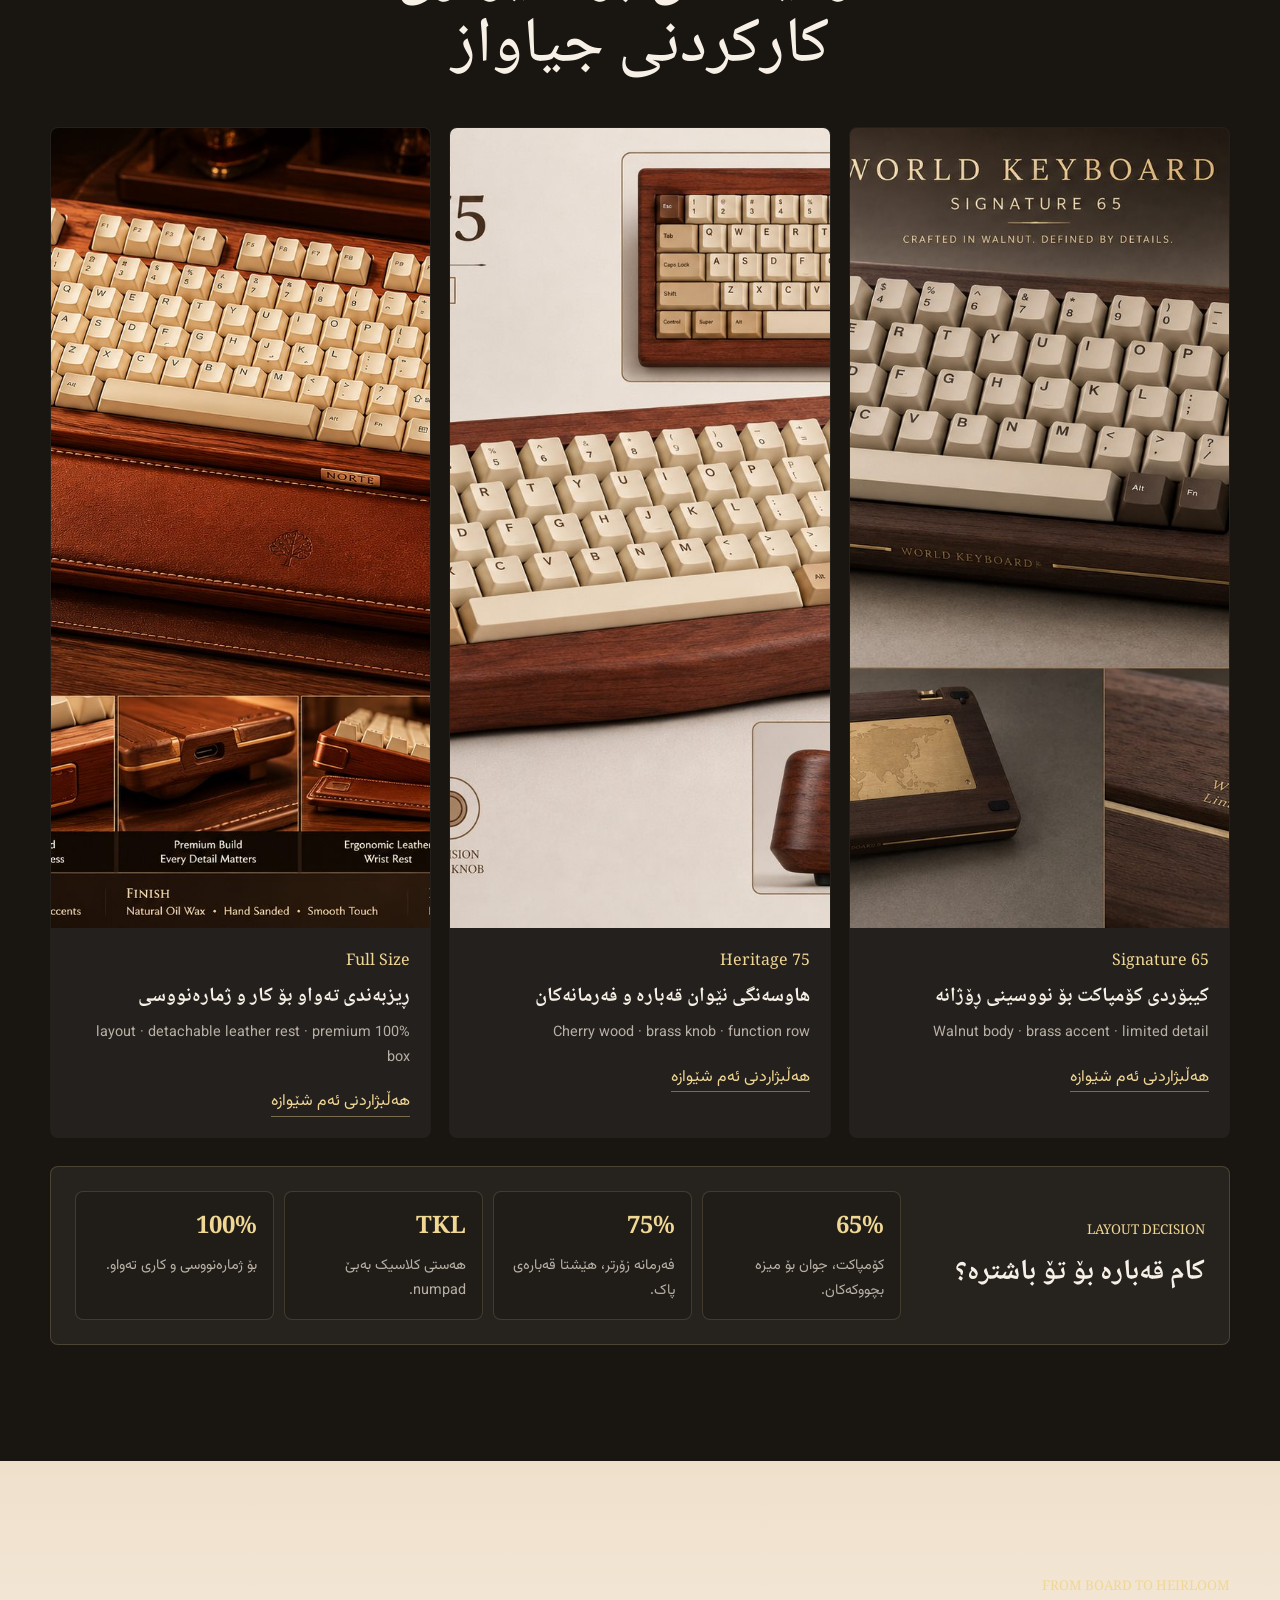
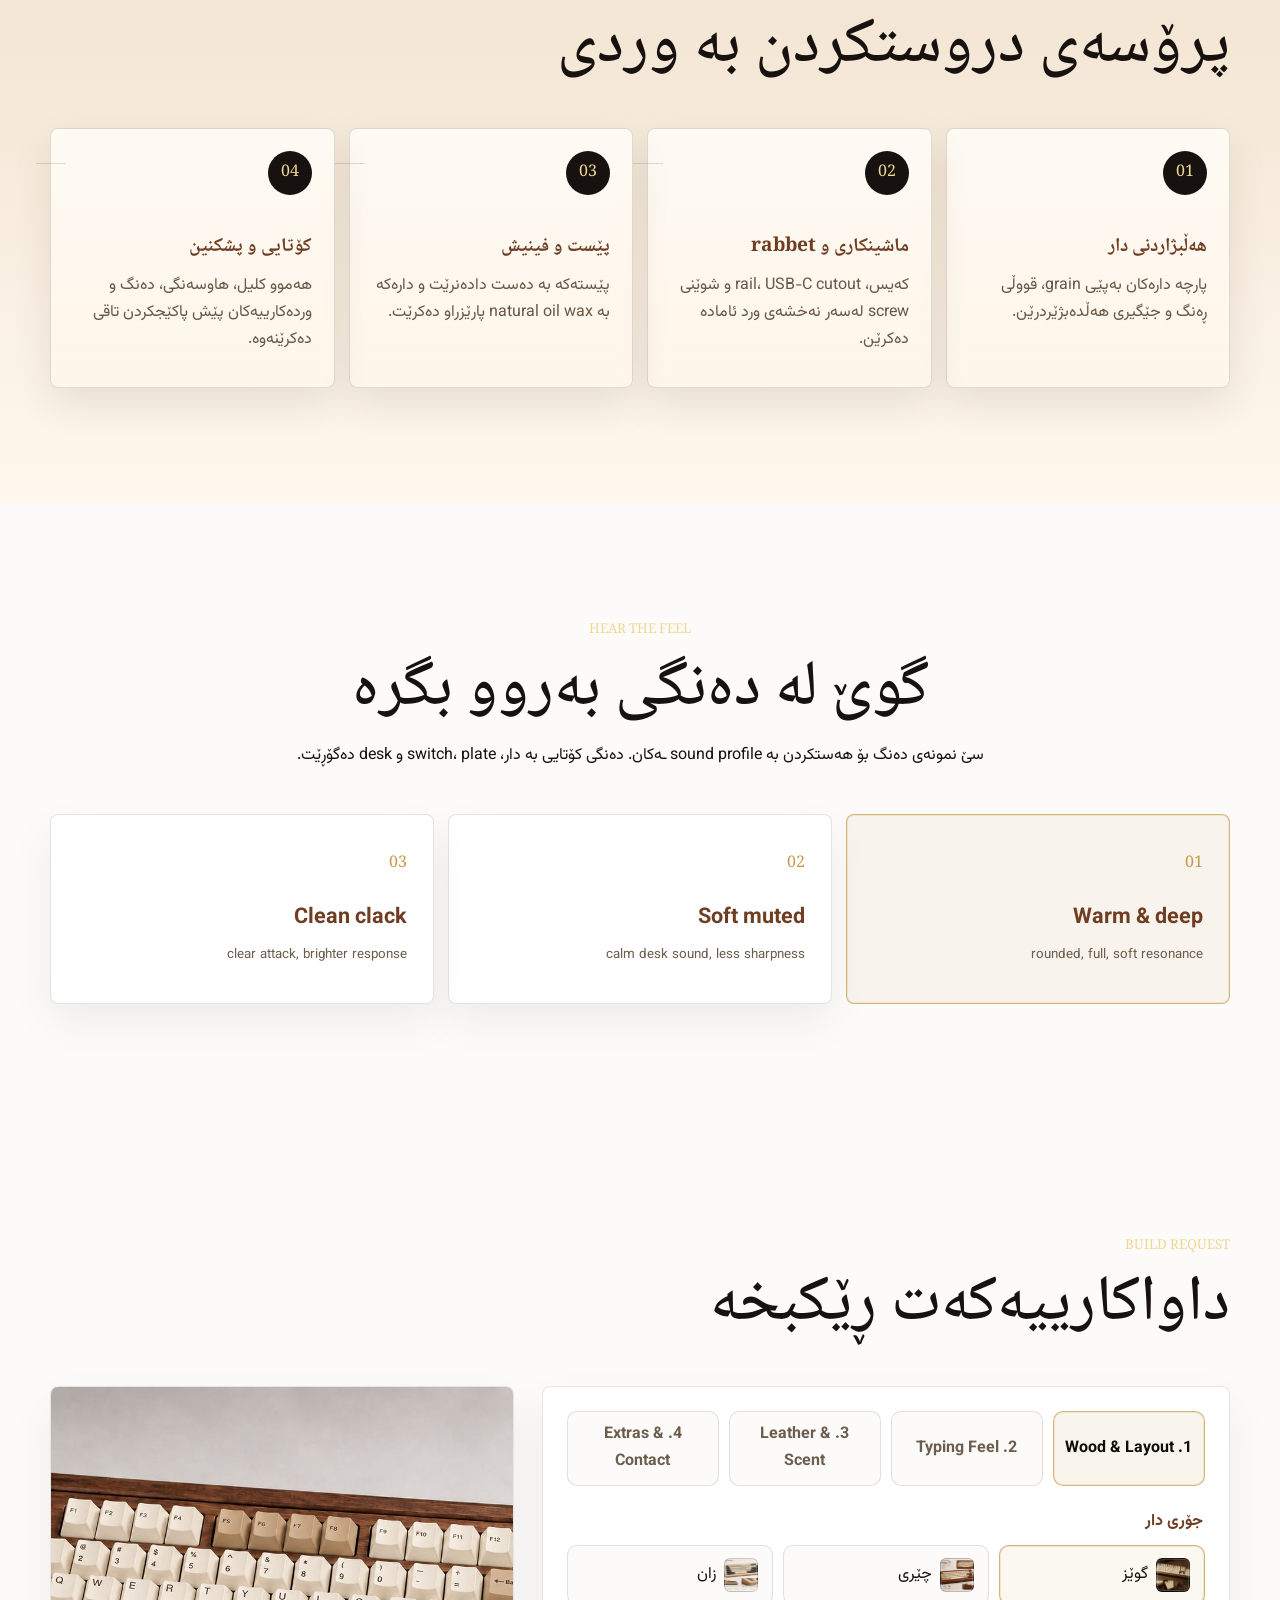
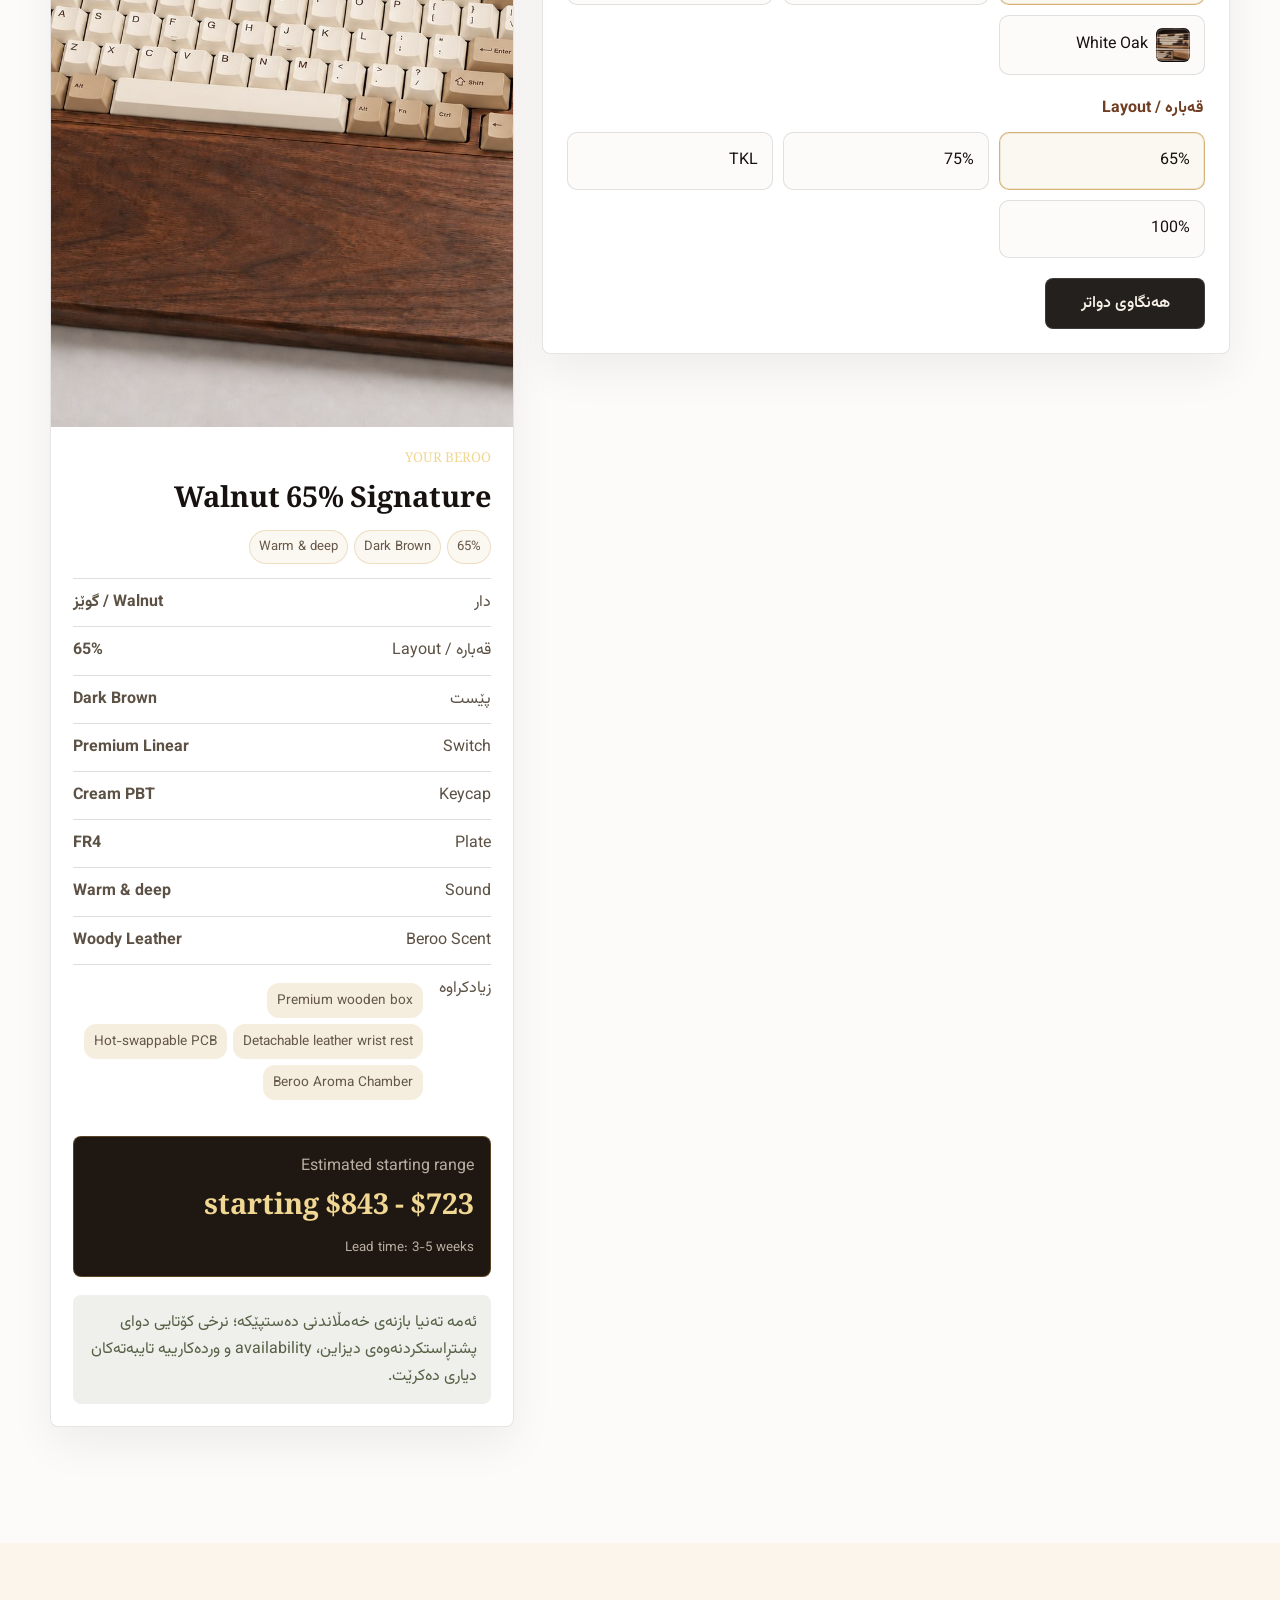
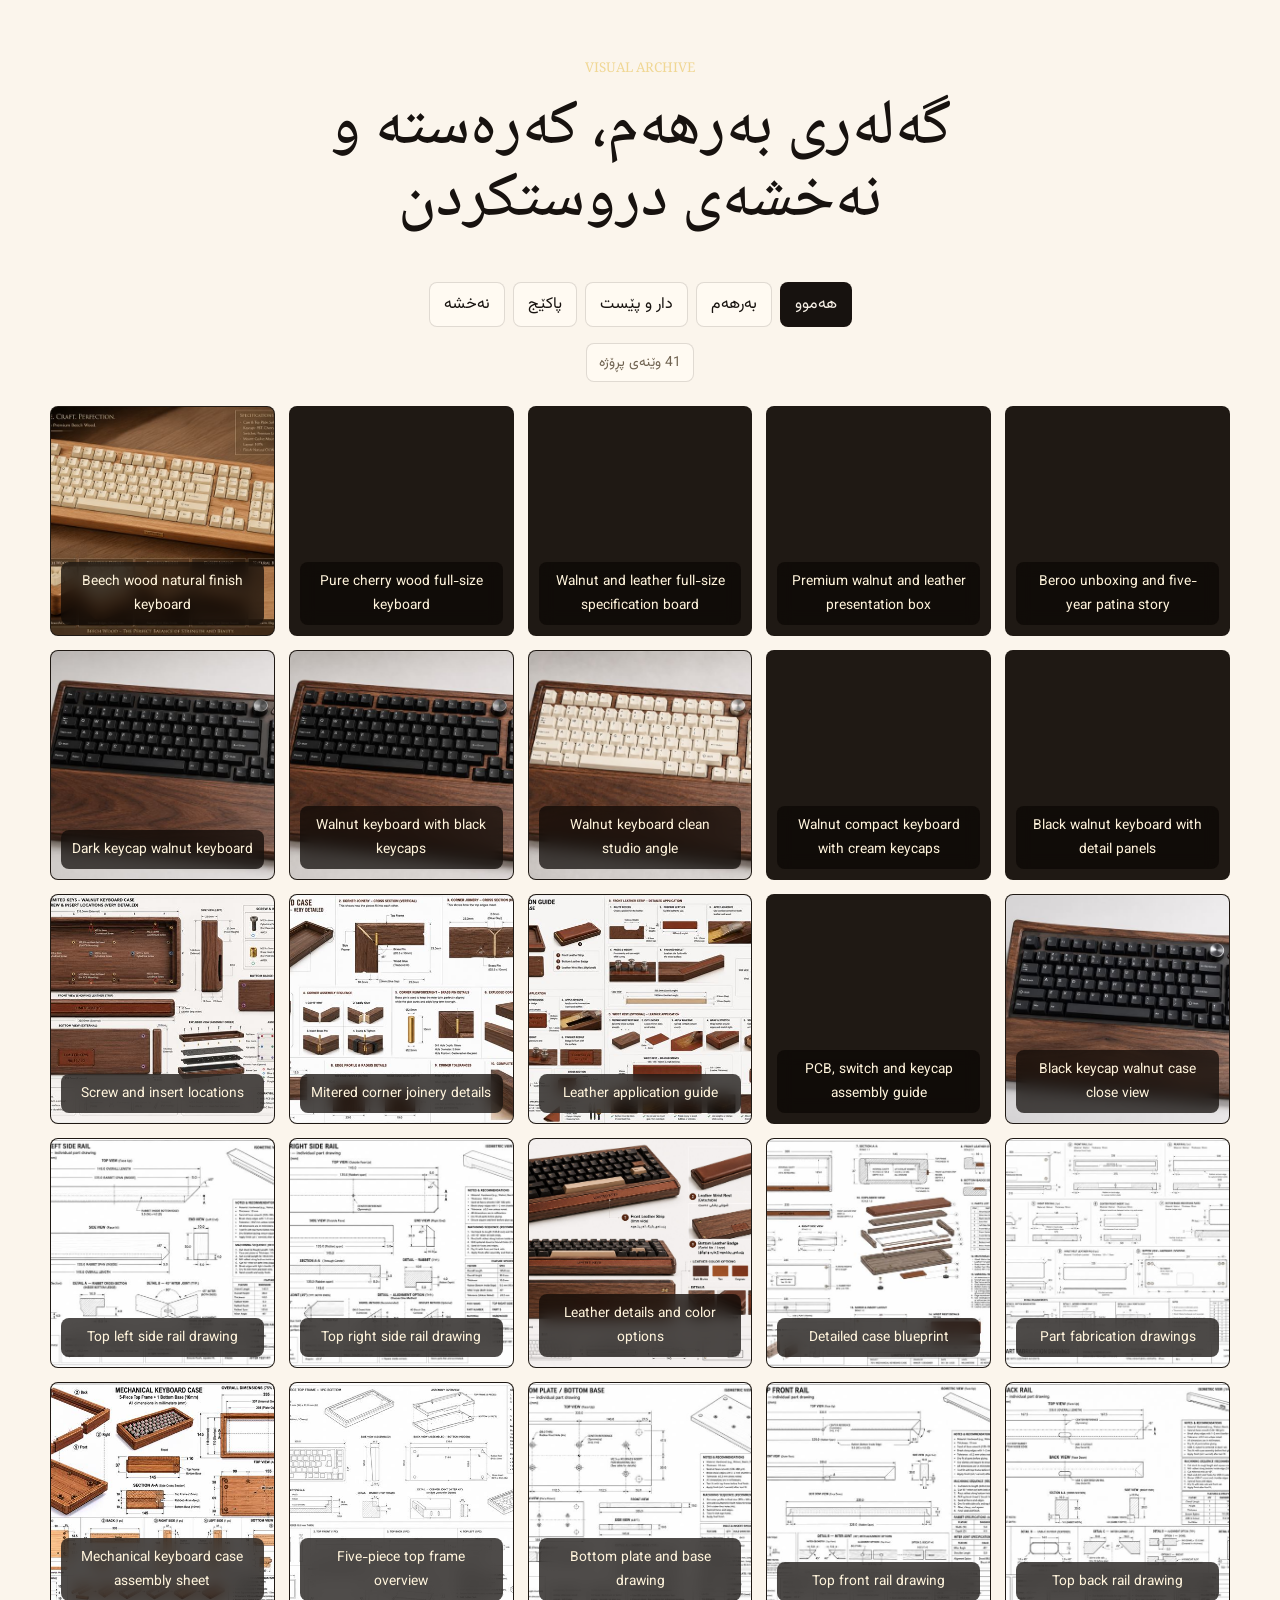
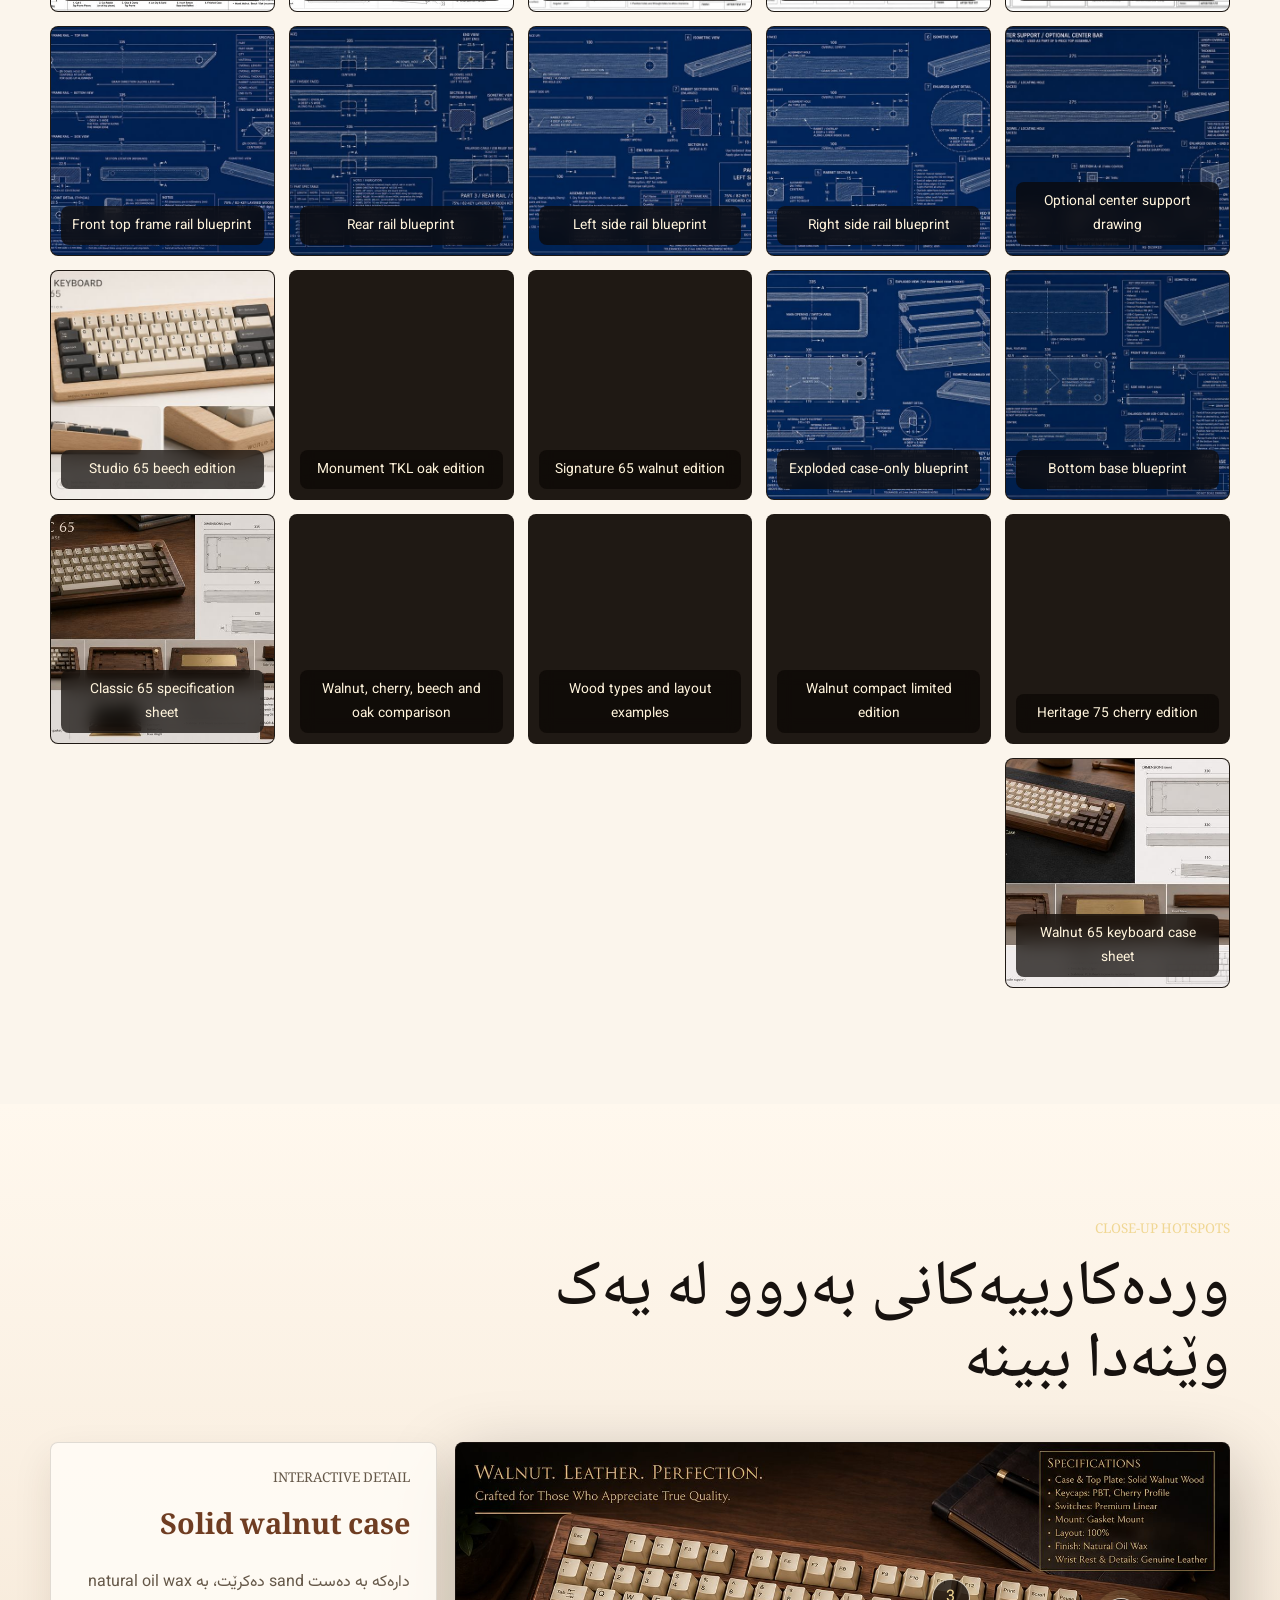
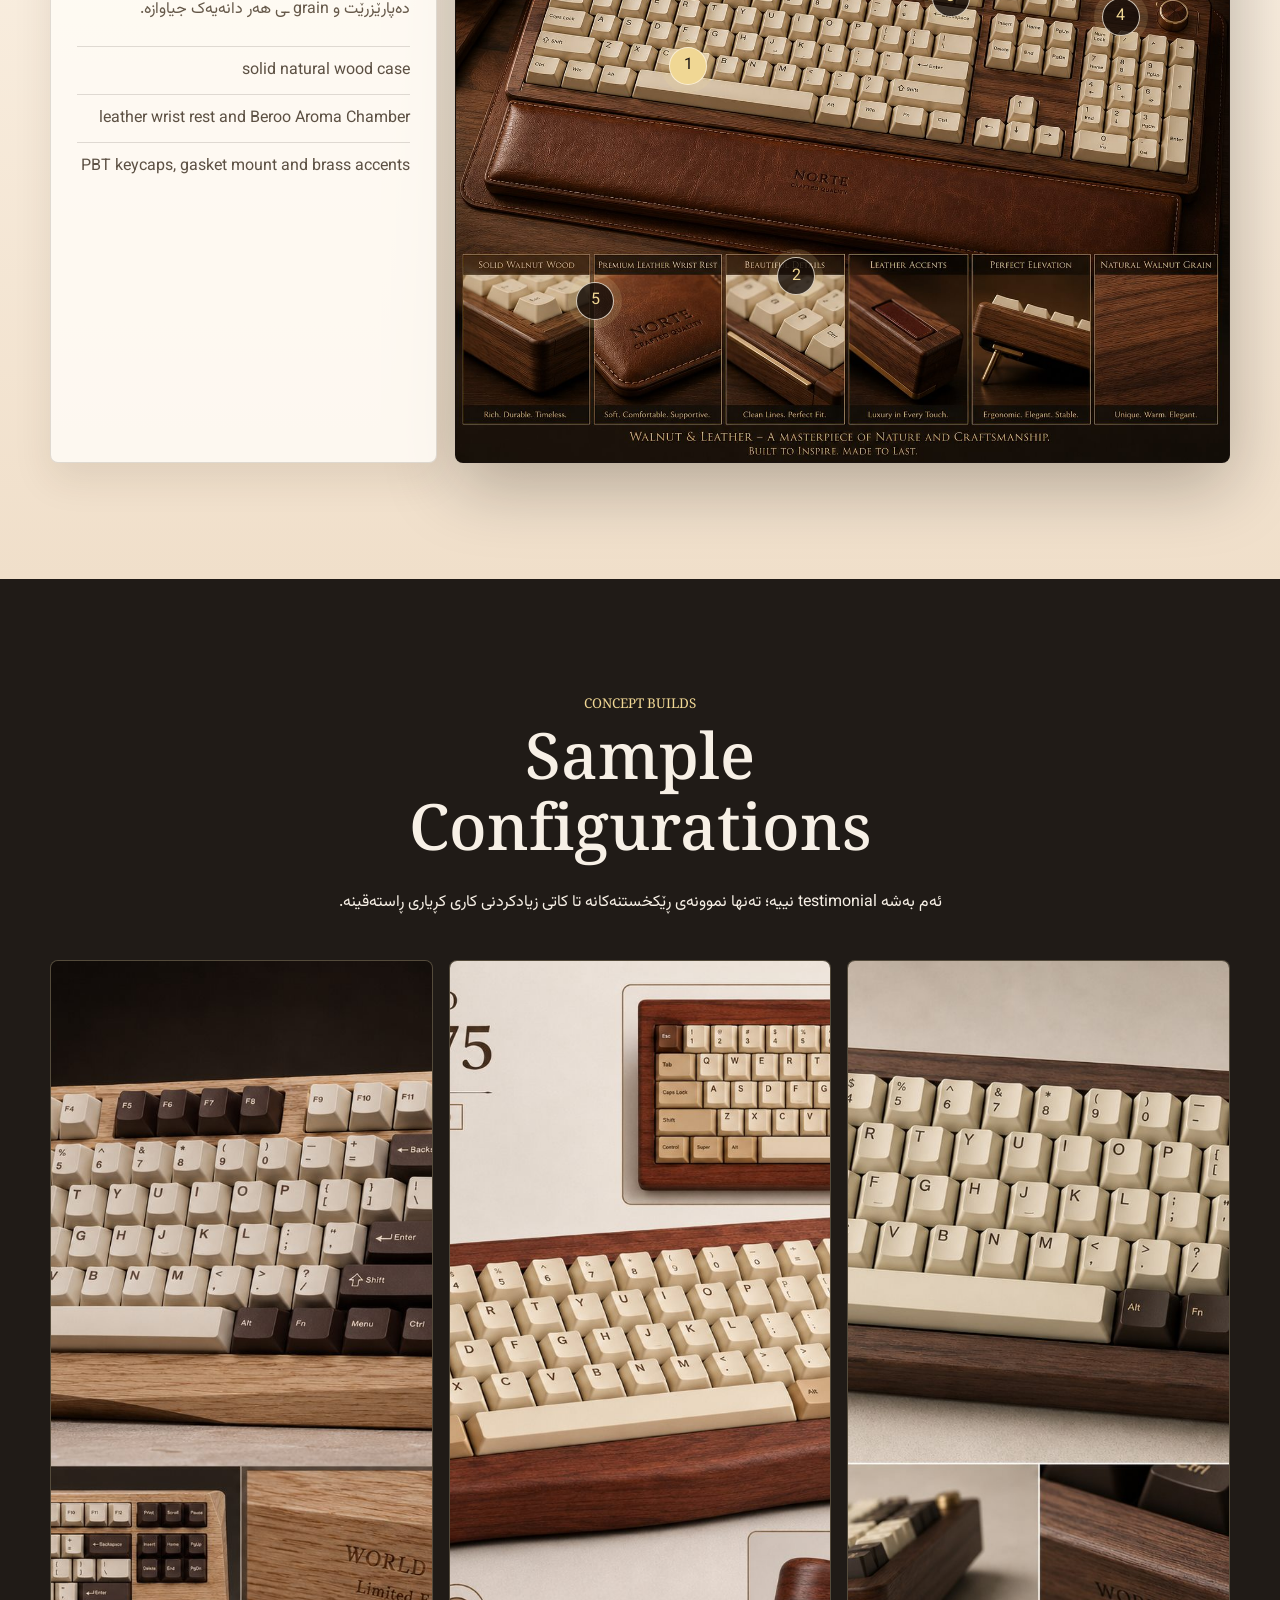
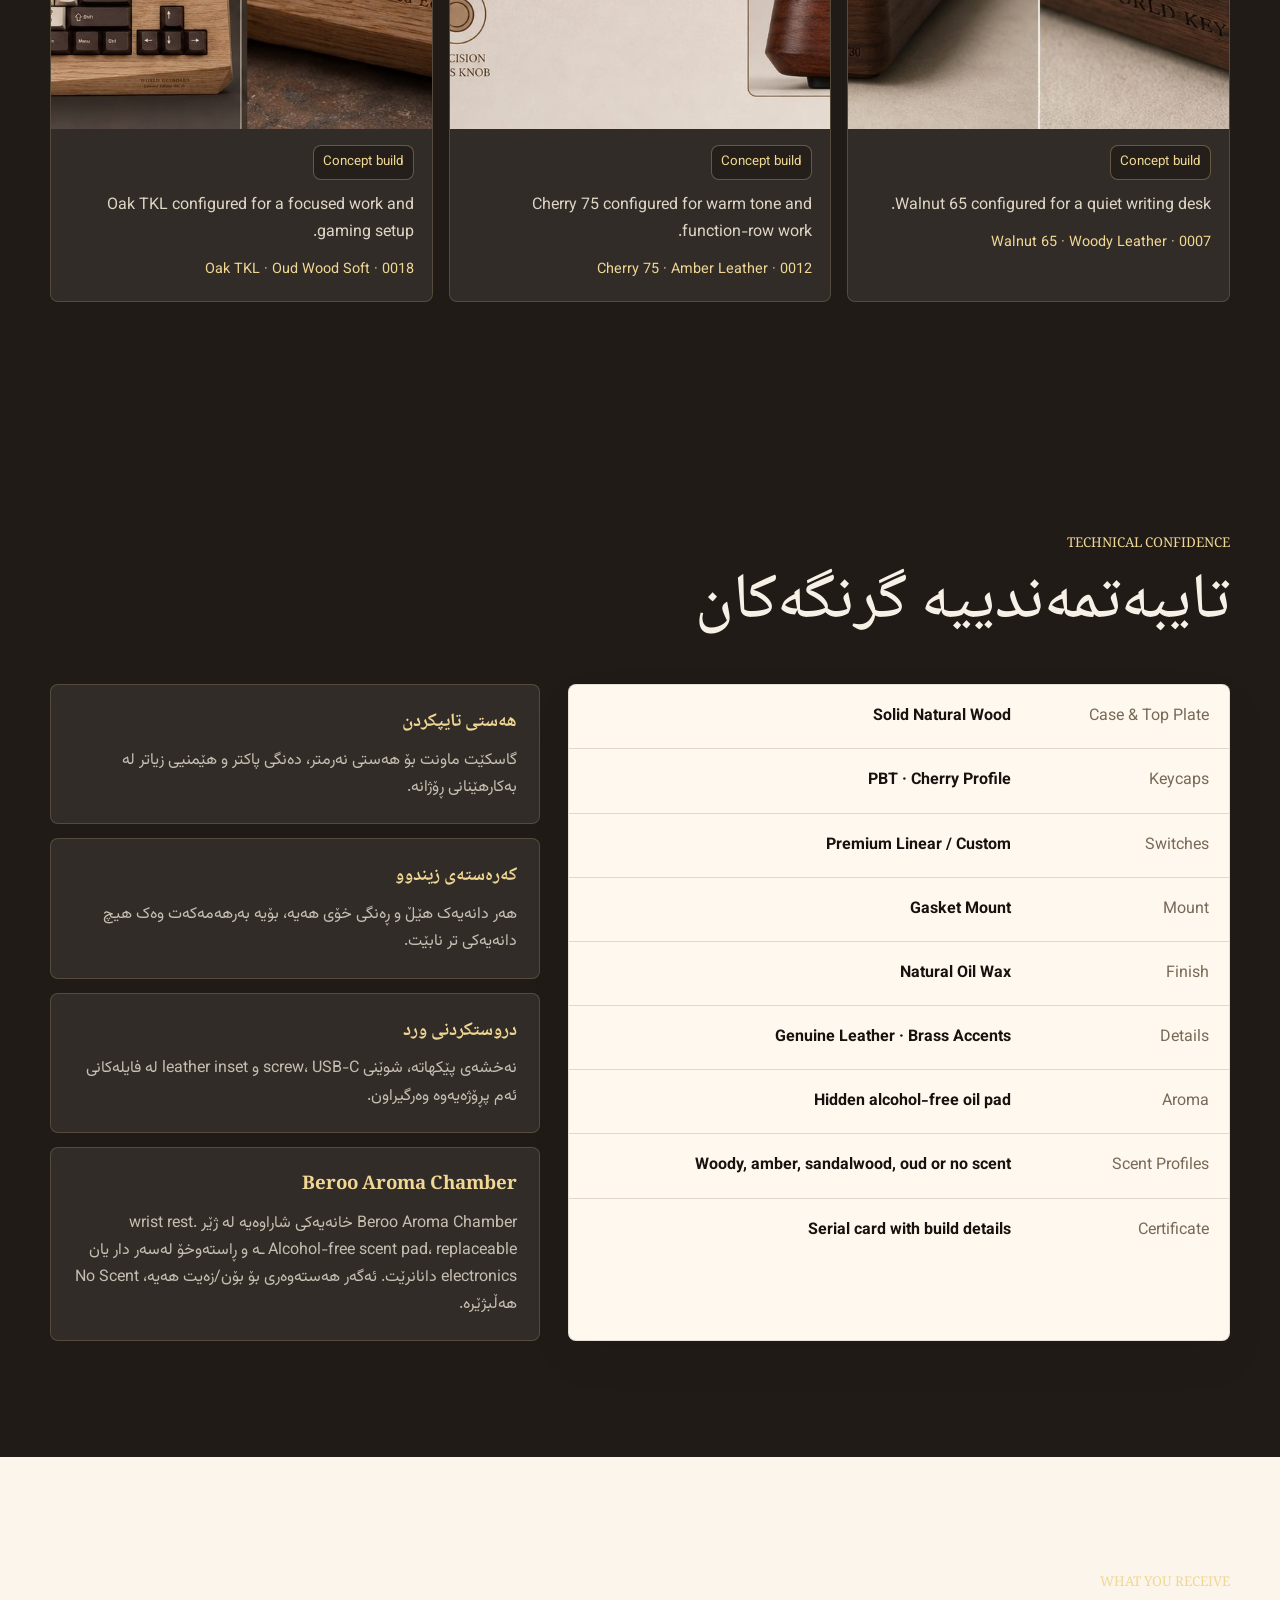
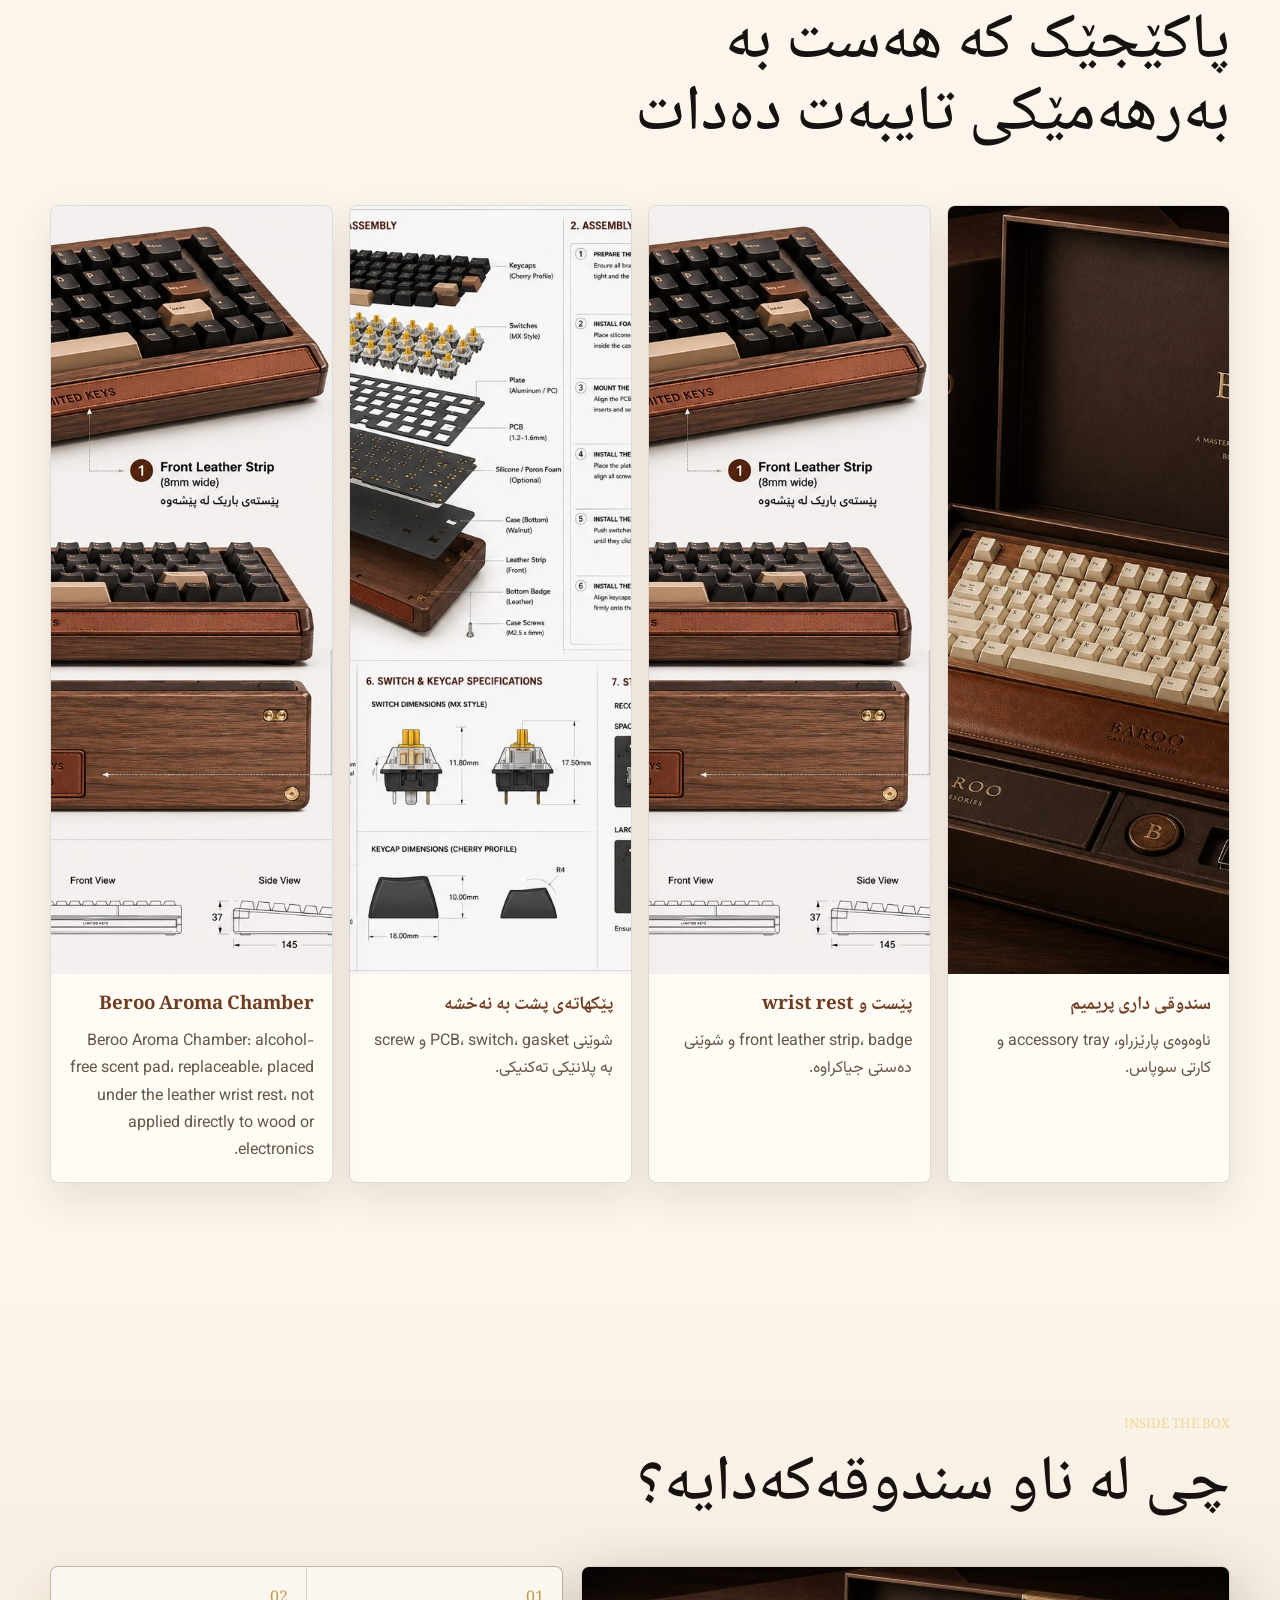
==== commit 2e47069e: "Update Open Graph and Twitter meta image URLs" ====
--- a/index.html
+++ b/index.html
@@ -13,11 +13,13 @@
     <meta property="og:title" content="Beroo Wooden Mechanical Keyboard" />
     <meta property="og:description" content="کیبۆردی میکانیکی کاردەستی لە داری سروشتی، پێستی ڕاستەقینە و Aroma Chamber ـی شاراوە." />
     <meta property="og:url" content="https://beroo.com/" />
-    <meta property="og:image" content="https://beroo.com/assets/optimized/hero-desktop.jpg" />
+    <meta property="og:image" content="https://beroo.com/assets/optimized/og-preview.jpg" />
+    <meta property="og:image:width" content="1200" />
+    <meta property="og:image:height" content="630" />
     <meta name="twitter:card" content="summary_large_image" />
     <meta name="twitter:title" content="Beroo Wooden Mechanical Keyboard" />
     <meta name="twitter:description" content="Crafted from nature. Built to last." />
-    <meta name="twitter:image" content="https://beroo.com/assets/optimized/hero-desktop.jpg" />
+    <meta name="twitter:image" content="https://beroo.com/assets/optimized/og-preview.jpg" />
     <link rel="preconnect" href="https://fonts.googleapis.com" />
     <link rel="preconnect" href="https://fonts.gstatic.com" crossorigin />
     <link rel="icon" href="assets/favicon.svg" type="image/svg+xml" />
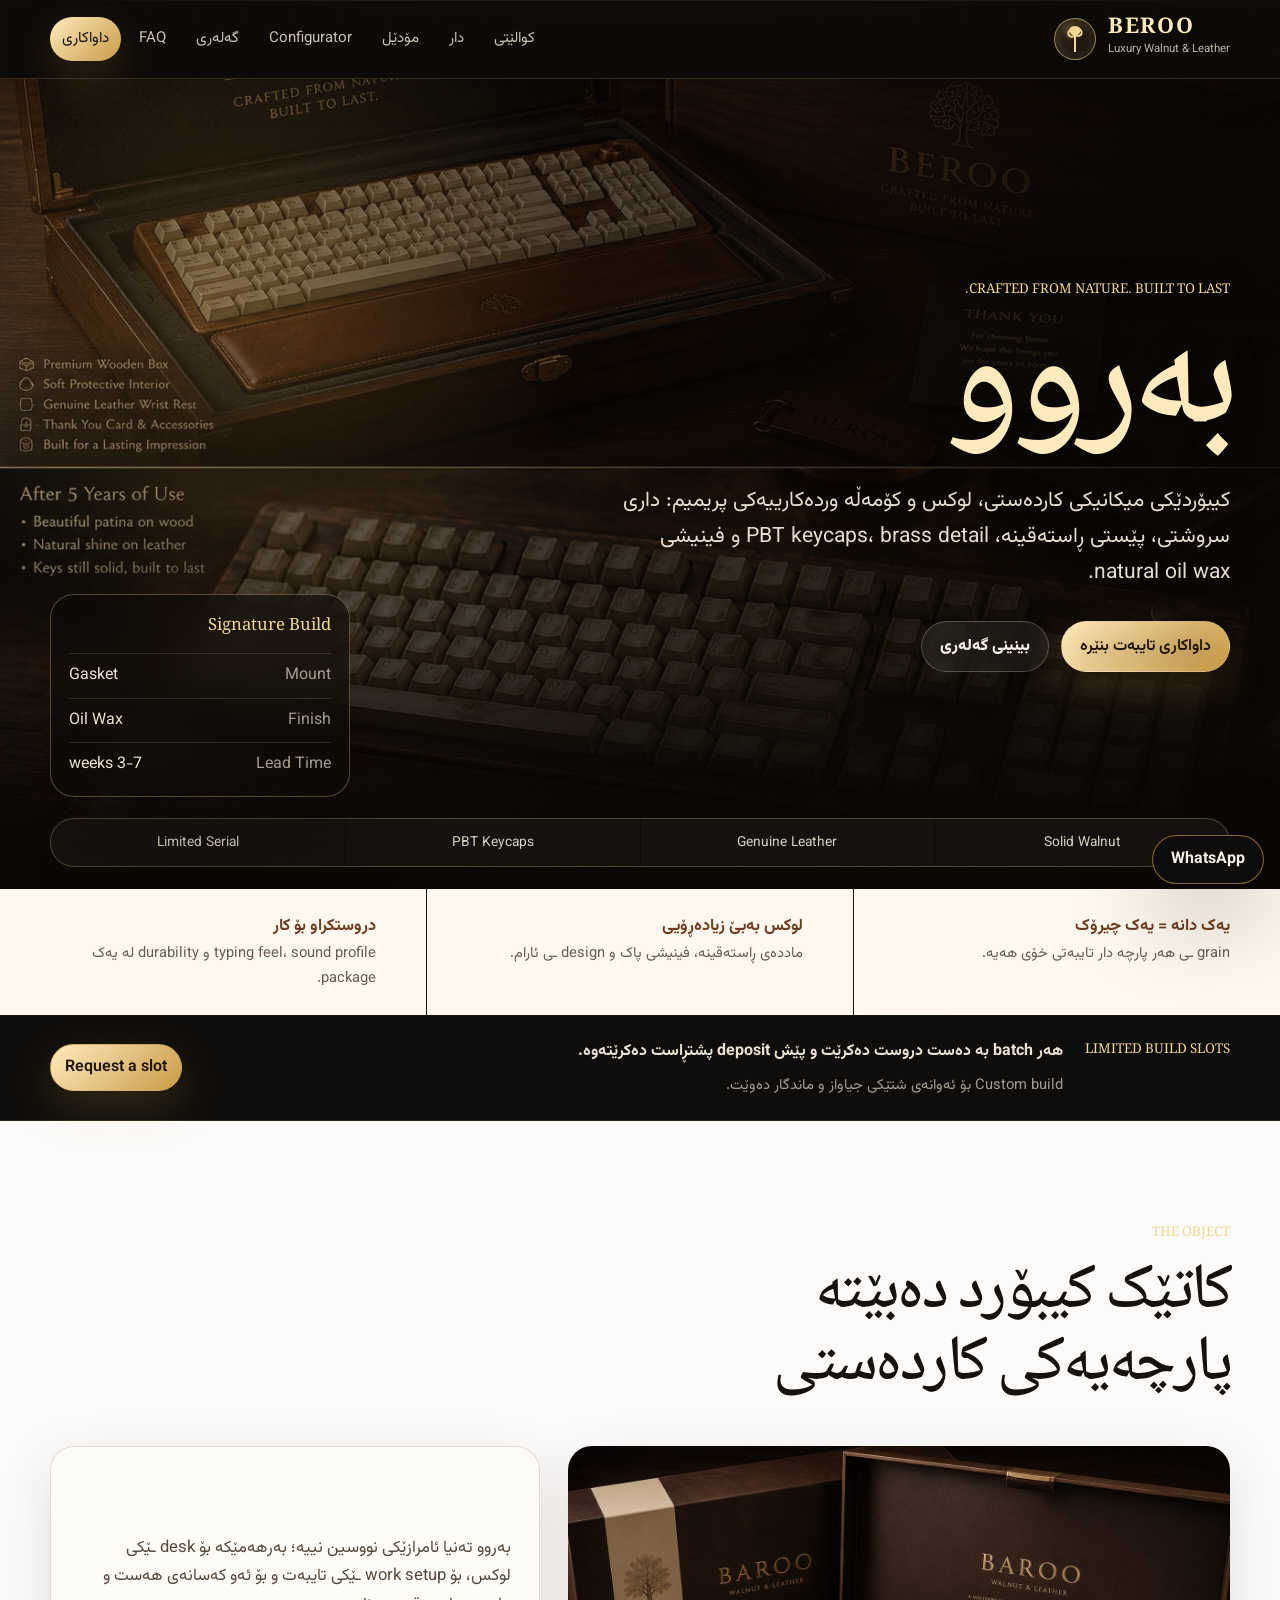
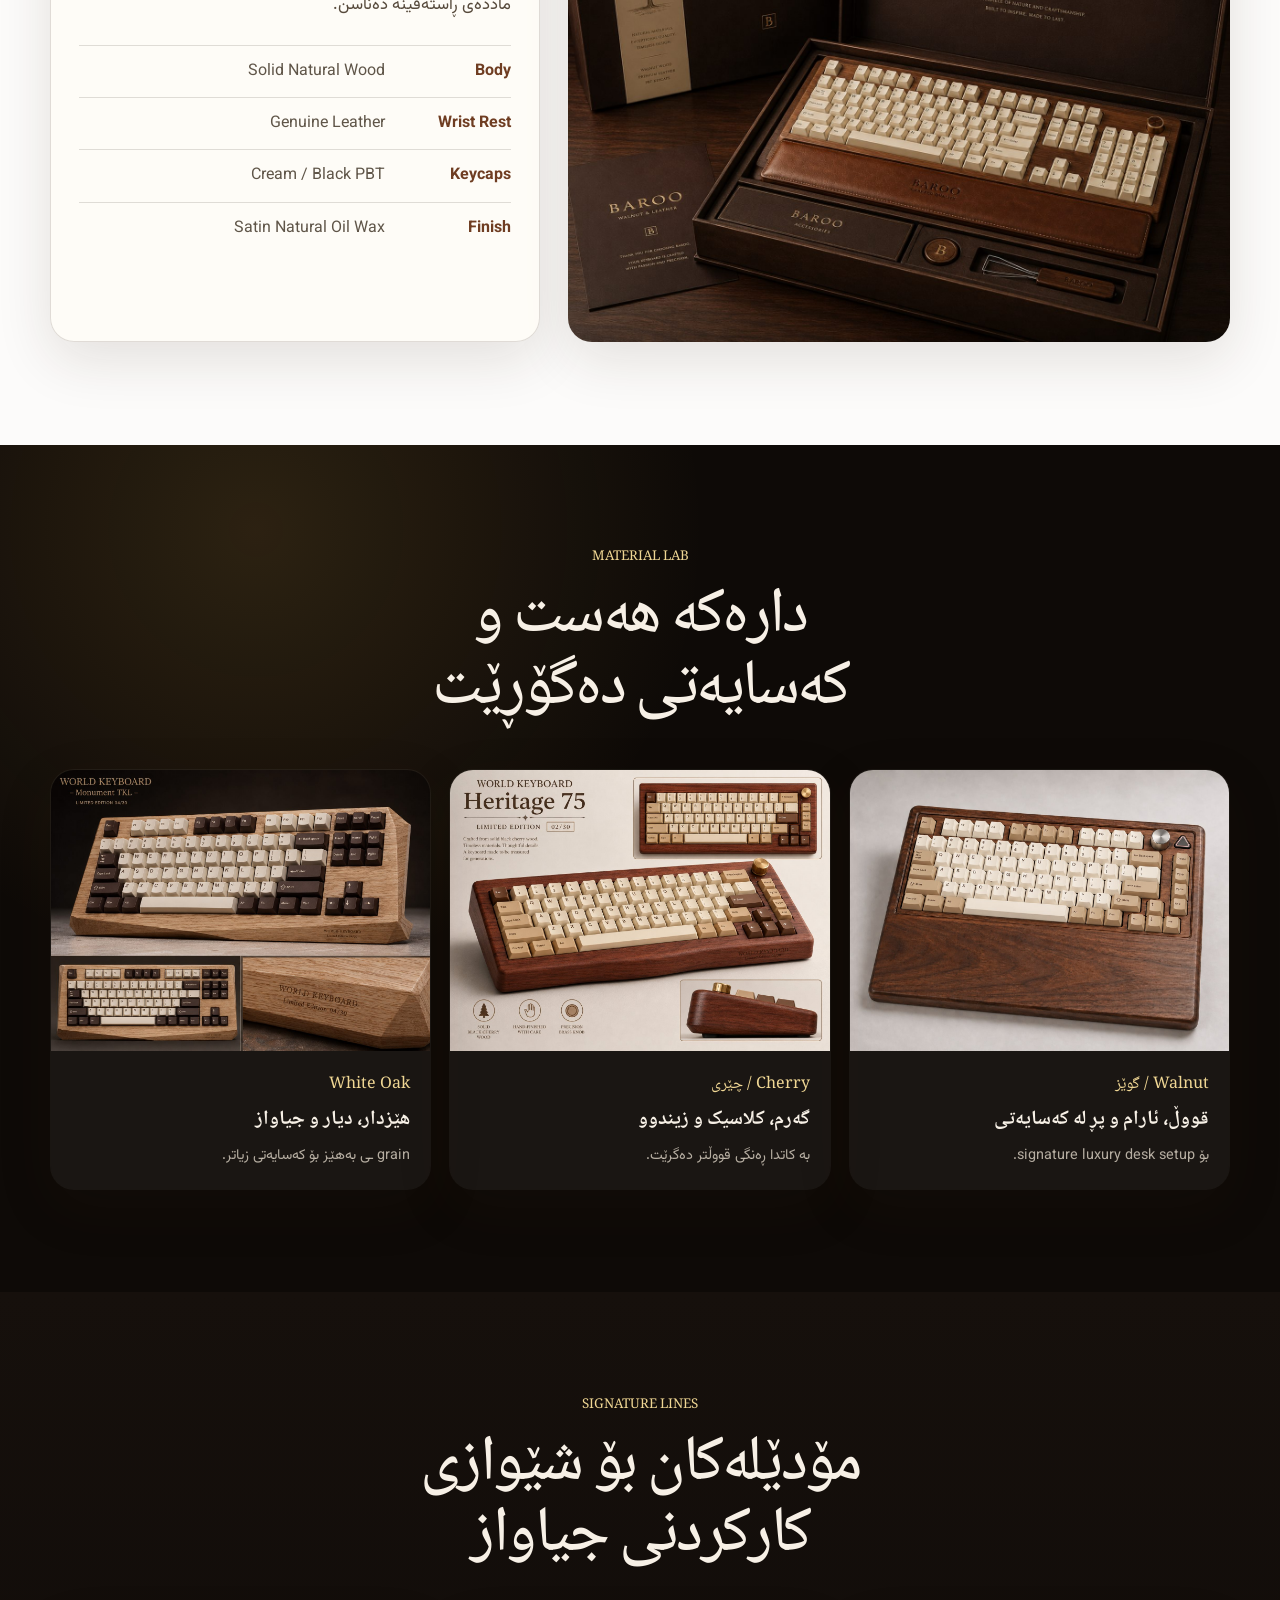
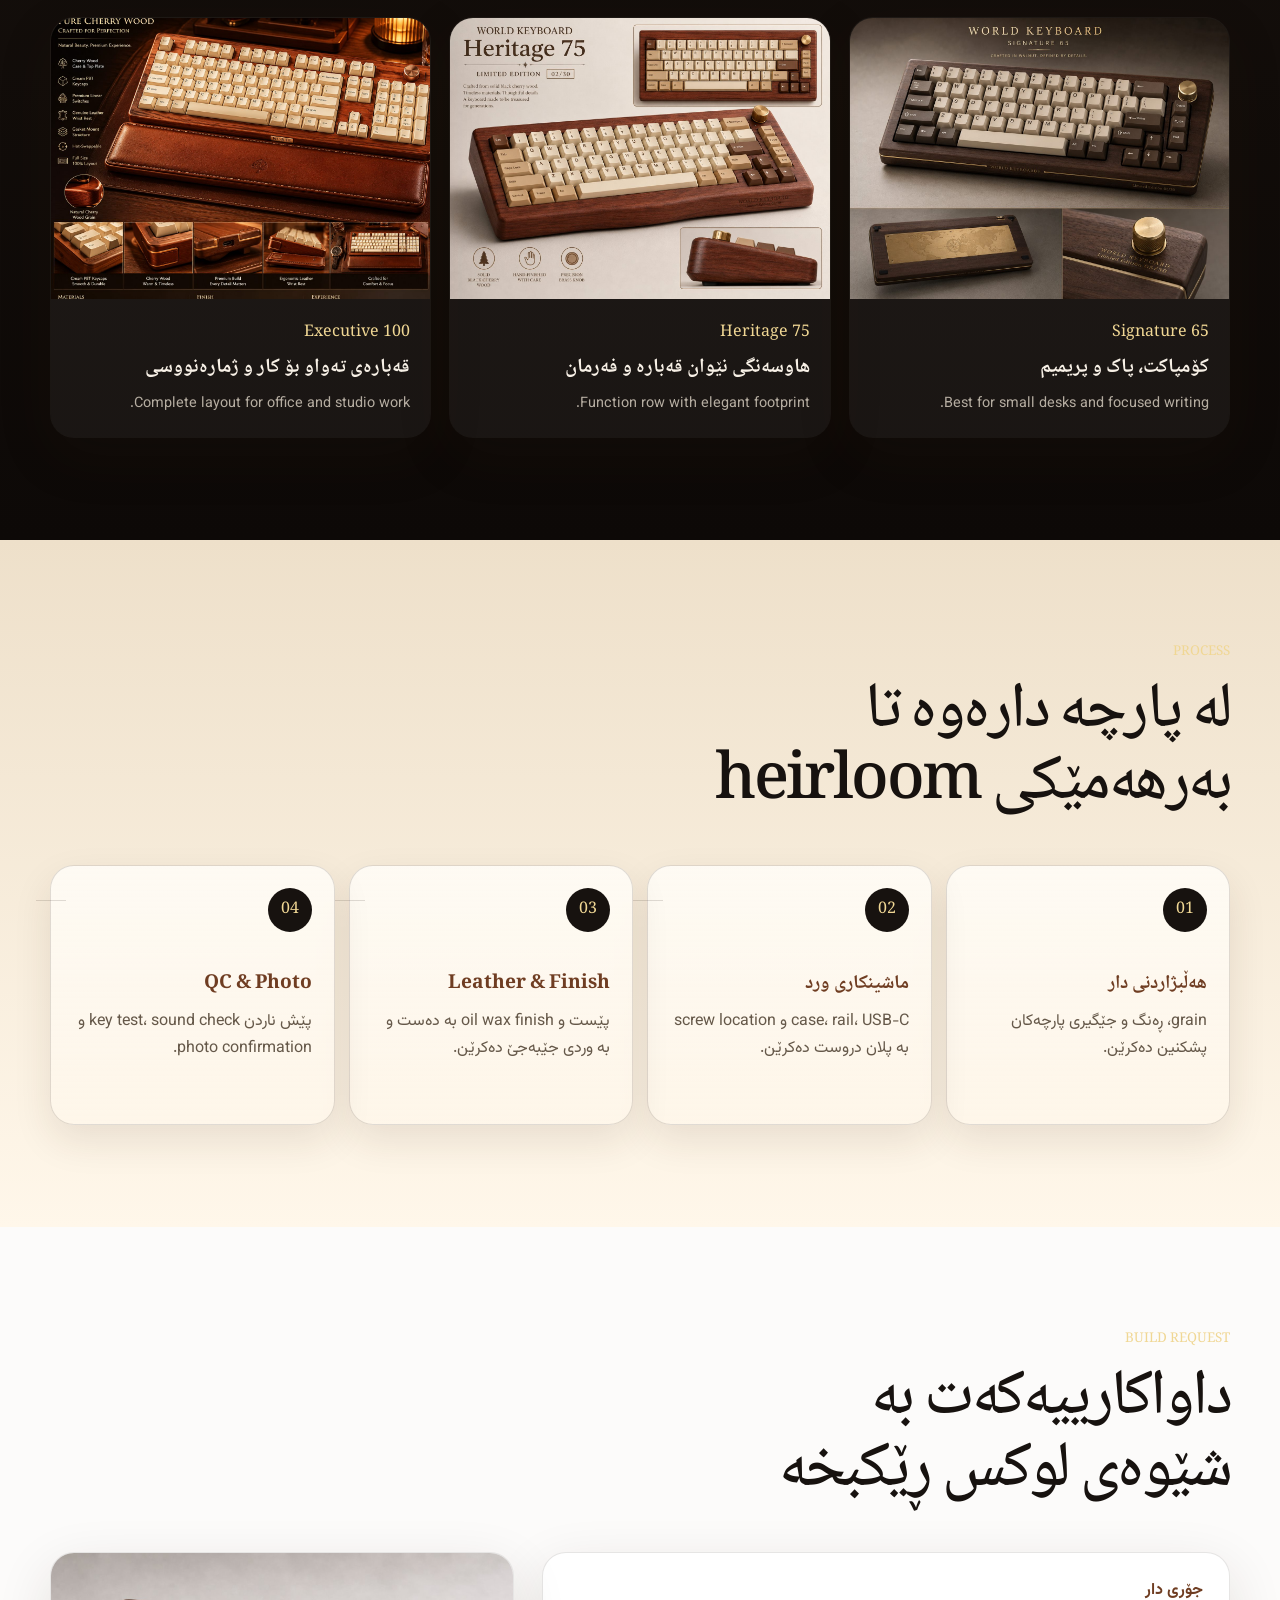
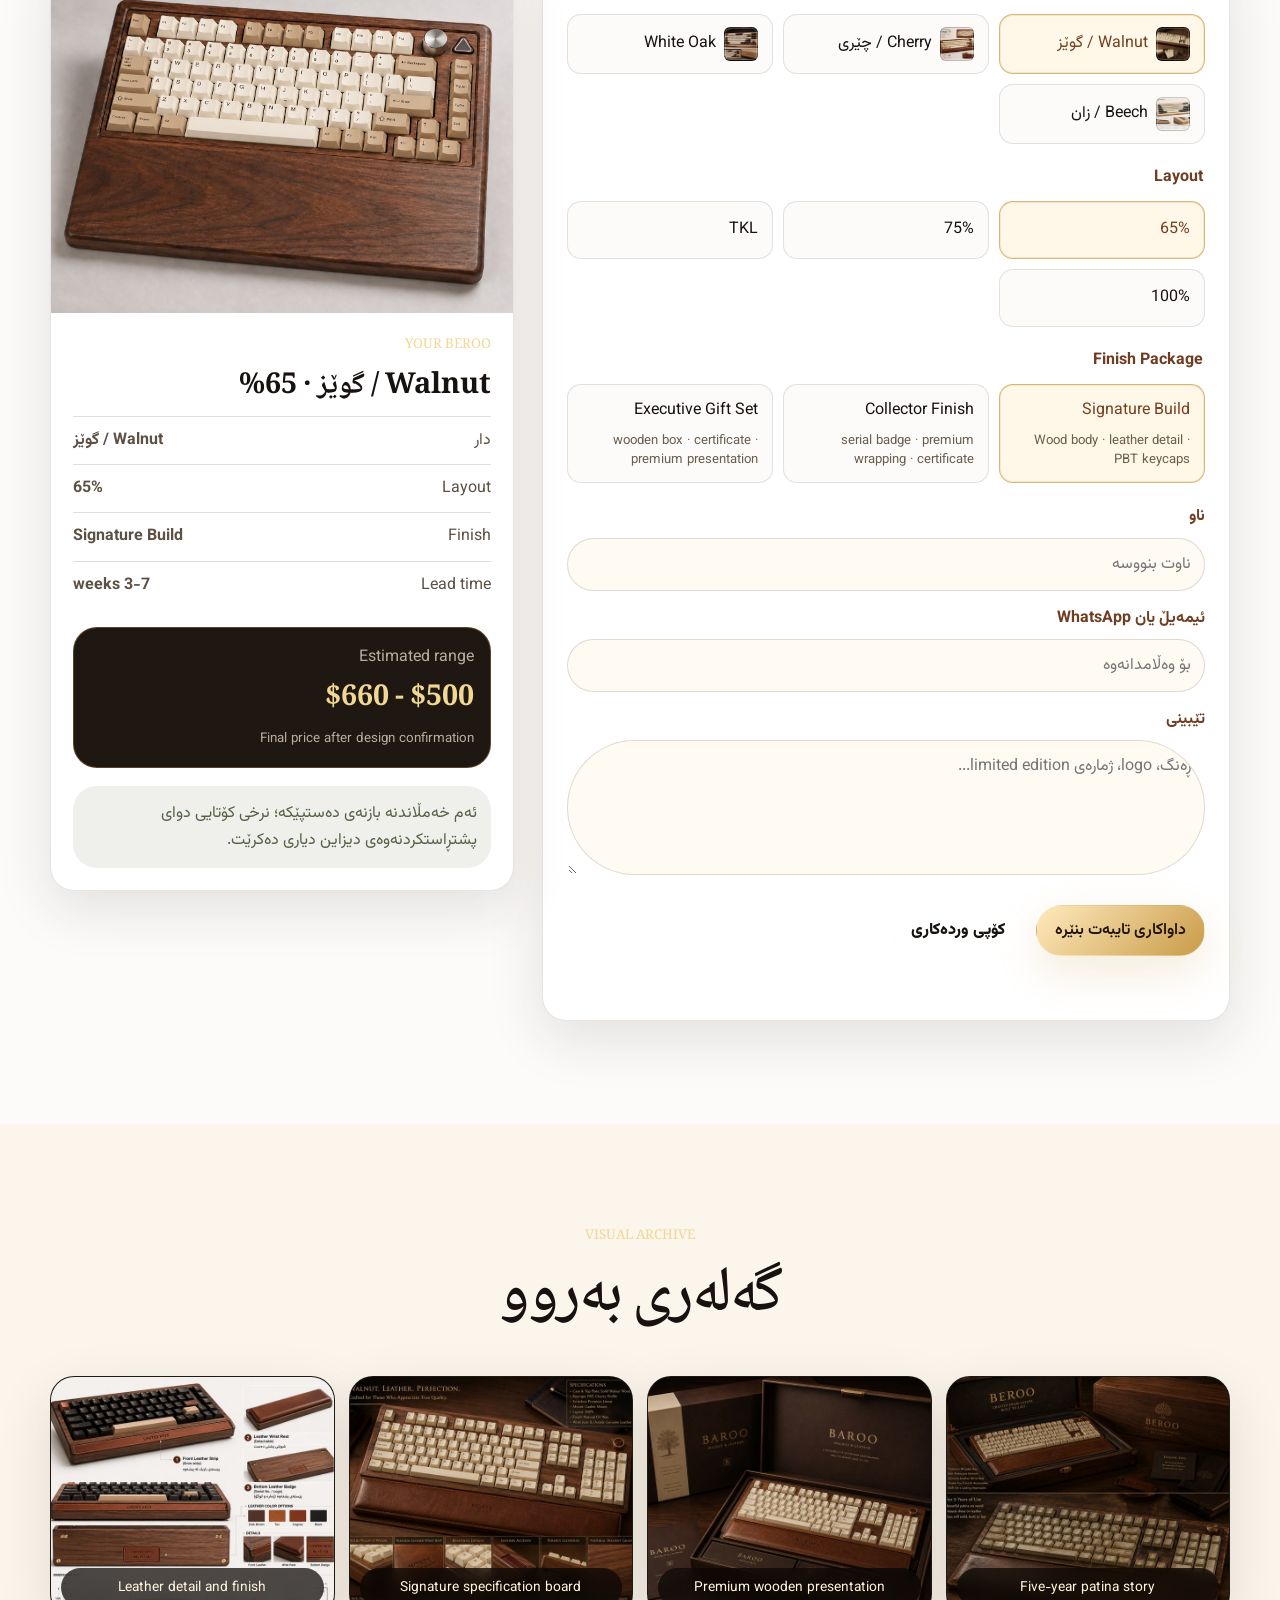
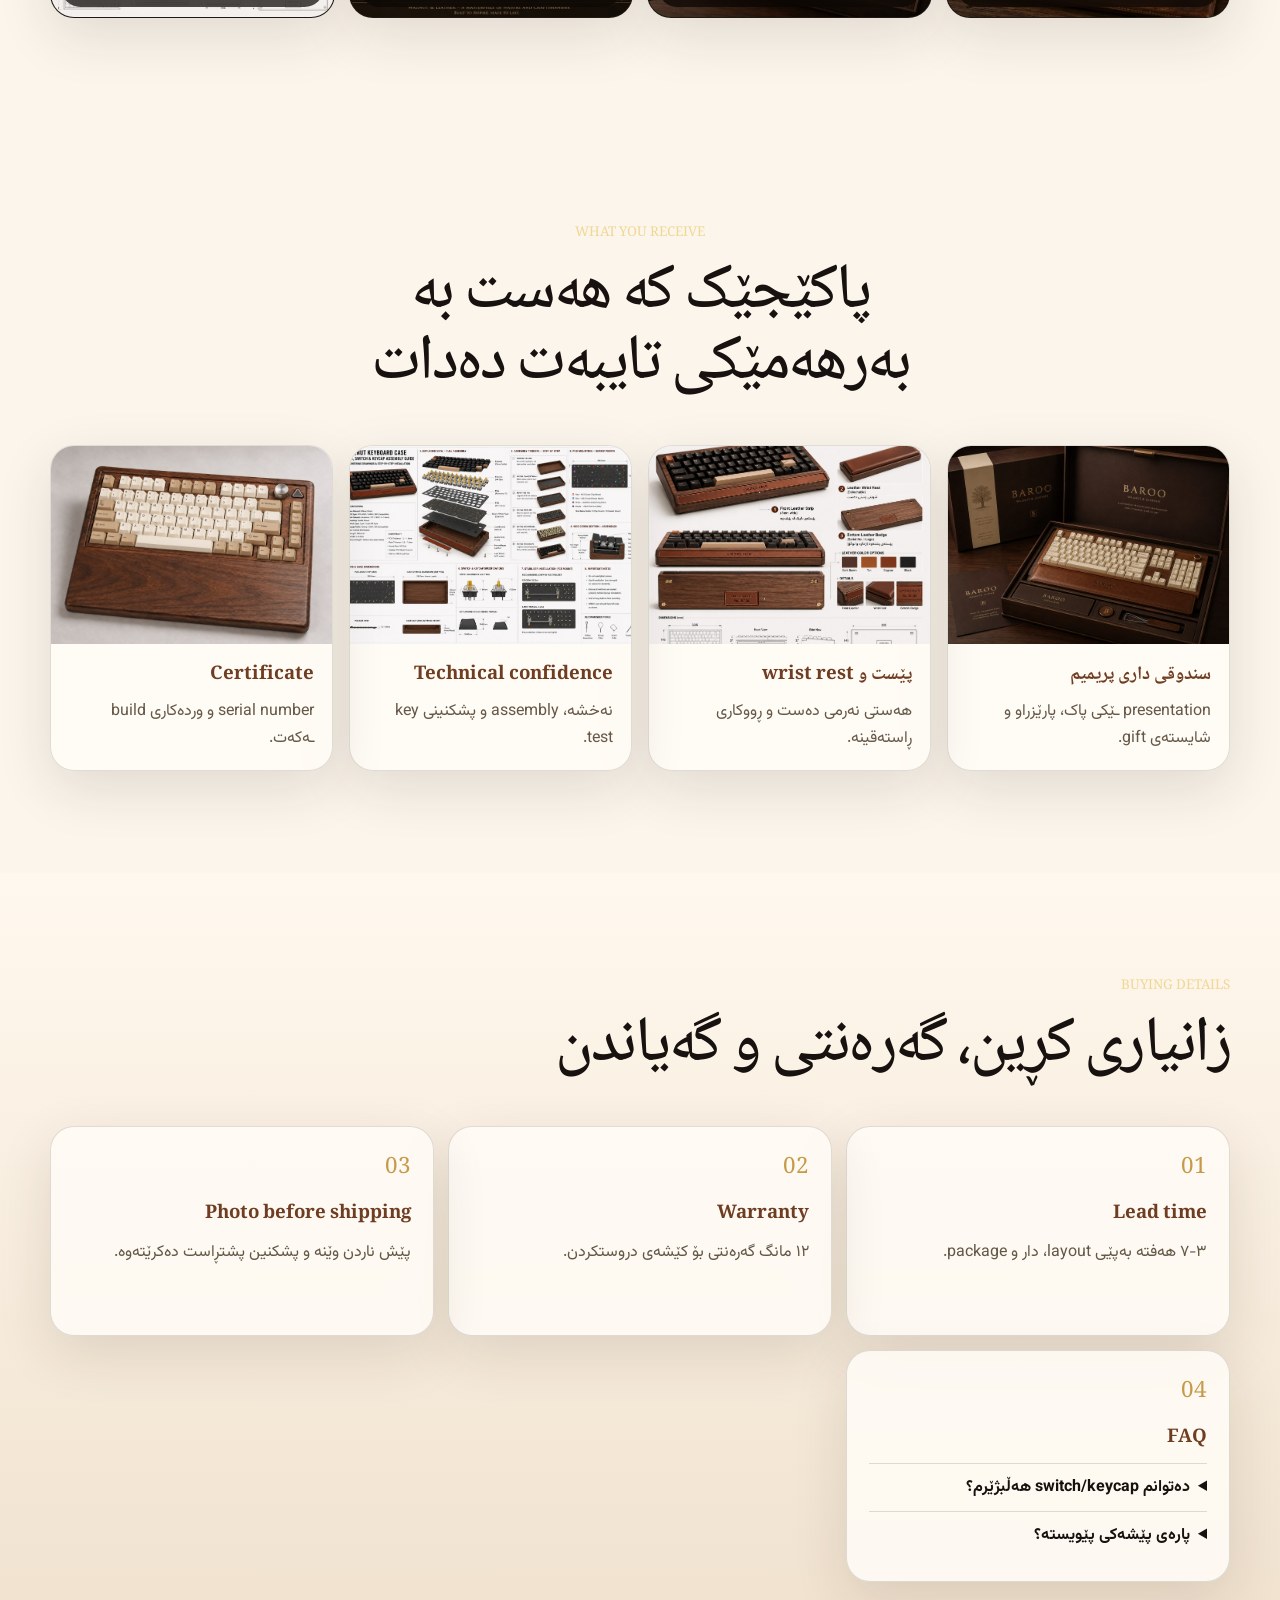
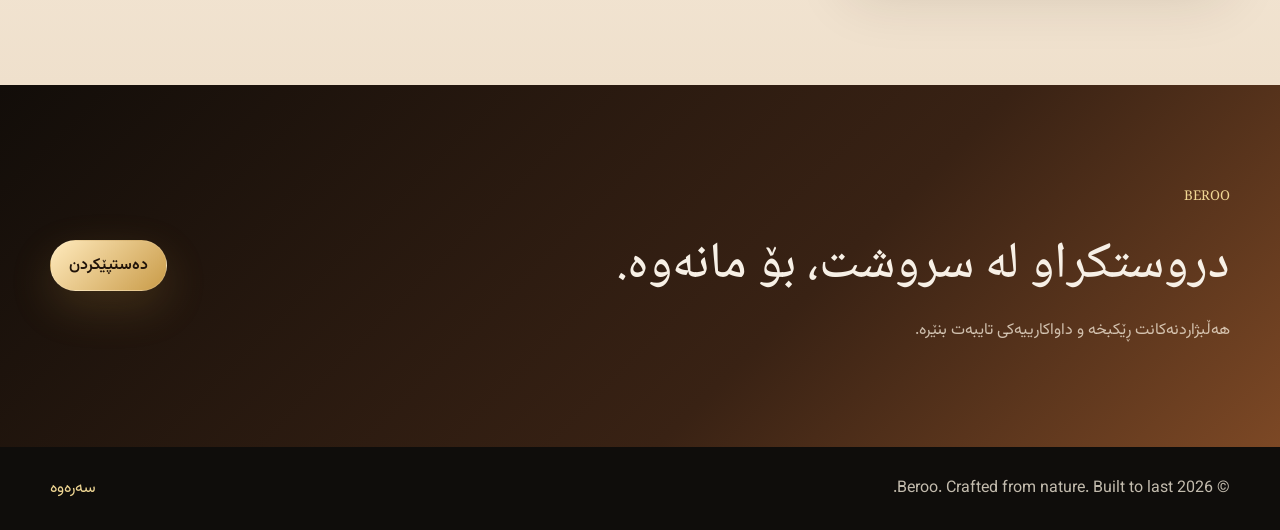
==== commit 2ab804f3: "Redesign Beroo homepage as a luxury product site" ====
--- a/index.html
+++ b/index.html
@@ -3,102 +3,29 @@
   <head>
     <meta charset="utf-8" />
     <meta name="viewport" content="width=device-width, initial-scale=1" />
-    <title>بەروو | Beroo Wooden Mechanical Keyboard</title>
-    <meta
-      name="description"
-      content="بەروو کیبۆردێکی میکانیکی کاردەستی و پریمیمە، دروستکراو لە داری سروشتی، پێستی ڕاستەقینە، Aroma Chamber، PBT keycaps و فینیشی natural oil wax."
-    />
+    <title>بەروو | Beroo Luxury Wooden Mechanical Keyboard</title>
+    <meta name="description" content="بەروو کیبۆردێکی میکانیکی کاردەستی و لوکسە، دروستکراو لە داری سروشتی، پێستی ڕاستەقینە، PBT keycaps و فینیشی natural oil wax." />
     <meta name="theme-color" content="#14100d" />
     <meta property="og:type" content="product" />
-    <meta property="og:title" content="Beroo Wooden Mechanical Keyboard" />
-    <meta property="og:description" content="کیبۆردی میکانیکی کاردەستی لە داری سروشتی، پێستی ڕاستەقینە و Aroma Chamber ـی شاراوە." />
+    <meta property="og:title" content="Beroo Luxury Wooden Mechanical Keyboard" />
+    <meta property="og:description" content="کیبۆردی میکانیکی کاردەستی لە داری سروشتی، پێستی ڕاستەقینە و فینیشی لوکس." />
     <meta property="og:url" content="https://beroo.com/" />
     <meta property="og:image" content="https://beroo.com/assets/optimized/og-preview.jpg" />
-    <meta property="og:image:width" content="1200" />
-    <meta property="og:image:height" content="630" />
     <meta name="twitter:card" content="summary_large_image" />
-    <meta name="twitter:title" content="Beroo Wooden Mechanical Keyboard" />
-    <meta name="twitter:description" content="Crafted from nature. Built to last." />
-    <meta name="twitter:image" content="https://beroo.com/assets/optimized/og-preview.jpg" />
-    <link rel="preconnect" href="https://fonts.googleapis.com" />
-    <link rel="preconnect" href="https://fonts.gstatic.com" crossorigin />
     <link rel="icon" href="assets/favicon.svg" type="image/svg+xml" />
     <link rel="preload" as="image" href="assets/optimized/hero-desktop.jpg" imagesrcset="assets/optimized/hero-mobile.jpg 820w, assets/optimized/hero-desktop.jpg 1402w" />
     <link rel="stylesheet" href="styles.css" />
+    <link rel="stylesheet" href="beroo-luxury.css" />
     <script type="application/ld+json">
       {
         "@context": "https://schema.org",
         "@type": "Product",
-        "name": "Beroo Wooden Mechanical Keyboard",
+        "name": "Beroo Luxury Wooden Mechanical Keyboard",
         "brand": { "@type": "Brand", "name": "Beroo" },
-        "description": "Handcrafted wooden mechanical keyboard with genuine leather wrist rest, PBT keycaps, gasket mount, natural oil wax finish and Beroo Aroma Chamber.",
+        "description": "Handcrafted luxury wooden mechanical keyboard with genuine leather details, PBT keycaps, natural oil wax finish and custom build options.",
         "image": ["https://beroo.com/assets/optimized/hero-desktop.jpg", "https://beroo.com/assets/optimized/img-02-large.jpg"],
-        "material": ["Walnut wood", "Genuine leather", "PBT keycaps", "Brass accents"],
-        "additionalProperty": [
-          { "@type": "PropertyValue", "name": "Mount", "value": "Gasket mount" },
-          { "@type": "PropertyValue", "name": "Layouts", "value": "65%, 75%, TKL, 100%" },
-          { "@type": "PropertyValue", "name": "Switch options", "value": "Premium Linear, Tactile Soft, Silent Linear" },
-          { "@type": "PropertyValue", "name": "Plate options", "value": "FR4, Polycarbonate, Brass" },
-          { "@type": "PropertyValue", "name": "Beroo Scent", "value": "Woody Leather, Amber Leather, Sandalwood Amber, Oud Wood Soft, No Scent" },
-          { "@type": "PropertyValue", "name": "Lead time", "value": "3-7 weeks" },
-          { "@type": "PropertyValue", "name": "Aroma Chamber", "value": "Alcohol-free replaceable oil pad under the leather wrist rest" },
-          { "@type": "PropertyValue", "name": "Certificate", "value": "Certificate of Craftsmanship with serial number and build details" }
-        ],
-        "offers": {
-          "@type": "AggregateOffer",
-          "priceCurrency": "USD",
-          "lowPrice": "420",
-          "highPrice": "1320",
-          "availability": "https://schema.org/PreOrder"
-        }
-      }
-    </script>
-    <script type="application/ld+json">
-      {
-        "@context": "https://schema.org",
-        "@type": "FAQPage",
-        "mainEntity": [
-          {
-            "@type": "Question",
-            "name": "Can I choose switches and keycaps?",
-            "acceptedAnswer": {
-              "@type": "Answer",
-              "text": "Yes. Switches, keycap profile and layout can be configured depending on availability."
-            }
-          },
-          {
-            "@type": "Question",
-            "name": "How does the Beroo Aroma Chamber work?",
-            "acceptedAnswer": {
-              "@type": "Answer",
-              "text": "A small alcohol-free replaceable oil pad is placed in a hidden chamber under the leather wrist rest."
-            }
-          },
-          {
-            "@type": "Question",
-            "name": "Can I choose a Beroo Scent profile?",
-            "acceptedAnswer": {
-              "@type": "Answer",
-              "text": "Yes. Available scent profiles include Woody Leather, Amber Leather, Sandalwood Amber, Oud Wood Soft and No Scent."
-            }
-          },
-          {
-            "@type": "Question",
-            "name": "How does the custom order deposit work?",
-            "acceptedAnswer": {
-              "@type": "Answer",
-              "text": "After the design is confirmed, a deposit reserves the build slot in the production queue."
-            }
-          },
-          {
-            "@type": "Question",
-            "name": "What is the typical lead time?",
-            "acceptedAnswer": {
-              "@type": "Answer",
-              "text": "Custom builds usually take 3 to 7 weeks depending on layout, wood type and selected options."
-            }
-          }
-        ]
+        "material": ["Natural wood", "Genuine leather", "PBT keycaps", "Brass accents"],
+        "offers": { "@type": "AggregateOffer", "priceCurrency": "USD", "lowPrice": "420", "highPrice": "1480", "availability": "https://schema.org/PreOrder" }
       }
     </script>
   </head>
@@ -110,971 +37,142 @@
       <nav class="nav-shell" aria-label="سەرەکی">
         <a class="brand-mark" href="#top" aria-label="Beroo home">
           <span class="brand-tree" aria-hidden="true"></span>
-          <span>
-            <strong>BEROO</strong>
-            <small>Walnut & Leather</small>
-          </span>
+          <span><strong>BEROO</strong><small>Luxury Walnut & Leather</small></span>
         </a>
-
-        <button class="nav-menu-button" type="button" aria-expanded="false" aria-controls="siteMenu" aria-label="کردنەوەی menu">
-          <span></span>
-          <span></span>
-          <span></span>
-        </button>
-
+        <button class="nav-menu-button" type="button" aria-expanded="false" aria-controls="siteMenu" aria-label="کردنەوەی menu"><span></span><span></span><span></span></button>
         <div class="site-menu" id="siteMenu">
           <a href="#craft">کوالێتی</a>
-          <a href="#materials">دارەکان</a>
-          <a href="#models">مۆدێلەکان</a>
-          <a href="#process">پرۆسە</a>
-          <a href="#sound">دەنگ</a>
+          <a href="#materials">دار</a>
+          <a href="#models">مۆدێل</a>
+          <a href="#order">Configurator</a>
           <a href="#gallery">گەلەری</a>
-          <a href="#specs">تایبەتمەندی</a>
           <a href="#faq">FAQ</a>
           <a href="#order" class="nav-cta">داواکاری</a>
         </div>
       </nav>
     </header>
 
-    <a class="sticky-whatsapp" id="stickyWhatsapp" href="https://wa.me/9647514705065?text=%D8%B3%D9%84%D8%A7%D9%85%20%D8%B9%D9%84%D9%8A%D9%83%D9%85" target="_blank" rel="noopener noreferrer">
-      WhatsApp
-    </a>
+    <a class="sticky-whatsapp" id="stickyWhatsapp" href="https://wa.me/9647514705065" target="_blank" rel="noopener noreferrer">WhatsApp</a>
 
     <main id="main">
-      <section class="hero" aria-label="Beroo wooden keyboard">
-        <div class="hero-copy">
+      <section class="hero" aria-label="Beroo luxury wooden keyboard">
+        <div class="hero-copy reveal visible">
           <p class="eyebrow">Crafted from nature. Built to last.</p>
           <h1>بەروو</h1>
-          <p class="hero-lead">
-            کیبۆردێکی میکانیکی کاردەستی لە داری گوێزی سروشتی و پێستی ڕاستەقینە،
-            بۆ ئەوانەی جوانی، هەست و ماندگاری لە یەک پارچەدا دەوێت.
-          </p>
+          <p class="hero-lead">کیبۆردێکی میکانیکی کاردەستی، لوکس و کۆمەڵە وردەکارییەکی پریمیم: داری سروشتی، پێستی ڕاستەقینە، PBT keycaps، brass detail و فینیشی natural oil wax.</p>
           <div class="hero-actions">
             <a class="btn primary" href="#order">داواکاری تایبەت بنێرە</a>
-            <a class="btn ghost" href="#gallery">بینینی کارەکان</a>
+            <a class="btn ghost" href="#gallery">بینینی گەلەری</a>
           </div>
         </div>
-
-        <div class="hero-strip" aria-label="هەڵبژاردەکان">
-          <span>Solid Walnut</span>
-          <span>Genuine Leather</span>
-          <span>Cream PBT</span>
-          <span>Natural Oil Wax</span>
-        </div>
-
-        <div class="hero-spec-card reveal" aria-label="خێرا تایبەتمەندی">
+        <div class="hero-strip" aria-label="هەڵبژاردەکان"><span>Solid Walnut</span><span>Genuine Leather</span><span>PBT Keycaps</span><span>Limited Serial</span></div>
+        <div class="hero-spec-card reveal visible" aria-label="Signature specifications">
           <p>Signature Build</p>
-          <dl>
-            <div><dt>Mount</dt><dd>Gasket</dd></div>
-            <div><dt>Finish</dt><dd>Oil Wax</dd></div>
-            <div><dt>Layout</dt><dd>65 / 75 / TKL / 100</dd></div>
-          </dl>
+          <dl><div><dt>Mount</dt><dd>Gasket</dd></div><div><dt>Finish</dt><dd>Oil Wax</dd></div><div><dt>Lead Time</dt><dd>3-7 weeks</dd></div></dl>
         </div>
       </section>
 
       <section class="trust-row" aria-label="خاڵە سەرەکییەکان">
-        <div>
-          <strong>١ دانە = ١ چیرۆک</strong>
-          <span>هەر هێڵی دار تایبەتی خۆی هەیە.</span>
-        </div>
-        <div>
-          <strong>ساڵانە جوانتر</strong>
-          <span>دار و پێست بە کاتدا patina ـی خۆیان دەگرن.</span>
-        </div>
-        <div>
-          <strong>دروستکراو بۆ کار</strong>
-          <span>گاسکێت ماونت، PBT و فینیشی پارێزراو.</span>
-        </div>
-      </section>
-
-      <section class="trust-proof" aria-label="Beroo trust proof">
-        <div><strong>Limited batch handmade</strong><span>Crafted slowly</span></div>
-        <div><strong>Photo before shipping</strong><span>Confirmed finish</span></div>
-        <div><strong>12-month warranty</strong><span>Craftsmanship covered</span></div>
+        <div><strong>یەک دانە = یەک چیرۆک</strong><span>grain ـی هەر پارچە دار تایبەتی خۆی هەیە.</span></div>
+        <div><strong>لوکس بەبێ زیادەڕۆیی</strong><span>ماددەی ڕاستەقینە، فینیشی پاک و design ـی ئارام.</span></div>
+        <div><strong>دروستکراو بۆ کار</strong><span>typing feel، sound profile و durability لە یەک package.</span></div>
       </section>
 
       <section class="batch-strip" aria-label="Limited build slots">
         <p class="eyebrow">Limited Build Slots</p>
-        <strong>Current batch availability is confirmed before deposit.</strong>
-        <span>Handmade slots are updated manually so the number shown to you is real.</span>
-        <button class="btn primary" type="button" id="batchStripCta">Request a slot</button>
+        <strong>هەر batch بە دەست دروست دەکرێت و پێش deposit پشتڕاست دەکرێتەوە.</strong>
+        <span>Custom build بۆ ئەوانەی شتێکی جیاواز و ماندگار دەوێت.</span>
+        <a class="btn primary" href="#order">Request a slot</a>
       </section>
 
       <section class="section intro-band" id="craft">
-        <div class="section-heading">
-          <p class="eyebrow">The Object</p>
-          <h2>کاتێک ئامرازێکی ڕۆژانە دەبێتە پارچەیەکی کاردەستی</h2>
-        </div>
+        <div class="section-heading"><p class="eyebrow">The Object</p><h2>کاتێک کیبۆرد دەبێتە پارچەیەکی کاردەستی</h2></div>
         <div class="intro-grid">
-          <figure class="media-wide reveal">
-            <img src="assets/optimized/img-02-large.jpg" alt="پاکێجی پریمیمی کیبۆردی بەروو لە سندوقی دار" loading="lazy" decoding="async" width="1024" height="768" />
-          </figure>
+          <figure class="media-wide reveal"><img src="assets/optimized/img-02-large.jpg" alt="پاکێجی پریمیمی بەروو" loading="lazy" decoding="async" width="1024" height="768" /></figure>
           <div class="story-copy reveal">
-            <p>
-              بەروو تەنیا کیبۆرد نییە؛ کەیسەکە لە داری سروشتی دروستکراوە، شوێنی
-              دەستەکە پێستی ڕاستەقینەیە، و وردەکارییەکان بۆ ئەوە دانراون کە
-              بەرهەمەکە لە ڕۆژی یەکەم جوان بێت و دوای ساڵانیش زیندووتر ببێت.
-            </p>
-            <dl class="spec-list compact">
-              <div><dt>Body</dt><dd>Solid Natural Walnut Wood</dd></div>
-              <div><dt>Wrist Rest</dt><dd>Genuine Leather</dd></div>
-              <div><dt>Keycaps</dt><dd>Cream PBT, Cherry Profile</dd></div>
-              <div><dt>Finish</dt><dd>Satin Natural Oil Wax</dd></div>
-            </dl>
+            <p>بەروو تەنیا ئامرازێکی نووسین نییە؛ بەرهەمێکە بۆ desk ـێکی لوکس، بۆ work setup ـێکی تایبەت و بۆ ئەو کەسانەی هەست و ماددەی ڕاستەقینە دەناسن.</p>
+            <dl class="spec-list compact"><div><dt>Body</dt><dd>Solid Natural Wood</dd></div><div><dt>Wrist Rest</dt><dd>Genuine Leather</dd></div><div><dt>Keycaps</dt><dd>Cream / Black PBT</dd></div><div><dt>Finish</dt><dd>Satin Natural Oil Wax</dd></div></dl>
           </div>
         </div>
       </section>
 
       <section class="section material-lab" id="materials">
-        <div class="section-heading center">
-          <p class="eyebrow">Material Lab</p>
-          <h2>دارەکە هەست و کەسایەتیی کیبۆردەکە دەگۆڕێت</h2>
-        </div>
-
-        <div class="lab-layout">
-          <div class="wood-tabs reveal" role="tablist" aria-label="هەڵبژاردنی دار">
-            <button class="wood-tab active" type="button" data-wood="walnut" role="tab" aria-selected="true">
-              <span class="swatch walnut"></span>
-              <strong>Walnut / گوێز</strong>
-              <small>تۆخ، قووڵ، پریمیم</small>
-            </button>
-            <button class="wood-tab" type="button" data-wood="cherry" role="tab" aria-selected="false">
-              <span class="swatch cherry"></span>
-              <strong>Cherry / چێری</strong>
-              <small>گەرم، کلاسیک، زیندوو</small>
-            </button>
-            <button class="wood-tab" type="button" data-wood="beech" role="tab" aria-selected="false">
-              <span class="swatch beech"></span>
-              <strong>Beech / زان</strong>
-              <small>ڕوون، پاک، مینیمال</small>
-            </button>
-            <button class="wood-tab" type="button" data-wood="oak" role="tab" aria-selected="false">
-              <span class="swatch oak"></span>
-              <strong>Oak / White Oak</strong>
-              <small>هێزدار، grain ـی دیار</small>
-            </button>
-          </div>
-
-          <article class="wood-stage reveal" id="woodStage">
-            <img id="woodStageImage" src="assets/optimized/img-39-large.jpg" alt="بەراوردی جۆرەکانی دار" loading="lazy" decoding="async" width="1024" height="768" />
-            <div class="wood-stage-copy">
-              <p class="eyebrow" id="woodStageKicker">Black Walnut</p>
-              <h3 id="woodStageTitle">قووڵ، ئارام و پڕ لە کەسایەتی</h3>
-              <p id="woodStageText">
-                گوێز باشترین هەڵبژاردنە بۆ ئەو کەسانەی ڕەنگی تۆخ، هێڵی دارێکی
-                قووڵ و هەستی پریمیم دەوێت.
-              </p>
-              <div class="wood-metrics" id="woodMetrics"></div>
-            </div>
-          </article>
+        <div class="section-heading center"><p class="eyebrow">Material Lab</p><h2>دارەکە هەست و کەسایەتی دەگۆڕێت</h2></div>
+        <div class="product-grid">
+          <article class="product-card reveal"><img src="assets/optimized/img-07-large.jpg" alt="Walnut Beroo" loading="lazy" /><div class="product-copy"><p>Walnut / گوێز</p><h3>قووڵ، ئارام و پڕ لە کەسایەتی</h3><span>بۆ signature luxury desk setup.</span></div></article>
+          <article class="product-card reveal"><img src="assets/optimized/img-36-large.jpg" alt="Cherry Beroo" loading="lazy" /><div class="product-copy"><p>Cherry / چێری</p><h3>گەرم، کلاسیک و زیندوو</h3><span>بە کاتدا ڕەنگی قووڵتر دەگرێت.</span></div></article>
+          <article class="product-card reveal"><img src="assets/optimized/img-34-large.jpg" alt="Oak Beroo" loading="lazy" /><div class="product-copy"><p>White Oak</p><h3>هێزدار، دیار و جیاواز</h3><span>grain ـی بەهێز بۆ کەسایەتی زیاتر.</span></div></article>
         </div>
       </section>
 
       <section class="section product-band" id="models">
-        <div class="section-heading center">
-          <p class="eyebrow">Signature Lines</p>
-          <h2>مۆدێلەکان بۆ شێوازی کارکردنی جیاواز</h2>
-        </div>
-
+        <div class="section-heading center"><p class="eyebrow">Signature Lines</p><h2>مۆدێلەکان بۆ شێوازی کارکردنی جیاواز</h2></div>
         <div class="product-grid">
-          <article class="product-card reveal">
-            <img src="assets/optimized/img-33-large.jpg" alt="World Keyboard Signature 65 لە داری گوێز" loading="lazy" decoding="async" width="1024" height="800" />
-            <div class="product-copy">
-              <p>Signature 65</p>
-              <h3>کیبۆردی کۆمپاکت بۆ نووسینی ڕۆژانە</h3>
-              <span>Walnut body · brass accent · limited detail</span>
-              <button type="button" class="text-action" data-pick-layout="65%">هەڵبژاردنی ئەم شێوازە</button>
-            </div>
-          </article>
-          <article class="product-card reveal">
-            <img src="assets/optimized/img-36-large.jpg" alt="Heritage 75 لە داری چێری" loading="lazy" decoding="async" width="1024" height="800" />
-            <div class="product-copy">
-              <p>Heritage 75</p>
-              <h3>هاوسەنگی نێوان قەبارە و فەرمانەکان</h3>
-              <span>Cherry wood · brass knob · function row</span>
-              <button type="button" class="text-action" data-pick-layout="75%">هەڵبژاردنی ئەم شێوازە</button>
-            </div>
-          </article>
-          <article class="product-card reveal">
-            <img src="assets/optimized/img-04-large.jpg" alt="Full size wooden mechanical keyboard بە leather wrist rest" loading="lazy" decoding="async" width="1024" height="800" />
-            <div class="product-copy">
-              <p>Full Size</p>
-              <h3>ڕیزبەندی تەواو بۆ کار و ژمارەنووسی</h3>
-              <span>100% layout · detachable leather rest · premium box</span>
-              <button type="button" class="text-action" data-pick-layout="100%">هەڵبژاردنی ئەم شێوازە</button>
-            </div>
-          </article>
-        </div>
-
-        <div class="compare-panel reveal">
-          <div>
-            <p class="eyebrow">Layout Decision</p>
-            <h3>کام قەبارە بۆ تۆ باشترە؟</h3>
-          </div>
-          <div class="compare-grid">
-            <article><strong>65%</strong><span>کۆمپاکت، جوان بۆ میزە بچووکەکان.</span></article>
-            <article><strong>75%</strong><span>فەرمانە زۆرتر، هێشتا قەبارەی پاک.</span></article>
-            <article><strong>TKL</strong><span>هەستی کلاسیک بەبێ numpad.</span></article>
-            <article><strong>100%</strong><span>بۆ ژمارەنووسی و کاری تەواو.</span></article>
-          </div>
+          <article class="product-card reveal"><img src="assets/optimized/img-33-large.jpg" alt="Signature 65" loading="lazy" /><div class="product-copy"><p>Signature 65</p><h3>کۆمپاکت، پاک و پریمیم</h3><span>Best for small desks and focused writing.</span></div></article>
+          <article class="product-card reveal"><img src="assets/optimized/img-36-large.jpg" alt="Heritage 75" loading="lazy" /><div class="product-copy"><p>Heritage 75</p><h3>هاوسەنگی نێوان قەبارە و فەرمان</h3><span>Function row with elegant footprint.</span></div></article>
+          <article class="product-card reveal"><img src="assets/optimized/img-04-large.jpg" alt="Full size" loading="lazy" /><div class="product-copy"><p>Executive 100</p><h3>قەبارەی تەواو بۆ کار و ژمارەنووسی</h3><span>Complete layout for office and studio work.</span></div></article>
         </div>
       </section>
 
-      <section class="section process-band" id="process">
-        <div class="section-heading">
-          <p class="eyebrow">From Board To Heirloom</p>
-          <h2>پرۆسەی دروستکردن بە وردی</h2>
-        </div>
-
+      <section class="section process-band">
+        <div class="section-heading"><p class="eyebrow">Process</p><h2>لە پارچە دارەوە تا بەرهەمێکی heirloom</h2></div>
         <div class="process-grid">
-          <article class="process-step reveal">
-            <span>01</span>
-            <h3>هەڵبژاردنی دار</h3>
-            <p>پارچە دارەکان بەپێی grain، قووڵی ڕەنگ و جێگیری هەڵدەبژێردرێن.</p>
-          </article>
-          <article class="process-step reveal">
-            <span>02</span>
-            <h3>ماشینکاری و rabbet</h3>
-            <p>کەیس، rail، USB-C cutout و شوێنی screw لەسەر نەخشەی ورد ئامادە دەکرێن.</p>
-          </article>
-          <article class="process-step reveal">
-            <span>03</span>
-            <h3>پێست و فینیش</h3>
-            <p>پێستەکە بە دەست دادەنرێت و دارەکە بە natural oil wax پارێزراو دەکرێت.</p>
-          </article>
-          <article class="process-step reveal">
-            <span>04</span>
-            <h3>کۆتایی و پشکنین</h3>
-            <p>هەموو کلیل، هاوسەنگی، دەنگ و وردەکارییەکان پێش پاکێجکردن تاقی دەکرێنەوە.</p>
-          </article>
-        </div>
-      </section>
-
-      <section class="section sound-band" id="sound">
-        <div class="section-heading center">
-          <p class="eyebrow">Hear the Feel</p>
-          <h2>گوێ لە دەنگی بەروو بگرە</h2>
-          <p>سێ نمونەی دەنگ بۆ هەستکردن بە sound profile ـەکان. دەنگی کۆتایی بە دار، switch، plate و desk دەگۆڕێت.</p>
-        </div>
-
-        <div class="sound-grid">
-          <button class="sound-card reveal" type="button" data-sound-profile="warm">
-            <span>01</span>
-            <strong>Warm & deep</strong>
-            <small>rounded, full, soft resonance</small>
-          </button>
-          <button class="sound-card reveal" type="button" data-sound-profile="muted">
-            <span>02</span>
-            <strong>Soft muted</strong>
-            <small>calm desk sound, less sharpness</small>
-          </button>
-          <button class="sound-card reveal" type="button" data-sound-profile="clack">
-            <span>03</span>
-            <strong>Clean clack</strong>
-            <small>clear attack, brighter response</small>
-          </button>
+          <article class="process-step reveal"><span>01</span><h3>هەڵبژاردنی دار</h3><p>grain، ڕەنگ و جێگیری پارچەکان پشکنین دەکرێن.</p></article>
+          <article class="process-step reveal"><span>02</span><h3>ماشینکاری ورد</h3><p>case، rail، USB-C و screw location بە پلان دروست دەکرێن.</p></article>
+          <article class="process-step reveal"><span>03</span><h3>Leather & Finish</h3><p>پێست و oil wax finish بە دەست و بە وردی جێبەجێ دەکرێن.</p></article>
+          <article class="process-step reveal"><span>04</span><h3>QC & Photo</h3><p>پێش ناردن key test، sound check و photo confirmation.</p></article>
         </div>
       </section>
 
       <section class="section configurator-band" id="order">
-        <div class="section-heading">
-          <p class="eyebrow">Build Request</p>
-          <h2>داواکارییەکەت ڕێکبخە</h2>
-        </div>
-
+        <div class="section-heading"><p class="eyebrow">Build Request</p><h2>داواکارییەکەت بە شێوەی لوکس ڕێکبخە</h2></div>
         <div class="config-layout">
-          <form class="configurator reveal" id="orderForm" name="beroo-order" method="POST" data-netlify="true" netlify-honeypot="bot-field">
-            <input type="hidden" name="form-name" value="beroo-order" />
-            <label class="hidden-field">
-              Do not fill this field
-              <input name="bot-field" tabindex="-1" autocomplete="off" />
-            </label>
-
-            <div class="builder-progress" role="tablist" aria-label="Configurator steps">
-              <button class="builder-step-tab active" type="button" role="tab" aria-selected="true" data-step-target="1">1. Wood & Layout</button>
-              <button class="builder-step-tab" type="button" role="tab" aria-selected="false" data-step-target="2">2. Typing Feel</button>
-              <button class="builder-step-tab" type="button" role="tab" aria-selected="false" data-step-target="3">3. Leather & Scent</button>
-              <button class="builder-step-tab" type="button" role="tab" aria-selected="false" data-step-target="4">4. Extras & Contact</button>
-            </div>
-
-            <div class="builder-step active" data-builder-step="1" role="tabpanel">
-            <fieldset>
-              <legend>جۆری دار</legend>
-              <label class="option">
-                <input type="radio" name="wood" value="Walnut / گوێز" checked />
-                <span class="swatch walnut"></span>
-                <span>گوێز</span>
-              </label>
-              <label class="option">
-                <input type="radio" name="wood" value="Cherry / چێری" />
-                <span class="swatch cherry"></span>
-                <span>چێری</span>
-              </label>
-              <label class="option">
-                <input type="radio" name="wood" value="Beech / زان" />
-                <span class="swatch beech"></span>
-                <span>زان</span>
-              </label>
-              <label class="option">
-                <input type="radio" name="wood" value="Oak / White Oak" />
-                <span class="swatch oak"></span>
-                <span>White Oak</span>
-              </label>
-            </fieldset>
-
-            <fieldset>
-              <legend>قەبارە / Layout</legend>
-              <label class="option">
-                <input type="radio" name="layout" value="65%" checked />
-                <span>65%</span>
-              </label>
-              <label class="option">
-                <input type="radio" name="layout" value="75%" />
-                <span>75%</span>
-              </label>
-              <label class="option">
-                <input type="radio" name="layout" value="TKL" />
-                <span>TKL</span>
-              </label>
-              <label class="option">
-                <input type="radio" name="layout" value="100%" />
-                <span>100%</span>
-              </label>
-            </fieldset>
-            </div>
-
-            <div class="builder-step" data-builder-step="2" role="tabpanel" hidden>
-
-            <fieldset>
-              <legend>Switch type</legend>
-              <label class="option">
-                <input type="radio" name="switchType" value="Premium Linear" checked />
-                <span>Premium Linear</span>
-              </label>
-              <label class="option">
-                <input type="radio" name="switchType" value="Tactile Soft" />
-                <span>Tactile Soft</span>
-              </label>
-              <label class="option">
-                <input type="radio" name="switchType" value="Silent Linear" />
-                <span>Silent Linear</span>
-              </label>
-            </fieldset>
-
-            <fieldset>
-              <legend>Keycap color</legend>
-              <label class="option">
-                <input type="radio" name="keycapColor" value="Cream PBT" checked />
-                <span class="swatch keycap-cream"></span>
-                <span>Cream PBT</span>
-              </label>
-              <label class="option">
-                <input type="radio" name="keycapColor" value="Black PBT" />
-                <span class="swatch keycap-black"></span>
-                <span>Black PBT</span>
-              </label>
-              <label class="option">
-                <input type="radio" name="keycapColor" value="Coffee & Cream" />
-                <span class="swatch keycap-coffee"></span>
-                <span>Coffee & Cream</span>
-              </label>
-            </fieldset>
-
-            <fieldset>
-              <legend>Plate material</legend>
-              <label class="option">
-                <input type="radio" name="plateMaterial" value="FR4" checked />
-                <span>FR4</span>
-              </label>
-              <label class="option">
-                <input type="radio" name="plateMaterial" value="Polycarbonate" />
-                <span>Polycarbonate</span>
-              </label>
-              <label class="option">
-                <input type="radio" name="plateMaterial" value="Brass" />
-                <span>Brass</span>
-              </label>
-            </fieldset>
-
-            <fieldset>
-              <legend>Sound profile</legend>
-              <label class="option">
-                <input type="radio" name="soundProfile" value="Warm & deep" checked />
-                <span>Warm & deep</span>
-              </label>
-              <label class="option">
-                <input type="radio" name="soundProfile" value="Soft muted" />
-                <span>Soft muted</span>
-              </label>
-              <label class="option">
-                <input type="radio" name="soundProfile" value="Clean clack" />
-                <span>Clean clack</span>
-              </label>
-            </fieldset>
-            </div>
-
-            <div class="builder-step" data-builder-step="3" role="tabpanel" hidden>
-            <fieldset>
-              <legend>ڕەنگی پێست</legend>
-              <label class="option">
-                <input type="radio" name="leather" value="Dark Brown" checked />
-                <span class="swatch leather-dark"></span>
-                <span>قاوەیی تۆخ</span>
-              </label>
-              <label class="option">
-                <input type="radio" name="leather" value="Tan" />
-                <span class="swatch leather-tan"></span>
-                <span>Tan</span>
-              </label>
-              <label class="option">
-                <input type="radio" name="leather" value="Cognac" />
-                <span class="swatch leather-cognac"></span>
-                <span>Cognac</span>
-              </label>
-              <label class="option">
-                <input type="radio" name="leather" value="Black" />
-                <span class="swatch leather-black"></span>
-                <span>ڕەش</span>
-              </label>
-            </fieldset>
-
-            <fieldset>
-              <legend>Beroo Scent</legend>
-              <label class="option">
-                <input type="radio" name="scentProfile" value="Woody Leather" checked />
-                <span>Woody Leather</span>
-              </label>
-              <label class="option">
-                <input type="radio" name="scentProfile" value="Amber Leather" />
-                <span>Amber Leather</span>
-              </label>
-              <label class="option">
-                <input type="radio" name="scentProfile" value="Sandalwood Amber" />
-                <span>Sandalwood Amber</span>
-              </label>
-              <label class="option">
-                <input type="radio" name="scentProfile" value="Oud Wood Soft" />
-                <span>Oud Wood Soft</span>
-              </label>
-              <label class="option">
-                <input type="radio" name="scentProfile" value="No Scent" />
-                <span>No Scent</span>
-              </label>
-            </fieldset>
-            <p class="scent-note">
-              ئەگەر هەستەوەری بۆ بۆن یان زەیت هەیە، No Scent هەڵبژێرە. Alcohol-free scent pad، replaceable ـە و ڕاستەوخۆ لەسەر دار یان electronics دانانرێت.
-            </p>
-            </div>
-
-            <div class="builder-step" data-builder-step="4" role="tabpanel" hidden>
-
-            <fieldset>
-              <legend>زیادکراوەکان</legend>
-              <label class="check-option">
-                <input type="checkbox" name="extras" value="Premium wooden box" checked />
-                <span>سندوقی داری پریمیم</span>
-              </label>
-              <label class="check-option">
-                <input type="checkbox" name="extras" value="Detachable leather wrist rest" checked />
-                <span>شوێنی دەستی پێستی جیاکراوە</span>
-              </label>
-              <label class="check-option">
-                <input type="checkbox" name="extras" value="Personal serial badge" />
-                <span>پلاکەی ژمارەی تایبەت</span>
-              </label>
-              <label class="check-option">
-                <input type="checkbox" name="extras" value="Brass bottom plate" />
-                <span>پلەیتی برنجی خوارەوە</span>
-              </label>
-              <label class="check-option">
-                <input type="checkbox" name="extras" value="Hot-swappable PCB" checked />
-                <span>PCB ـی hot-swappable</span>
-              </label>
-              <label class="check-option">
-                <input type="checkbox" name="extras" value="Beroo Aroma Chamber" checked />
-                <span>Beroo Aroma Chamber ـی شاراوە</span>
-              </label>
-              <label class="check-option">
-                <input type="checkbox" name="extras" value="Gift / Collector Finish" />
-                <span>Gift / Collector Finish</span>
-                <small>engraved card · premium wrapping · serial message · no price note</small>
-              </label>
-            </fieldset>
-
-            <aside class="after-request">
-              <h3>After your request</h3>
-              <ol>
-                <li>We review your build.</li>
-                <li>We confirm wood, layout and details.</li>
-                <li>You receive photo/design confirmation.</li>
-                <li>Deposit reserves your build slot.</li>
-                <li>Production starts.</li>
-              </ol>
-            </aside>
-
-            <div class="buyer-fields">
-              <label>
-                ناو
-                <input name="name" id="buyerName" type="text" autocomplete="name" placeholder="ناوت بنووسە" required aria-describedby="nameError" />
-                <span id="nameError" class="field-error" role="alert" aria-live="assertive" hidden></span>
-              </label>
-              <label>
-                ئیمەیڵ یان ژمارە
-                <input name="contact" id="buyerContact" type="text" autocomplete="off" inputmode="text" placeholder="بۆ وەڵامدانەوە" required aria-describedby="contactError" />
-                <small>ئیمەیڵ یان ژمارەی WhatsApp بنووسە.</small>
-                <span id="contactError" class="field-error" role="alert" aria-live="assertive" hidden></span>
-              </label>
-              <label>
-                تێبینی (optional)
-                <textarea name="note" rows="4" placeholder="ڕەنگ، logo، ژمارەی limited edition..."></textarea>
-              </label>
-            </div>
-
-            <div class="form-actions">
-              <button class="btn primary" type="submit">داواکاری تایبەت بنێرە</button>
-              <a class="btn quiet" href="#" id="emailOrder">ناردن بە ئیمەیڵ</a>
-              <button class="btn quiet" type="button" id="copyOrder">کۆپی وردەکاری</button>
-              <button class="btn quiet" type="button" id="saveBuild">پاشەکەوتکردنی هەڵبژاردن</button>
-              <button class="btn quiet" type="button" id="clearBuild">سڕینەوەی هەڵبژاردن</button>
-            </div>
-            <p class="handoff-note">وردەکارییەکانی داواکارییەکەت بە WhatsApp یان ئیمەیڵ ئامادە دەکرێن، و تیمی بەروو پەیوەندیت پێوە دەکات بۆ پشتڕاستکردنەوەی دیزاین.</p>
+          <form class="configurator reveal" id="orderForm">
+            <fieldset><legend>جۆری دار</legend><label class="option"><input type="radio" name="wood" value="walnut" checked /><span class="swatch walnut"></span><span>Walnut / گوێز</span></label><label class="option"><input type="radio" name="wood" value="cherry" /><span class="swatch cherry"></span><span>Cherry / چێری</span></label><label class="option"><input type="radio" name="wood" value="oak" /><span class="swatch oak"></span><span>White Oak</span></label><label class="option"><input type="radio" name="wood" value="beech" /><span class="swatch beech"></span><span>Beech / زان</span></label></fieldset>
+            <fieldset><legend>Layout</legend><label class="option"><input type="radio" name="layout" value="65%" checked /><span>65%</span></label><label class="option"><input type="radio" name="layout" value="75%" /><span>75%</span></label><label class="option"><input type="radio" name="layout" value="TKL" /><span>TKL</span></label><label class="option"><input type="radio" name="layout" value="100%" /><span>100%</span></label></fieldset>
+            <fieldset><legend>Finish Package</legend><label class="check-option"><input type="radio" name="finish" value="signature" checked /><span>Signature Build</span><small>Wood body · leather detail · PBT keycaps</small></label><label class="check-option"><input type="radio" name="finish" value="collector" /><span>Collector Finish</span><small>serial badge · premium wrapping · certificate</small></label><label class="check-option"><input type="radio" name="finish" value="executive" /><span>Executive Gift Set</span><small>wooden box · certificate · premium presentation</small></label></fieldset>
+            <div class="buyer-fields"><label>ناو<input name="name" type="text" autocomplete="name" placeholder="ناوت بنووسە" required /></label><label>ئیمەیڵ یان WhatsApp<input name="contact" type="text" autocomplete="off" placeholder="بۆ وەڵامدانەوە" required /></label><label>تێبینی<textarea name="note" rows="4" placeholder="ڕەنگ، logo، ژمارەی limited edition..."></textarea></label></div>
+            <div class="form-actions"><button class="btn primary" type="submit">داواکاری تایبەت بنێرە</button><button class="btn quiet" type="button" id="copyOrder">کۆپی وردەکاری</button></div>
             <p class="form-status" id="formStatus" role="status" aria-live="polite"></p>
-            </div>
-
-            <div class="builder-controls">
-              <button class="btn quiet" type="button" id="builderPrev">هەنگاوی پێشوو</button>
-              <button class="btn primary" type="button" id="builderNext">هەنگاوی دواتر</button>
-            </div>
           </form>
-
-          <aside class="order-summary reveal" aria-label="پوختەی داواکاری">
-            <img id="summaryImage" src="assets/optimized/img-07-large.jpg" alt="پێشبینی کیبۆردی هەڵبژێردراو" loading="lazy" decoding="async" width="512" height="640" />
-            <div>
-              <p class="eyebrow">Your Beroo</p>
-              <h3 id="summaryTitle">Walnut 65% Signature</h3>
-              <div class="summary-badges" id="summaryBadges" aria-hidden="false"></div>
-              <ul id="summaryList"></ul>
-              <div class="estimate-box">
-                <span>Estimated starting range</span>
-                <strong id="priceEstimate">$420 - $520</strong>
-                <small id="leadEstimate">Lead time: 3-5 weeks</small>
-              </div>
-              <p class="summary-note">
-                ئەمە تەنیا بازنەی خەمڵاندنی دەستپێکە؛ نرخی کۆتایی دوای پشتڕاستکردنەوەی دیزاین، availability و وردەکارییە تایبەتەکان دیاری دەکرێت.
-              </p>
-            </div>
-          </aside>
+          <aside class="order-summary reveal" aria-label="پوختەی داواکاری"><img id="summaryImage" src="assets/optimized/img-07-large.jpg" alt="پێشبینی کیبۆردی هەڵبژێردراو" loading="lazy" /><div><p class="eyebrow">Your Beroo</p><h3 id="summaryTitle">Walnut · 65%</h3><ul id="summaryList"></ul><div class="estimate-box"><span>Estimated range</span><strong id="priceEstimate">$500 - $660</strong><small>Final price after design confirmation</small></div><p class="summary-note">ئەم خەمڵاندنە بازنەی دەستپێکە؛ نرخی کۆتایی دوای پشتڕاستکردنەوەی دیزاین دیاری دەکرێت.</p></div></aside>
         </div>
       </section>
 
       <section class="section gallery-band" id="gallery">
-        <div class="section-heading center">
-          <p class="eyebrow">Visual Archive</p>
-          <h2>گەلەری بەرهەم، کەرەستە و نەخشەی دروستکردن</h2>
-        </div>
-
-        <div class="filter-bar" role="toolbar" aria-label="فلتەری گەلەری">
-          <button class="filter-button active" type="button" data-filter="all">هەموو</button>
-          <button class="filter-button" type="button" data-filter="showcase">بەرهەم</button>
-          <button class="filter-button" type="button" data-filter="material">دار و پێست</button>
-          <button class="filter-button" type="button" data-filter="packaging">پاکێج</button>
-          <button class="filter-button" type="button" data-filter="blueprint">نەخشە</button>
-        </div>
-
-        <div class="gallery-meta" id="galleryMeta">٤١ وێنەی پڕۆژە</div>
-
-        <div class="gallery-grid" id="galleryGrid"></div>
-      </section>
-
-      <section class="section hotspot-band" id="hotspots">
-        <div class="section-heading">
-          <p class="eyebrow">Close-Up Hotspots</p>
-          <h2>وردەکارییەکانی بەروو لە یەک وێنەدا ببینە</h2>
-        </div>
-
-        <div class="hotspot-layout">
-          <figure class="hotspot-stage reveal">
-            <img src="assets/optimized/img-03-large.jpg" alt="وێنەی close-up بۆ hotspots ـی بەروو" loading="lazy" decoding="async" width="1024" height="768" />
-            <button class="hotspot-dot active" type="button" style="--x: 30%; --y: 36%" data-hotspot="case" aria-label="solid walnut case"><span>1</span></button>
-            <button class="hotspot-dot" type="button" style="--x: 44%; --y: 70%" data-hotspot="wrist" aria-label="leather wrist rest"><span>2</span></button>
-            <button class="hotspot-dot" type="button" style="--x: 64%; --y: 25%" data-hotspot="keycaps" aria-label="PBT keycaps"><span>3</span></button>
-            <button class="hotspot-dot" type="button" style="--x: 86%; --y: 28%" data-hotspot="brass" aria-label="brass badge and knob"><span>4</span></button>
-            <button class="hotspot-dot" type="button" style="--x: 18%; --y: 74%" data-hotspot="aroma" aria-label="aroma chamber"><span>5</span></button>
-          </figure>
-
-          <aside class="hotspot-copy reveal">
-            <p class="eyebrow">Interactive Detail</p>
-            <h3 id="hotspotTitle">Solid walnut case</h3>
-            <p id="hotspotText">دارەکە بە دەست sand دەکرێت، بە natural oil wax دەپارێزرێت و grain ـی هەر دانەیەک جیاوازە.</p>
-            <ul class="clean-list">
-              <li>solid natural wood case</li>
-              <li>leather wrist rest and Beroo Aroma Chamber</li>
-              <li>PBT keycaps, gasket mount and brass accents</li>
-            </ul>
-          </aside>
-        </div>
-      </section>
-
-      <section class="section owner-band">
-        <div class="section-heading center">
-          <p class="eyebrow">Concept Builds</p>
-          <h2>Sample Configurations</h2>
-          <p>ئەم بەشە testimonial نییە؛ تەنها نموونەی ڕێکخستنەکانە تا کاتی زیادکردنی کاری کڕیاری ڕاستەقینە.</p>
-        </div>
-
-        <div class="owner-grid">
-          <article class="owner-card reveal">
-            <img src="assets/optimized/img-37-large.jpg" alt="Beroo walnut concept build" loading="lazy" decoding="async" width="1024" height="768" />
-            <small>Concept build</small>
-            <p>Walnut 65 configured for a quiet writing desk.</p>
-            <span>Walnut 65 · Woody Leather · 0007</span>
-          </article>
-          <article class="owner-card reveal">
-            <img src="assets/optimized/img-36-large.jpg" alt="Beroo cherry concept build" loading="lazy" decoding="async" width="1024" height="768" />
-            <small>Concept build</small>
-            <p>Cherry 75 configured for warm tone and function-row work.</p>
-            <span>Cherry 75 · Amber Leather · 0012</span>
-          </article>
-          <article class="owner-card reveal">
-            <img src="assets/optimized/img-34-large.jpg" alt="Beroo oak concept build" loading="lazy" decoding="async" width="1024" height="768" />
-            <small>Concept build</small>
-            <p>Oak TKL configured for a focused work and gaming setup.</p>
-            <span>Oak TKL · Oud Wood Soft · 0018</span>
-          </article>
-        </div>
-      </section>
-
-      <section class="section specs-band" id="specs">
-        <div class="section-heading">
-          <p class="eyebrow">Technical Confidence</p>
-          <h2>تایبەتمەندییە گرنگەکان</h2>
-        </div>
-
-        <div class="specs-layout">
-          <div class="spec-table reveal">
-            <div><span>Case & Top Plate</span><strong>Solid Natural Wood</strong></div>
-            <div><span>Keycaps</span><strong>PBT · Cherry Profile</strong></div>
-            <div><span>Switches</span><strong>Premium Linear / Custom</strong></div>
-            <div><span>Mount</span><strong>Gasket Mount</strong></div>
-            <div><span>Finish</span><strong>Natural Oil Wax</strong></div>
-            <div><span>Details</span><strong>Genuine Leather · Brass Accents</strong></div>
-            <div><span>Aroma</span><strong>Hidden alcohol-free oil pad</strong></div>
-            <div><span>Scent Profiles</span><strong>Woody, amber, sandalwood, oud or no scent</strong></div>
-            <div><span>Certificate</span><strong>Serial card with build details</strong></div>
-          </div>
-
-          <div class="feature-stack reveal">
-            <article>
-              <h3>هەستی تایپکردن</h3>
-              <p>گاسکێت ماونت بۆ هەستی نەرمتر، دەنگی پاکتر و هێمنیی زیاتر لە بەکارهێنانی ڕۆژانە.</p>
-            </article>
-            <article>
-              <h3>کەرەستەی زیندوو</h3>
-              <p>هەر دانەیەک هێڵ و ڕەنگی خۆی هەیە، بۆیە بەرهەمەکەت وەک هیچ دانەیەکی تر نابێت.</p>
-            </article>
-            <article>
-              <h3>دروستکردنی ورد</h3>
-              <p>نەخشەی پێکهاتە، شوێنی screw، USB-C و leather inset لە فایلەکانی ئەم پڕۆژەیەوە وەرگیراون.</p>
-            </article>
-            <article>
-              <h3>Beroo Aroma Chamber</h3>
-              <p>Beroo Aroma Chamber خانەیەکی شاراوەیە لە ژێر wrist rest. Alcohol-free scent pad، replaceable ـە و ڕاستەوخۆ لەسەر دار یان electronics دانانرێت. ئەگەر هەستەوەری بۆ بۆن/زەیت هەیە، No Scent هەڵبژێرە.</p>
-            </article>
-          </div>
+        <div class="section-heading center"><p class="eyebrow">Visual Archive</p><h2>گەلەری بەروو</h2></div>
+        <div class="gallery-grid">
+          <button class="gallery-card reveal" type="button"><img src="assets/optimized/img-01-thumb.jpg" alt="Beroo patina" loading="lazy" /><span>Five-year patina story</span></button>
+          <button class="gallery-card reveal" type="button"><img src="assets/optimized/img-02-thumb.jpg" alt="Premium box" loading="lazy" /><span>Premium wooden presentation</span></button>
+          <button class="gallery-card reveal" type="button"><img src="assets/optimized/img-03-thumb.jpg" alt="Specification board" loading="lazy" /><span>Signature specification board</span></button>
+          <button class="gallery-card reveal" type="button"><img src="assets/optimized/img-18-thumb.jpg" alt="Leather details" loading="lazy" /><span>Leather detail and finish</span></button>
         </div>
       </section>
 
       <section class="section proof-band">
-        <div class="proof-layout">
-          <div class="section-heading">
-            <p class="eyebrow">What You Receive</p>
-            <h2>پاکێجێک کە هەست بە بەرهەمێکی تایبەت دەدات</h2>
-          </div>
-          <div class="proof-grid">
-            <article class="proof-card reveal">
-              <img src="assets/optimized/img-02-large.jpg" alt="سندوقی پریمیمی بەروو" loading="lazy" decoding="async" width="1024" height="768" />
-              <h3>سندوقی داری پریمیم</h3>
-              <p>ناوەوەی پارێزراو، accessory tray و کارتی سوپاس.</p>
-            </article>
-            <article class="proof-card reveal">
-              <img src="assets/optimized/img-18-large.jpg" alt="وردەکاریی پێست و wrist rest" loading="lazy" decoding="async" width="1024" height="768" />
-              <h3>پێست و wrist rest</h3>
-              <p>front leather strip، badge و شوێنی دەستی جیاکراوە.</p>
-            </article>
-            <article class="proof-card reveal">
-              <img src="assets/optimized/img-12-large.jpg" alt="نەخشەی assembly" loading="lazy" decoding="async" width="1024" height="768" />
-              <h3>پێکهاتەی پشت بە نەخشە</h3>
-              <p>شوێنی PCB، switch، gasket و screw بە پلانێکی تەکنیکی.</p>
-            </article>
-            <article class="proof-card reveal">
-              <img src="assets/optimized/img-18-large.jpg" alt="Beroo Aroma Chamber و وردەکاریی پێست" width="1024" height="768" />
-              <h3>Beroo Aroma Chamber</h3>
-              <p>Beroo Aroma Chamber: alcohol-free scent pad، replaceable، placed under the leather wrist rest، not applied directly to wood or electronics.</p>
-            </article>
-          </div>
-        </div>
-      </section>
-
-      <section class="section box-band">
-        <div class="section-heading">
-          <p class="eyebrow">Inside The Box</p>
-          <h2>چی لە ناو سندوقەکەدایە؟</h2>
-        </div>
-
-        <div class="box-layout">
-          <figure class="box-image reveal">
-            <img src="assets/optimized/img-02-large.jpg" alt="سندوق و پێکهاتەکانی بەروو" loading="lazy" decoding="async" width="1024" height="768" />
-          </figure>
-          <div class="box-items reveal">
-            <div><span>01</span><strong>کیبۆردی بەروو</strong><small>تاقیکراوەی key test و sound check.</small></div>
-            <div><span>02</span><strong>Leather wrist rest</strong><small>جیاکراوە یان هاوپێچ، بەپێی داواکاری.</small></div>
-            <div><span>03</span><strong>Premium wooden box</strong><small>ناوەوەی پارێزراو بۆ ناردنی دڵنیا.</small></div>
-            <div><span>04</span><strong>Booklet</strong><small>ڕێنمایی care، assembly note و زانیاریی ماددەکان.</small></div>
-            <div><span>05</span><strong>Certificate</strong><small>serial number، جۆری دار، پێست، layout و واژۆ.</small></div>
-            <div><span>06</span><strong>Scent refill pad</strong><small>alcohol-free pad بۆ Beroo Aroma Chamber.</small></div>
-            <div><span>07</span><strong>USB-C cable</strong><small>کێبڵی گونجاو بۆ build ـەکە.</small></div>
-            <div><span>08</span><strong>Keycap & switch puller</strong><small>ئامرازە بنەڕەتییەکان بۆ maintenance.</small></div>
-          </div>
-        </div>
-      </section>
-
-      <section class="section aging-band">
-        <div class="section-heading center">
-          <p class="eyebrow">Aging Timeline</p>
-          <h2>دار و پێست بە کاتدا چۆن جوانتر دەبن؟</h2>
-        </div>
-
-        <div class="patina-slider reveal">
-          <div class="patina-stage">
-            <img class="patina-before" src="assets/optimized/img-07-large.jpg" alt="Beroo day one finish" loading="lazy" decoding="async" width="1024" height="768" />
-            <img class="patina-after" src="assets/optimized/img-01-large.jpg" alt="Beroo aged patina after use" loading="lazy" decoding="async" width="1024" height="768" />
-          </div>
-          <label>
-            <span>Day One</span>
-            <input id="patinaRange" type="range" min="0" max="100" value="50" aria-label="Before and after patina comparison" />
-            <span>After One Year</span>
-          </label>
-        </div>
-
-        <div class="aging-grid">
-          <article class="aging-card reveal">
-            <img src="assets/optimized/img-07-large.jpg" alt="ڕۆژی یەکەمی بەروو" loading="lazy" decoding="async" width="1024" height="768" />
-            <span>ڕۆژی یەکەم</span>
-            <h3>grain ـی پاک و فینیشی نوێ</h3>
-            <p>داری تازە فینیشکراو، پێستی مات و keycap ـی پاک لە یەکەم ڕۆژدا.</p>
-          </article>
-          <article class="aging-card reveal">
-            <img src="assets/optimized/img-18-large.jpg" alt="پێست دوای شەش مانگ" loading="lazy" decoding="async" width="1024" height="768" />
-            <span>دوای ٦ مانگ</span>
-            <h3>پێست دەستەکانت دەناسێت</h3>
-            <p>شینی نەرمی پێست و قەراغەکان ڕەنگی گەرمتر و هەستی کارکردوو دەگرن.</p>
-          </article>
-          <article class="aging-card reveal">
-            <img src="assets/optimized/img-06-large.jpg" alt="دار دوای یەک ساڵ" loading="lazy" decoding="async" width="1024" height="768" />
-            <span>دوای ١ ساڵ</span>
-            <h3>داری قووڵتر و دەنگی ئارامتر</h3>
-            <p>oil wax و بەکارهێنان grain ـەکە پێش دەخەن و typing feel گونجاوتر دەبێت.</p>
-          </article>
-          <article class="aging-card reveal">
-            <img src="assets/optimized/img-01-large.jpg" alt="بەروو دوای پێنج ساڵ" loading="lazy" decoding="async" width="1024" height="768" />
-            <span>دوای ٥ ساڵ</span>
-            <h3>heirloom patina</h3>
-            <p>وەک ئامێرێکی تایبەتی ماڵ، خراشە بچووکەکان دەبنە بەشێک لە چیرۆکی خاوەن.</p>
-          </article>
-        </div>
-      </section>
-
-      <section class="section certificate-band">
-        <div class="certificate-layout">
-          <div class="section-heading">
-            <p class="eyebrow">Certificate</p>
-            <h2>Certificate of Craftsmanship</h2>
-            <p>هەر کیبۆردێک کارتی serial ـی تایبەتی خۆی هەیە، بۆ ئەوەی بەرهەمەکە تەنیا کڕین نەبێت، بەڵکو تۆمارێکی کاردەستی بێت.</p>
-          </div>
-
-          <article class="maker-note reveal">
-            <p class="eyebrow">A Note From The Maker</p>
-            <h3>Each Beroo is chosen, sanded, finished and tested before it leaves the bench.</h3>
-            <p>پێش ناردن، build ـەکە بە وێنە، key test و وردبینیی کۆتایی پشتڕاست دەکرێتەوە.</p>
-          </article>
-
-          <article class="certificate-card reveal" aria-label="Certificate of Craftsmanship sample">
-            <p>BEROO</p>
-            <h3>Certificate of Craftsmanship</h3>
-            <dl>
-              <div><dt>Serial No.</dt><dd>0007 / 30</dd></div>
-              <div><dt>Wood</dt><dd>Black Walnut</dd></div>
-              <div><dt>Leather</dt><dd>Dark Brown</dd></div>
-              <div><dt>Layout</dt><dd>75%</dd></div>
-              <div><dt>Scent</dt><dd>Woody Leather</dd></div>
-              <div><dt>Build Date</dt><dd>2026</dd></div>
-            </dl>
-            <div class="certificate-signature">
-              <span>Maker signature</span>
-              <strong>Beroo Workshop</strong>
-            </div>
-          </article>
+        <div class="section-heading center"><p class="eyebrow">What You Receive</p><h2>پاکێجێک کە هەست بە بەرهەمێکی تایبەت دەدات</h2></div>
+        <div class="proof-grid">
+          <article class="proof-card reveal"><img src="assets/optimized/img-02-large.jpg" alt="wooden box" loading="lazy" /><h3>سندوقی داری پریمیم</h3><p>presentation ـێکی پاک، پارێزراو و شایستەی gift.</p></article>
+          <article class="proof-card reveal"><img src="assets/optimized/img-18-large.jpg" alt="leather" loading="lazy" /><h3>پێست و wrist rest</h3><p>هەستی نەرمی دەست و ڕووکاری ڕاستەقینە.</p></article>
+          <article class="proof-card reveal"><img src="assets/optimized/img-12-large.jpg" alt="technical board" loading="lazy" /><h3>Technical confidence</h3><p>نەخشە، assembly و پشکنینی key test.</p></article>
+          <article class="proof-card reveal"><img src="assets/optimized/img-07-large.jpg" alt="certificate" loading="lazy" /><h3>Certificate</h3><p>serial number و وردەکاری build ـەکەت.</p></article>
         </div>
       </section>
 
       <section class="section commerce-band" id="faq">
-        <div class="section-heading">
-          <p class="eyebrow">Buying Details</p>
-          <h2>زانیاری کڕین، گەرەنتی و گەیاندن</h2>
-        </div>
-
+        <div class="section-heading"><p class="eyebrow">Buying Details</p><h2>زانیاری کڕین، گەرەنتی و گەیاندن</h2></div>
         <div class="commerce-grid">
-          <article class="commerce-card reveal">
-            <span>01</span>
-            <h3>Lead time</h3>
-            <p>دروستکردنی تایبەت بە گشتی ٣-٧ هەفتە دەخایەنێت، بەپێی قەبارە، دار و زیادکراوەکان.</p>
-          </article>
-          <article class="commerce-card reveal">
-            <span>02</span>
-            <h3>Dimensions & weight</h3>
-            <div class="layout-table" role="table" aria-label="layout dimensions and estimated weight">
-              <div role="row">
-                <strong role="columnheader">Layout</strong>
-                <strong role="columnheader">درێژی</strong>
-                <strong role="columnheader">پانی</strong>
-                <strong role="columnheader">پێش/پشت</strong>
-                <strong role="columnheader">کێش</strong>
-                <strong role="columnheader">باشترین بۆ</strong>
-              </div>
-              <div role="row"><span>65%</span><span>320mm</span><span>110mm</span><span>24.5 / 34.5mm</span><span>1.4-1.7kg</span><span>میزی بچووک</span></div>
-              <div role="row"><span>75%</span><span>335mm</span><span>145mm</span><span>28 / 37mm</span><span>1.6-2.0kg</span><span>balance</span></div>
-              <div role="row"><span>TKL</span><span>365mm</span><span>145mm</span><span>28 / 37mm</span><span>1.8-2.3kg</span><span>gaming/work</span></div>
-              <div role="row"><span>100%</span><span>440mm</span><span>145mm</span><span>28 / 37mm</span><span>2.2-2.8kg</span><span>ژمارەنووسی</span></div>
-            </div>
-          </article>
-          <article class="commerce-card reveal">
-            <span>03</span>
-            <h3>Warranty</h3>
-            <p>١٢ مانگ گەرەنتی بۆ کێشەی دروستکردن؛ سروشتیبوونی grain و patina بەشێکە لە بەرهەم.</p>
-          </article>
-          <article class="commerce-card reveal">
-            <span>04</span>
-            <h3>Shipping</h3>
-            <p>پاکێجی پارێزراو، tracking number و پێش ناردن پشکنینی key test و photo confirmation.</p>
-          </article>
-          <article class="commerce-card reveal">
-            <span>05</span>
-            <h3>Limited serial</h3>
-            <p>دەتوانرێت پلاکەی ژمارەی سنووردار و ناوی خاوەنەکە لە پشتەوە یان leather badge دابنرێت.</p>
-          </article>
-          <article class="commerce-card reveal">
-            <span>06</span>
-            <h3>FAQ</h3>
-            <details>
-              <summary>دەتوانم switch/keycap هەڵبژێرم؟</summary>
-              <p>بەڵێ، switch، keycap profile و layout بەپێی availability ڕێکدەخرێن.</p>
-            </details>
-            <details>
-              <summary>Aroma Chamber چۆن کار دەکات؟</summary>
-              <p>pad ـێکی بچووک و alcohol-free لە خانەیەکی شاراوە دانراوە و دەتوانرێت بگۆڕدرێت.</p>
-            </details>
-            <details>
-              <summary>Beroo Scent دەتوانم بگۆڕم؟</summary>
-              <p>بەڵێ، Woody Leather، Amber Leather، Sandalwood Amber، Oud Wood Soft یان No Scent هەڵدەبژێریت.</p>
-            </details>
-            <details>
-              <summary>پارەی پێشەکی پێویستە؟</summary>
-              <p>بۆ custom build، دوای پشتڕاستکردنەوەی دیزاین پارەی پێشەکی شوێنی production ـەکەت دەگرێت.</p>
-            </details>
-          </article>
-        </div>
-
-        <div class="order-steps reveal">
-          <div class="section-heading">
-            <p class="eyebrow">Custom Order Steps</p>
-            <h3>پرۆسەی کڕین چۆن دەڕوات؟</h3>
-          </div>
-          <ol>
-            <li><span>01</span><strong>داواکاری بنێرە</strong><small>هەڵبژاردنەکانت بە WhatsApp/email دەنێردرێن.</small></li>
-            <li><span>02</span><strong>دیزاین پشتڕاست بکەوە</strong><small>دار، layout، switch، scent و certificate نهایی دەکرێن.</small></li>
-            <li><span>03</span><strong>پارەی پێشەکی</strong><small>شوێنی کارەکە لە production queue ـدا دەگیرێت.</small></li>
-            <li><span>04</span><strong>دروستکردن</strong><small>CNC/hand sanding، oil wax، assembly و tuning.</small></li>
-            <li><span>05</span><strong>وێنەی پێش ناردن</strong><small>photo confirmation، key test و sound check.</small></li>
-            <li><span>06</span><strong>گەیاندن</strong><small>پاکێجی پارێزراو، tracking و پشتیوانی دوای گەیاندن.</small></li>
-          </ol>
+          <article class="commerce-card reveal"><span>01</span><h3>Lead time</h3><p>٣-٧ هەفتە بەپێی layout، دار و package.</p></article>
+          <article class="commerce-card reveal"><span>02</span><h3>Warranty</h3><p>١٢ مانگ گەرەنتی بۆ کێشەی دروستکردن.</p></article>
+          <article class="commerce-card reveal"><span>03</span><h3>Photo before shipping</h3><p>پێش ناردن وێنە و پشکنین پشتڕاست دەکرێتەوە.</p></article>
+          <article class="commerce-card reveal"><span>04</span><h3>FAQ</h3><details><summary>دەتوانم switch/keycap هەڵبژێرم؟</summary><p>بەڵێ، بە پێی availability ڕێکدەخرێت.</p></details><details><summary>پارەی پێشەکی پێویستە؟</summary><p>بۆ custom build، deposit شوێنی production ـەکەت دەگرێت.</p></details></article>
         </div>
       </section>
 
-      <section class="section care-band">
-        <div class="care-layout">
-          <div class="section-heading">
-            <p class="eyebrow">Care & Aging</p>
-            <h2>بە کاتدا جوانتر دەبێت</h2>
-          </div>
-          <div class="care-copy reveal">
-            <p>
-              دارەکە ڕەنگی قووڵتر دەگرێت، پێستەکە patina ـی سروشتی پەیدا دەکات،
-              و وردەخراشە بچووکەکان دەبنە بەشێک لە چیرۆکی بەکارهێنان.
-            </p>
-            <ul class="clean-list">
-              <li>لە ئاوی ڕاستەوخۆ و شێداری زۆر دووری بخە.</li>
-              <li>بە کلینەری توند، ئەلکۆل یان hand sanitizer پاکی مەکە.</li>
-              <li>بە پارچەیەکی نەرم و وشک پاکی بکە.</li>
-              <li>لە خۆری ڕاستەوخۆ و گەرمای زۆر دووری بخە.</li>
-            </ul>
-          </div>
-          <figure class="care-image reveal">
-            <img src="assets/optimized/img-01-large.jpg" alt="بەروو دوای بەکارهێنانی درێژخایەن" loading="lazy" decoding="async" width="1024" height="768" />
-          </figure>
-        </div>
-      </section>
-
-      <section class="section legal-band" id="policies">
-        <div class="section-heading">
-          <p class="eyebrow">Policies</p>
-          <h2>Privacy, Terms و ڕێساکانی داواکاری</h2>
-        </div>
-
-        <div class="legal-grid">
-          <article class="legal-card reveal">
-            <h3>Privacy Policy</h3>
-            <p>ناو، ژمارە/ئیمەیڵ و تێبینییەکانی فۆرم تەنیا بۆ وەڵامدانەوە، پشتڕاستکردنەوەی دیزاین و ناردنی داواکاری بەکاردێن. ئەم زانیاریانە بۆ third party فرۆشران یان بەکارناهێنرێن.</p>
-          </article>
-          <article class="legal-card reveal">
-            <h3>Terms of Order</h3>
-            <p>Custom build پاش پشتڕاستکردنەوەی دار، layout، switch، Beroo Scent، certificate و estimated starting range دەست پێدەکات. Lead time بە availability و وردەکارییەکان دەگۆڕێت.</p>
-          </article>
-          <article class="legal-card reveal">
-            <h3>Refund / Deposit Policy</h3>
-            <p>پارەی پێشەکی شوێنی production queue دەگرێت. پێش دەستپێکردنی cutting/assembly دەتوانرێت گۆڕانکاری بکرێت؛ دوای دەستپێکردنی custom work، refund بە پێی قۆناغی کار هەڵسەنگێندرێت.</p>
-          </article>
-          <article class="legal-card reveal">
-            <h3>Warranty Details</h3>
-            <p>١٢ مانگ گەرەنتی بۆ کێشەی دروستکردن، assembly و wiring. گۆڕانی ڕەنگی دار، patina ـی پێست و جیاوازی grain بەشێکن لە سروشتی ماددەکان.</p>
-          </article>
-        </div>
-      </section>
-
-      <section class="section final-cta">
-        <div>
-          <p class="eyebrow">Beroo</p>
-          <h2>دروستکراو لە سروشت، بۆ مانەوە.</h2>
-          <p>هەڵبژاردنەکانت ڕێکبخە و داواکارییەکی تایبەت بنێرە.</p>
-        </div>
-        <a class="btn primary" href="#order">دەستپێکردن</a>
-      </section>
+      <section class="section final-cta"><div><p class="eyebrow">Beroo</p><h2>دروستکراو لە سروشت، بۆ مانەوە.</h2><p>هەڵبژاردنەکانت ڕێکبخە و داواکارییەکی تایبەت بنێرە.</p></div><a class="btn primary" href="#order">دەستپێکردن</a></section>
     </main>
 
-    <footer class="site-footer">
-      <p>© <span id="year"></span> Beroo. Crafted from nature. Built to last.</p>
-      <a href="#top">سەرەوە</a>
-    </footer>
-
-    <dialog class="lightbox" id="lightbox" aria-modal="true" aria-labelledby="lightboxCaption">
-      <button class="icon-btn close-lightbox" type="button" aria-label="داخستن">×</button>
-      <button class="icon-btn lightbox-prev" type="button" aria-label="وێنەی پێشوو">‹</button>
-      <figure>
-        <img id="lightboxImage" alt="" />
-        <figcaption id="lightboxCaption"></figcaption>
-      </figure>
-      <button class="icon-btn lightbox-next" type="button" aria-label="وێنەی دواتر">›</button>
-    </dialog>
-
-    <script src="script.js"></script>
+    <footer class="site-footer"><p>© <span id="year"></span> Beroo. Crafted from nature. Built to last.</p><a href="#top">سەرەوە</a></footer>
+    <script src="beroo-luxury.js"></script>
   </body>
 </html>
--- a/styles.css
+++ b/styles.css
@@ -1,4 +1,4 @@
-﻿@import url("https://fonts.googleapis.com/css2?family=Noto+Naskh+Arabic:wght@400;500;600;700&family=Vazirmatn:wght@300;400;500;600;700;800&display=swap");
+@import url("https://fonts.googleapis.com/css2?family=Noto+Naskh+Arabic:wght@400;500;600;700&family=Vazirmatn:wght@300;400;500;600;700;800&display=swap");
 
 :root {
   --font-display: "Noto Naskh Arabic", serif;
@@ -2596,4 +2596,37 @@
   }
 }
 
-
+/* Fix desktop hero overlap: keep Signature Build away from Beroo title */
+@media (min-width: 981px) {
+  .hero-copy {
+    margin-inline-start: 0;
+    margin-inline-end: auto;
+    position: relative;
+    z-index: 2;
+  }
+
+  .hero-spec-card {
+    top: 132px;
+    left: max(24px, calc((100% - var(--max)) / 2));
+    z-index: 1;
+  }
+}
+
+/* On medium desktop/laptop screens, move the spec card lower so it never covers the title */
+@media (min-width: 981px) and (max-width: 1280px) {
+  .hero-spec-card {
+    top: auto;
+    bottom: 92px;
+    width: min(300px, calc(100% - 48px));
+  }
+}
+
+/* On short laptop screens, reduce card pressure */
+@media (min-width: 981px) and (max-height: 760px) {
+  .hero-spec-card {
+    transform: scale(0.92);
+    transform-origin: left bottom;
+  }
+}
+
+
--- a/beroo-luxury.css
+++ b/beroo-luxury.css
@@ -0,0 +1,118 @@
+:root {
+  --radius: 24px;
+  --luxury-gold: #f2d99a;
+  --luxury-brass: #c99b48;
+  --luxury-coal: #0b0806;
+  --luxury-paper: #fff7eb;
+  --luxury-shadow: 0 28px 90px rgba(12, 7, 3, 0.30);
+  --luxury-soft-shadow: 0 18px 55px rgba(50, 30, 15, 0.12);
+  --luxury-focus: 0 0 0 4px rgba(242, 217, 154, 0.34), 0 0 0 8px rgba(201, 155, 72, 0.13);
+}
+
+html { scroll-padding-top: 92px; }
+body {
+  background:
+    radial-gradient(circle at 12% -8%, rgba(201, 155, 72, 0.24), transparent 32rem),
+    radial-gradient(circle at 92% 8%, rgba(111, 61, 34, 0.18), transparent 30rem),
+    linear-gradient(180deg, #140f0b 0%, #1a120d 28%, #f9f1e4 29%, #fbf8f3 100%);
+}
+body::before {
+  content: "";
+  position: fixed;
+  inset: 0;
+  z-index: -2;
+  pointer-events: none;
+  background-image:
+    linear-gradient(rgba(242, 217, 154, 0.035) 1px, transparent 1px),
+    linear-gradient(90deg, rgba(242, 217, 154, 0.035) 1px, transparent 1px);
+  background-size: 48px 48px;
+  mask-image: linear-gradient(to bottom, #000 0%, transparent 58%);
+}
+:where(a, button, input, textarea, select, summary, [tabindex]):focus-visible {
+  outline: none;
+  box-shadow: var(--luxury-focus);
+}
+.scroll-progress {
+  height: 4px;
+  background: linear-gradient(90deg, var(--luxury-brass), var(--luxury-gold), #9b5d32);
+  box-shadow: 0 0 24px rgba(242, 217, 154, 0.55);
+}
+.site-header {
+  background: rgba(13, 10, 8, 0.78);
+  border-bottom: 1px solid rgba(242, 217, 154, 0.16);
+  backdrop-filter: blur(22px) saturate(1.18);
+  box-shadow: 0 12px 38px rgba(0, 0, 0, 0.18);
+}
+.nav-shell { min-height: 78px; }
+.brand-tree {
+  width: 42px;
+  height: 42px;
+  background:
+    radial-gradient(circle at 40% 30%, rgba(242, 217, 154, 0.25), transparent 28%),
+    linear-gradient(135deg, rgba(201, 155, 72, 0.2), rgba(255, 255, 255, 0.03));
+  box-shadow: inset 0 0 0 6px rgba(242, 217, 154, 0.04), 0 10px 24px rgba(0, 0, 0, 0.25);
+}
+.brand-mark strong { color: #ffeabd; font-size: 1.35rem; letter-spacing: 0.08em; }
+.site-menu a { border-radius: 999px; transition: color 180ms cubic-bezier(.16,1,.3,1), background 180ms cubic-bezier(.16,1,.3,1), transform 180ms cubic-bezier(.16,1,.3,1); }
+.site-menu a:hover, .site-menu a:focus-visible { transform: translateY(-1px); }
+.site-menu .nav-cta { background: linear-gradient(135deg, #ffeabd, #c99b48); box-shadow: 0 16px 44px rgba(201,155,72,.20); }
+.sticky-whatsapp { backdrop-filter: blur(18px); box-shadow: var(--luxury-shadow); }
+.sticky-whatsapp:hover { transform: translateY(-3px); border-color: var(--luxury-gold); }
+.hero { min-height: clamp(720px, 90svh, 980px); }
+.hero::before {
+  background:
+    radial-gradient(circle at 18% 28%, rgba(201,155,72,.20), transparent 22rem),
+    linear-gradient(90deg, rgba(9,6,4,.18), rgba(9,6,4,.56) 48%, rgba(9,6,4,.88)),
+    linear-gradient(0deg, rgba(10,6,4,.82), rgba(10,6,4,.08) 54%);
+}
+.hero::after { content: ""; position: absolute; inset: auto 0 0; z-index: -1; height: 28%; background: linear-gradient(0deg, #0b0806, transparent); }
+.hero-copy { width: min(640px, 100%); }
+.hero h1 { color: #ffeabd; font-size: clamp(5rem, 15vw, 10rem); letter-spacing: -0.055em; }
+.hero-lead { font-size: clamp(1.05rem, 1.8vw, 1.32rem); }
+.btn { border-radius: 999px; font-weight: 850; transition: transform .18s cubic-bezier(.16,1,.3,1), box-shadow .18s cubic-bezier(.16,1,.3,1), background .18s cubic-bezier(.16,1,.3,1); }
+.btn:hover { transform: translateY(-2px); }
+.btn.primary { color: #201309; background: linear-gradient(135deg, #ffeabd, #c99b48); box-shadow: 0 16px 44px rgba(201,155,72,.20); }
+.btn.ghost, .btn.quiet { border-color: rgba(255,246,230,.24); backdrop-filter: blur(14px); }
+.hero-strip, .hero-spec-card, .compare-panel, .order-steps, .media-wide, .care-image, .box-image, .hotspot-stage, .patina-stage, .product-card, .gallery-card, .proof-card, .owner-card, .aging-card, .commerce-card, .legal-card, .story-copy, .spec-table, .feature-stack article, .care-copy, .configurator, .order-summary, .wood-stage, .certificate-copy, .box-items {
+  border-radius: var(--radius);
+  box-shadow: var(--luxury-soft-shadow);
+}
+.hero-strip, .hero-spec-card { border-color: rgba(242,217,154,.30); background: rgba(13,9,6,.58); backdrop-filter: blur(18px); box-shadow: var(--luxury-shadow); }
+.section { padding-block: clamp(4.5rem, 8vw, 7rem); }
+.section::before { content: ""; position: absolute; inset: 0 auto auto 50%; width: min(72rem, 90vw); height: 1px; transform: translateX(-50%); background: linear-gradient(90deg, transparent, rgba(242,217,154,.8), transparent); opacity: .35; }
+.section-heading h2 { font-size: clamp(2.2rem, 5vw, 4.4rem); letter-spacing: -0.04em; text-wrap: balance; }
+.material-lab { background: radial-gradient(circle at 20% 10%, rgba(201,155,72,.16), transparent 28rem), #0e0a07; }
+.product-band { background: linear-gradient(180deg, #16100c, #0d0907); }
+.process-band, .box-band { background: linear-gradient(180deg, #eee0ca, #fff7ea); }
+.specs-band { background: linear-gradient(180deg, #fbf8f3, #f2e5d3); }
+.wood-tab { border-radius: var(--radius); transition: transform .18s cubic-bezier(.16,1,.3,1), background .18s cubic-bezier(.16,1,.3,1), border-color .18s cubic-bezier(.16,1,.3,1); }
+.wood-tab:hover { transform: translateY(-2px); }
+.wood-tab.active { border-color: rgba(242,217,154,.65); background: rgba(242,217,154,.13); }
+.wood-meter span:nth-child(2)::before { background: linear-gradient(90deg, #c99b48, #ffeabd); }
+.product-card:hover img, .gallery-card:hover img, .proof-card:hover img, .owner-card:hover img, .aging-card:hover img { transform: scale(1.045); }
+.product-card img, .gallery-card img, .proof-card img, .owner-card img, .aging-card img { transition: transform .76s cubic-bezier(.16,1,.3,1), filter .76s cubic-bezier(.16,1,.3,1); }
+.sound-card { border-radius: var(--radius); box-shadow: var(--luxury-soft-shadow); transition: transform .18s cubic-bezier(.16,1,.3,1), border-color .18s cubic-bezier(.16,1,.3,1), box-shadow .18s cubic-bezier(.16,1,.3,1), background .18s cubic-bezier(.16,1,.3,1); }
+.sound-card:hover, .sound-card.playing, .sound-card[aria-pressed="true"] { transform: translateY(-4px); border-color: rgba(201,155,72,.65); background: #fff9ed; box-shadow: 0 16px 44px rgba(201,155,72,.20); }
+.builder-step-tab, .option, .check-option, .buyer-fields input, .buyer-fields textarea, .filter-button { border-radius: 999px; }
+.option, .check-option { border-radius: 14px; transition: transform .18s cubic-bezier(.16,1,.3,1), background .18s cubic-bezier(.16,1,.3,1), border-color .18s cubic-bezier(.16,1,.3,1); }
+.option:hover, .check-option:hover { transform: translateY(-1px); }
+.builder-step-tab.active, .option:has(input:checked), .check-option:has(input:checked), .filter-button.active, .filter-button:hover { border-color: rgba(201,155,72,.72); background: #fff7e8; color: #75401f; box-shadow: inset 0 0 0 1px rgba(201,155,72,.16); }
+.buyer-fields input:focus, .buyer-fields textarea:focus { border-color: rgba(201,155,72,.62); box-shadow: 0 0 0 4px rgba(201,155,72,.14); }
+.summary-badge, .extra-badge { border-radius: 999px; border-color: rgba(201,155,72,.28); background: rgba(201,155,72,.08); }
+.gift-collector { background: linear-gradient(135deg, #fff4d6, #f2d99a); color: #4c2a0e; }
+.hotspot-dot { border-color: #ffeabd; background: rgba(12,8,6,.72); color: #ffeabd; box-shadow: 0 0 0 8px rgba(242,217,154,.12); backdrop-filter: blur(8px); }
+.hotspot-dot.active, .hotspot-dot:hover { background: #f2d99a; color: #0b0806; }
+.patina-after { clip-path: inset(0 0 0 var(--after, 50%)); }
+.final-cta { background: linear-gradient(135deg, #120d09, #392214 62%, #7c4825); }
+.lightbox { border-color: rgba(242,217,154,.28); border-radius: var(--radius); background: rgba(13,9,7,.94); color: #fff7eb; box-shadow: var(--luxury-shadow); backdrop-filter: blur(24px); }
+.lightbox::backdrop { background: rgba(0,0,0,.72); backdrop-filter: blur(8px); }
+.reveal { opacity: 0; transform: translateY(18px); transition: opacity .76s cubic-bezier(.16,1,.3,1), transform .76s cubic-bezier(.16,1,.3,1); }
+.reveal.visible, .reveal.is-visible { opacity: 1; transform: translateY(0); }
+@media (max-width: 860px) {
+  .nav-menu-button { display: flex; }
+  .site-menu { position: fixed; top: 82px; right: 16px; left: 16px; z-index: 210; display: none; flex-direction: column; align-items: stretch; border: 1px solid rgba(242,217,154,.22); border-radius: var(--radius); background: rgba(14,10,8,.96); padding: .75rem; box-shadow: var(--luxury-shadow); backdrop-filter: blur(22px); }
+  .site-menu.open { display: flex; }
+  .site-menu a { justify-content: center; }
+  .hero { background-image: url("assets/optimized/hero-mobile.jpg"); }
+}
+@media (prefers-reduced-motion: reduce) { *, *::before, *::after { animation-duration: .01ms !important; animation-iteration-count: 1 !important; scroll-behavior: auto !important; transition-duration: .01ms !important; } .reveal { opacity: 1; transform: none; } }
